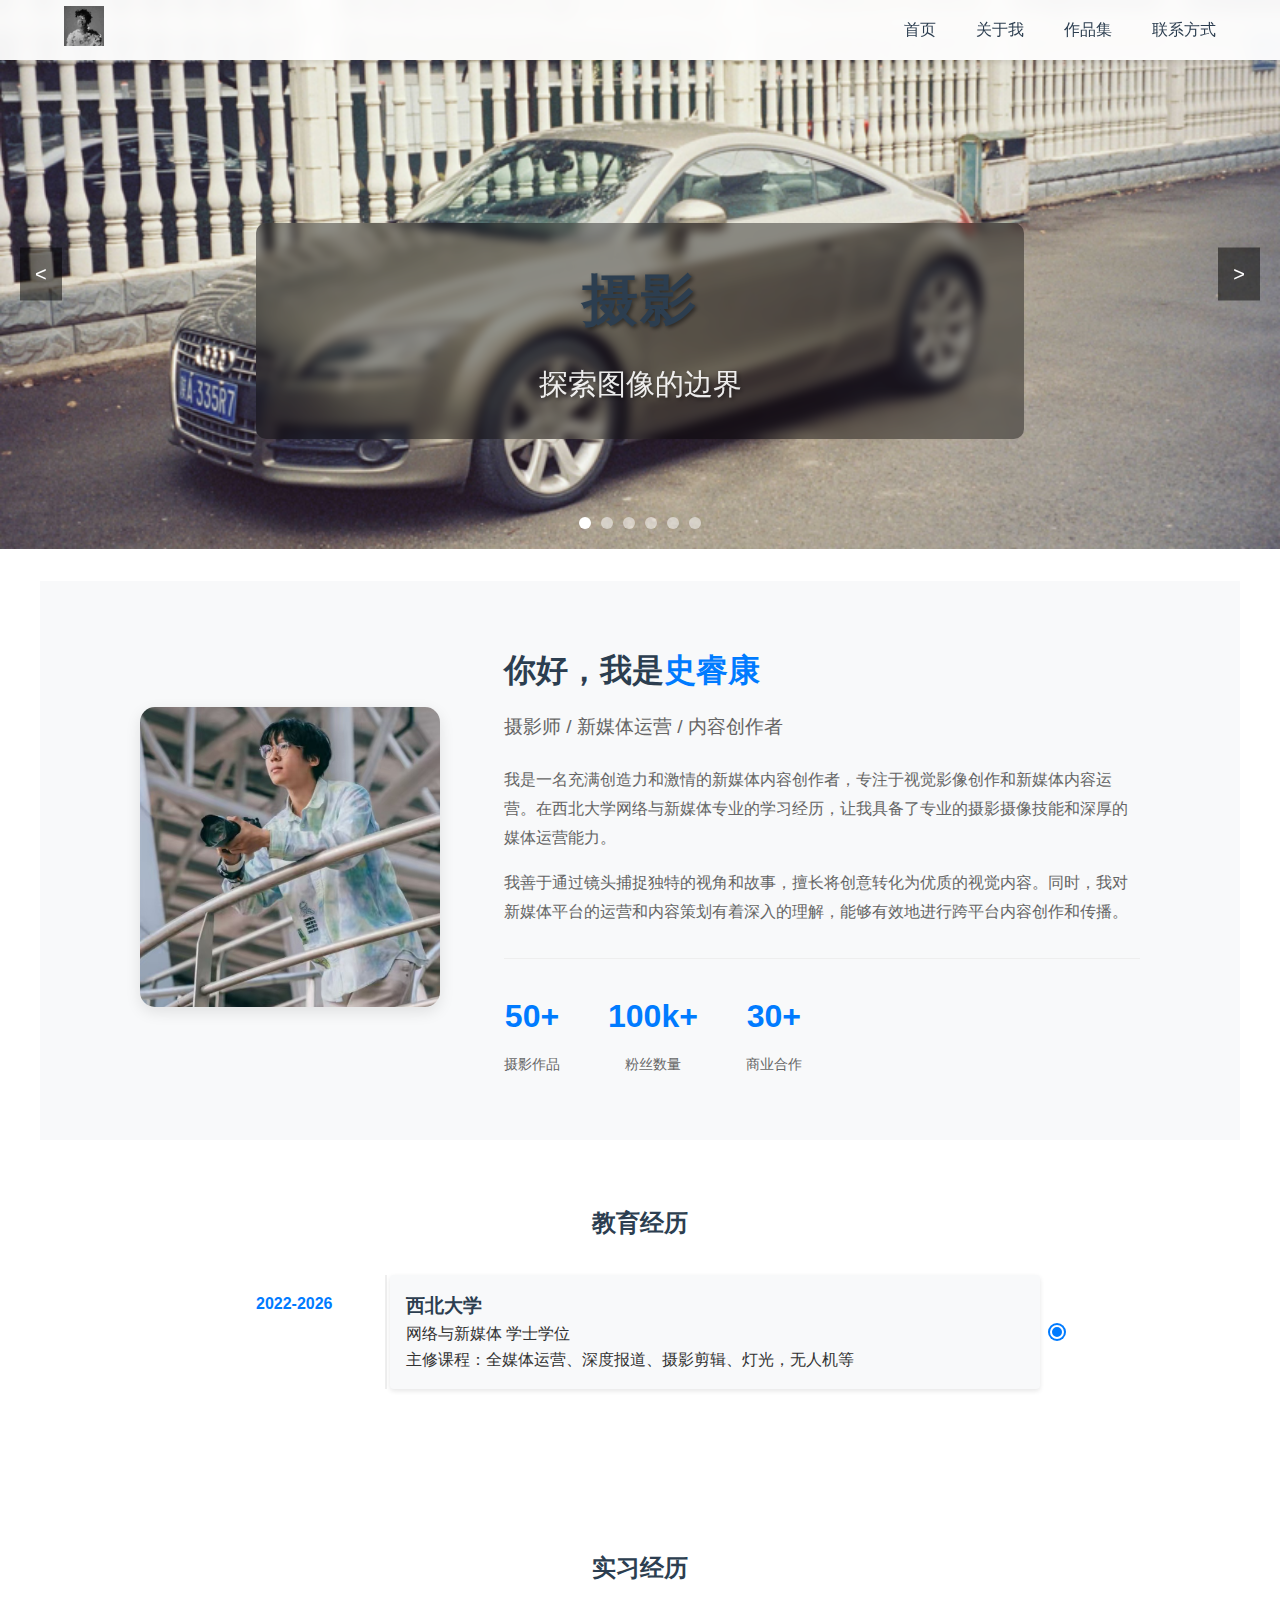
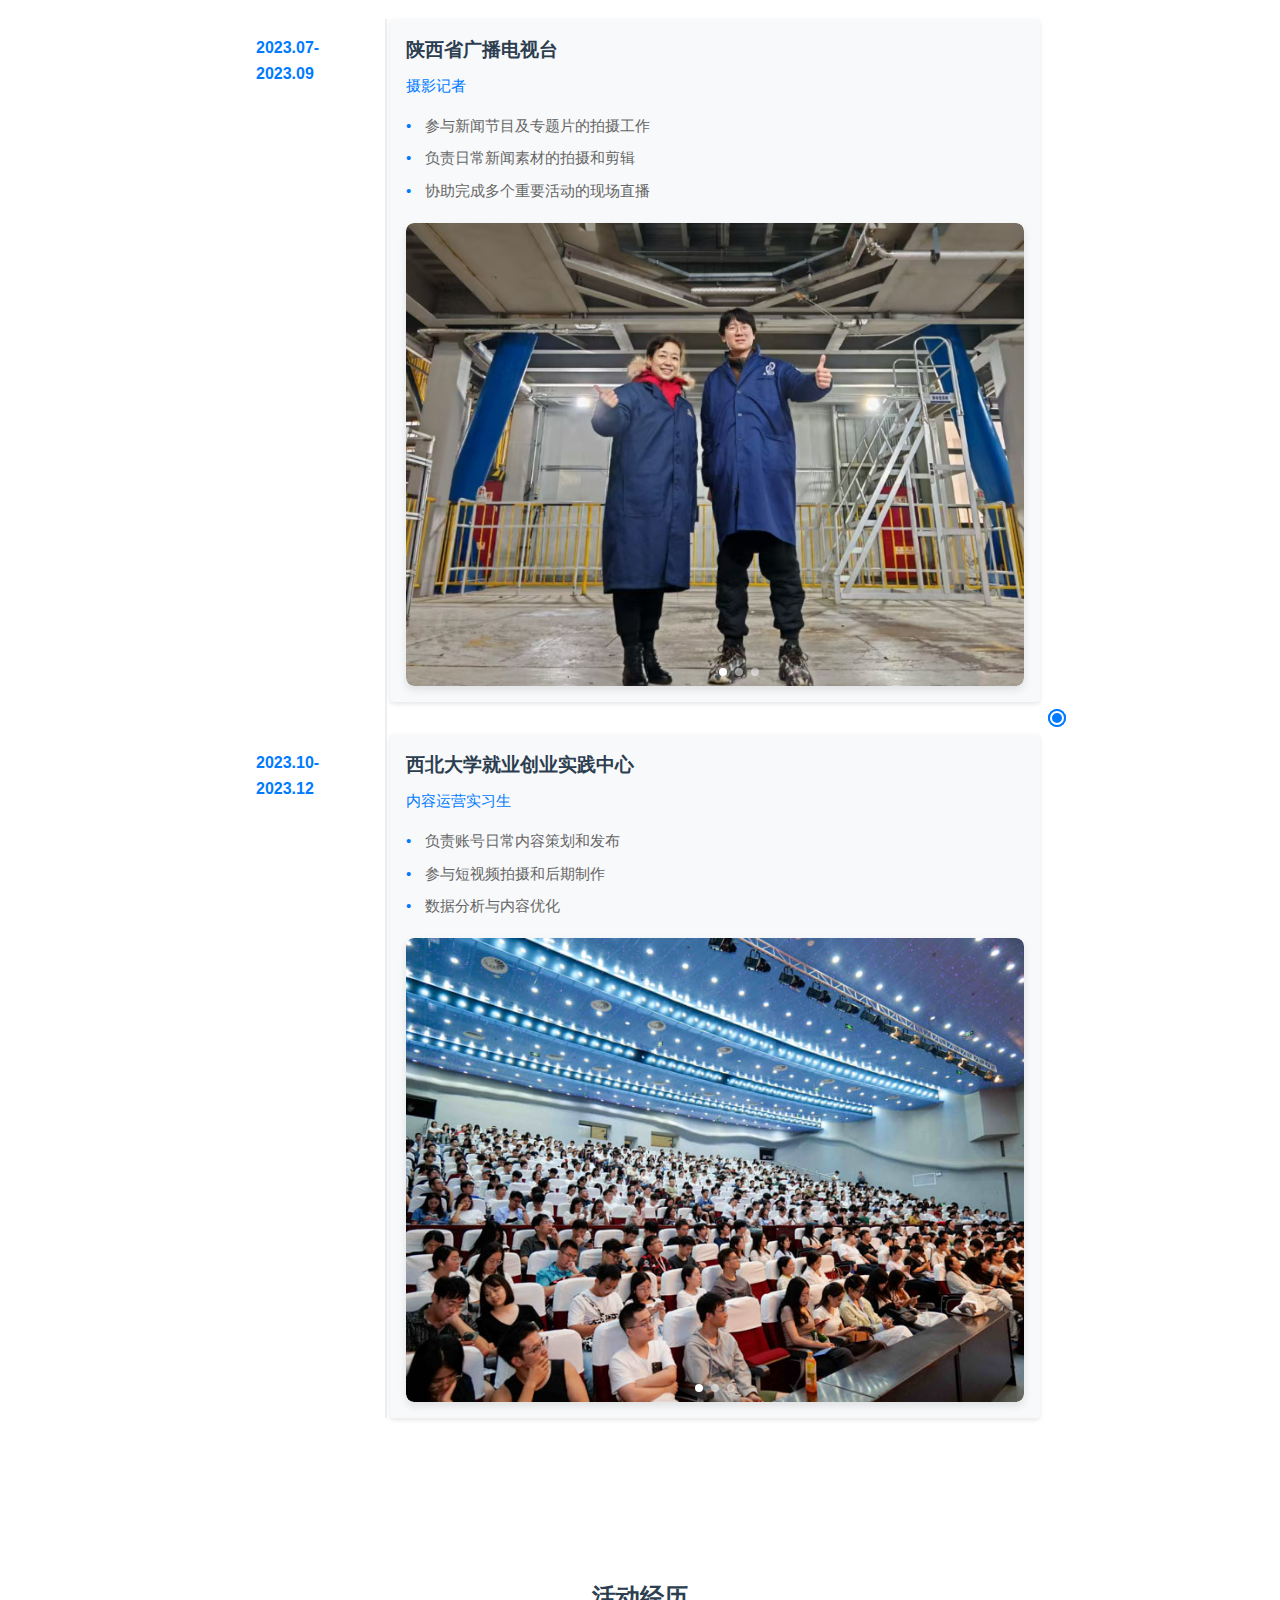
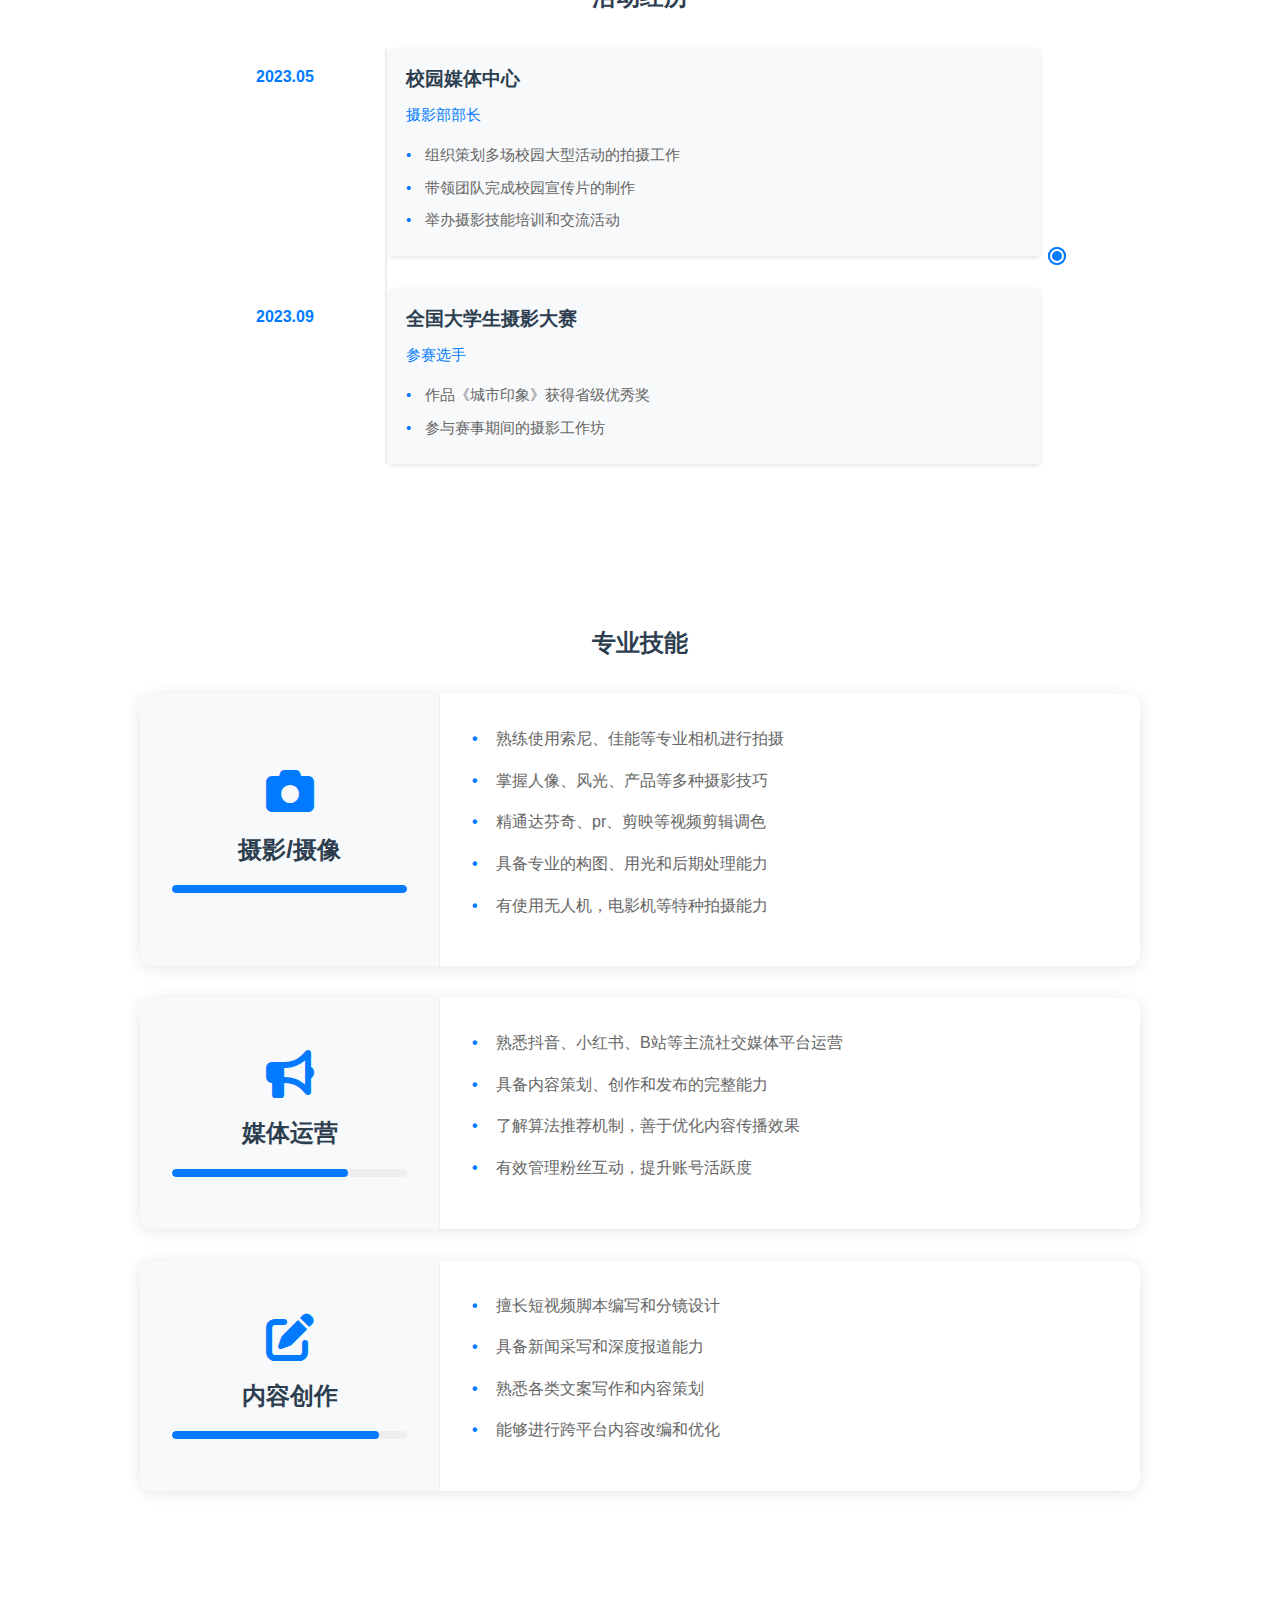
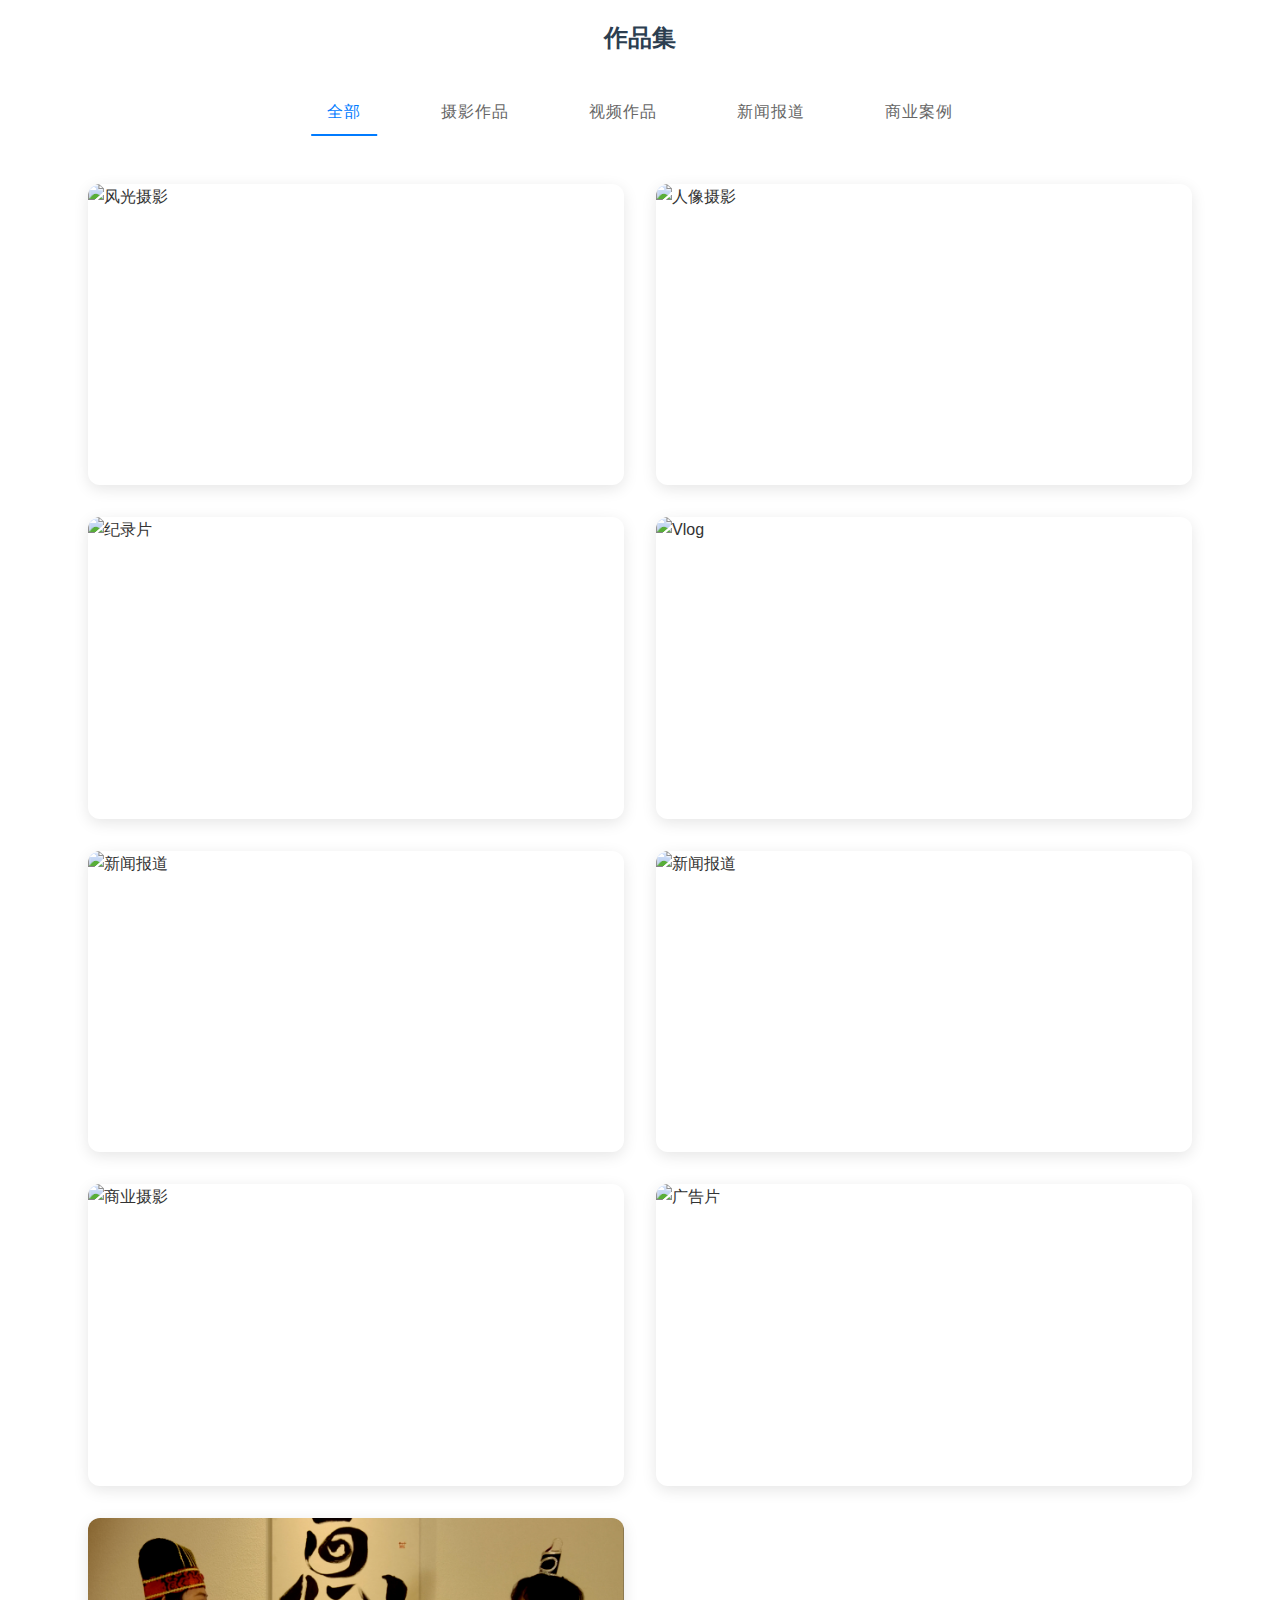
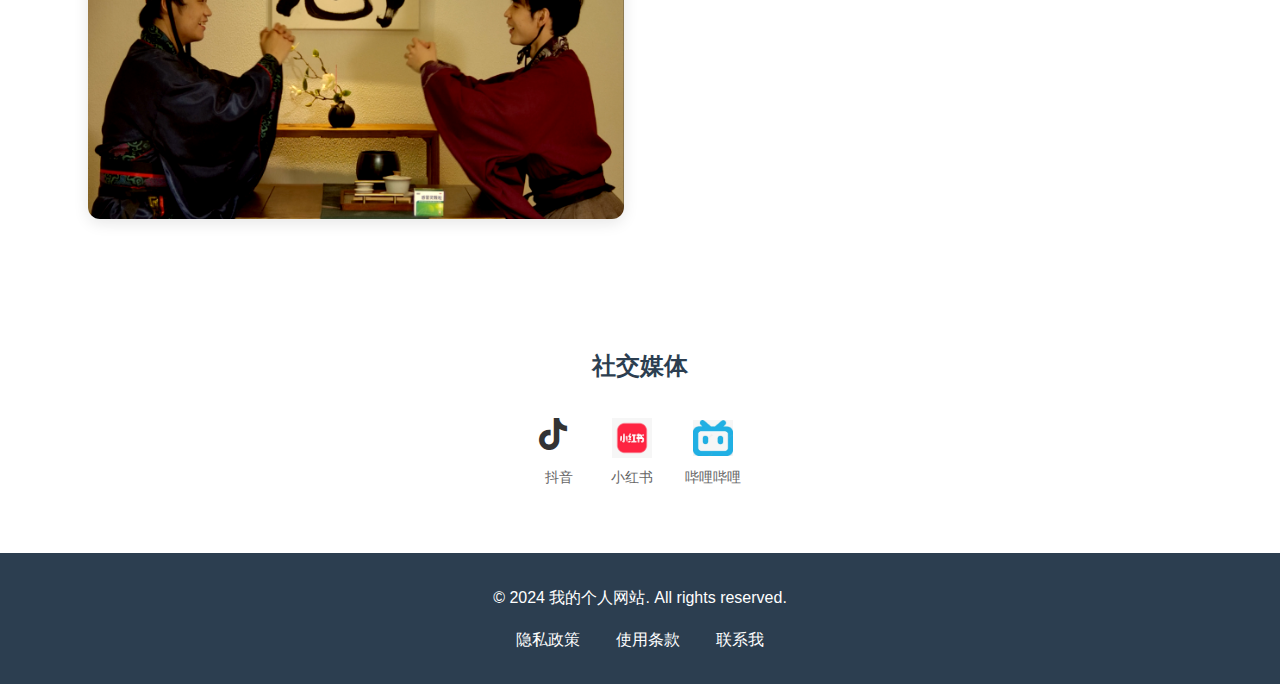
==== index.html @ 3d7e6299 "Add files via upload" ====
<!DOCTYPE html> 
<html lang="zh">
<head>
    <meta charset="UTF-8">
    <meta name="viewport" content="width=device-width, initial-scale=1.0">
    <title>我的个人网站</title>
    <!-- Font Awesome CDN -->
    <link rel="stylesheet" href="https://cdnjs.cloudflare.com/ajax/libs/font-awesome/6.0.0/css/all.min.css">
    <link rel="stylesheet" href="styles/navbar.css">
    <link rel="stylesheet" href="styles/main.css">
    <link rel="stylesheet" href="styles/carousel.css">
</head>
<body>
    <!-- 导航栏 -->
    <nav class="navbar">
        <div class="nav-brand">
            <a href="#"><img src="./images/logo.jpg" alt="Logo" class="logo"></a>
        </div>
        <button class="nav-toggle">
            <span class="hamburger"></span>
        </button>
        <div class="nav-menu">
            <ul>
                <li><a href="#home">首页</a></li>
                <li><a href="about.html">关于我</a></li>
                <li><a href="portfolio.html">作品集</a></li>
                <li><a href="#contact">联系方式</a></li>
            </ul>
        </div>
    </nav>

    <!-- 照片轮播 -->
    <section id="carousel" class="carousel">
        <div class="carousel-container">
            <div class="carousel-slide active">
                <img src="./images/mainphoto/1.jpg" alt="项目展示 1">
                <div class="carousel-caption">
                    <h2>摄影</h2>
                    <p>探索图像的边界</p>
                </div>
            </div>
            <div class="carousel-slide">
                <img src="./images/mainphoto/2.jpg" alt="项目展示 2">
                <div class="carousel-caption">
                    <h2>技术深度分享</h2>
                    <p>全栈开发 | 系统架构 | 性能优化</p>
                </div>
            </div>
            <div class="carousel-slide">
                <img src="./images/mainphoto/3.jpg" alt="项目展示 3">
                <div class="carousel-caption">
                    <h2>项目经验</h2>
                    <p>丰富的实战项目经验</p>
                </div>
            </div>
            <div class="carousel-slide">
                <img src="./images/mainphoto/4.jpg" alt="项目展示 4">
                <div class="carousel-caption">
                    <h2>问题解决</h2>
                    <p>分析问题 | 解决方案</p>
                </div>
            </div>
            <div class="carousel-slide">
                <img src="./images/mainphoto/5.jpg" alt="项目展示 5">
                <div class="carousel-caption">
                    <h2>代码质量</h2>
                    <p>代码规范 | 性能优化</p>
                </div>
            </div>
            <div class="carousel-slide">
                <img src="./images/mainphoto/6.jpg" alt="项目展示 6">
                <div class="carousel-caption">
                    <h2>未来展望</h2>
                    <p>持续进步 | 开创未来</p>
                </div>
            </div>
        </div>
        <button class="carousel-button prev" aria-label="上一张">&lt;</button>
        <button class="carousel-button next" aria-label="下一张">&gt;</button>
        <div class="carousel-dots"></div>
    </section>

    <!-- 主要内容区域 -->
    <main>
        <!-- 个人简介 -->
        <section id="about" class="section about-section">
            <div class="about-container">
                <div class="about-image">
                    <img src="./images/个人照片.jpg" alt="个人照片">
                </div>
                <div class="about-content">
                    <h3>你好，我是<span class="highlight">史睿康</span></h3>
                    <p class="about-title">摄影师 / 新媒体运营 / 内容创作者</p>
                    <p class="about-description">
                        我是一名充满创造力和激情的新媒体内容创作者，专注于视觉影像创作和新媒体内容运营。在西北大学网络与新媒体专业的学习经历，让我具备了专业的摄影摄像技能和深厚的媒体运营能力。
                    </p>
                    <p class="about-description">
                        我善于通过镜头捕捉独特的视角和故事，擅长将创意转化为优质的视觉内容。同时，我对新媒体平台的运营和内容策划有着深入的理解，能够有效地进行跨平台内容创作和传播。
                    </p>
                    <div class="about-stats">
                        <div class="stat-item">
                            <span class="stat-number">50+</span>
                            <span class="stat-label">摄影作品</span>
                        </div>
                        <div class="stat-item">
                            <span class="stat-number">100k+</span>
                            <span class="stat-label">粉丝数量</span>
                        </div>
                        <div class="stat-item">
                            <span class="stat-number">30+</span>
                            <span class="stat-label">商业合作</span>
                        </div>
                    </div>
                </div>
            </div>
        </section>

        <!-- 教育经历 -->
        <section id="education" class="section">
            <h2>教育经历</h2>
            <div class="timeline">
                <div class="timeline-item">
                    <div class="timeline-date">2022-2026</div>
                    <div class="timeline-content">
                        <h3>西北大学</h3>
                        <p>网络与新媒体 学士学位</p>
                        <p>主修课程：全媒体运营、深度报道、摄影剪辑、灯光，无人机等</p>
                    </div>
                <!-- 可以添加更多教育经历 -->
            </div>
        </section>

        <!-- 教育经历后添加 -->
        <section id="experience" class="section experience-section">
            <h2>实习经历</h2>
            <div class="experience-container">
                <!-- 左侧时间轴 -->
                <div class="timeline">
                    <!-- 第一段实习经历 -->
                    <div class="timeline-item">
                        <div class="timeline-date">2023.07-2023.09</div>
                        <div class="timeline-content">
                            <h3>陕西省广播电视台</h3>
                            <p class="timeline-role">摄影记者</p>
                            <ul class="timeline-details">
                                <li>参与新闻节目及专题片的拍摄工作</li>
                                <li>负责日常新闻素材的拍摄和剪辑</li>
                                <li>协助完成多个重要活动的现场直播</li>
                            </ul>
                            <!-- 第一段实习的轮播图 -->
                            <div class="experience-carousel">
                                <div class="exp-carousel-container">
                                    <div class="exp-slide active">
                                        <img src="./images/experience/tv1.jpg" alt="电视台实习照片1">
                                    </div>
                                    <div class="exp-slide">
                                        <img src="./images/experience/tv2.jpg" alt="电视台实习照片2">
                                    </div>
                                    <div class="exp-slide">
                                        <img src="./images/experience/tv3.jpg" alt="电视台实习照片3">
                                    </div>
                                </div>
                                <div class="exp-carousel-dots"></div>
                            </div>
                        </div>
                    </div>

                    <!-- 第二段实习经历 -->
                    <div class="timeline-item">
                        <div class="timeline-date">2023.10-2023.12</div>
                        <div class="timeline-content">
                            <h3>西北大学就业创业实践中心</h3>
                            <p class="timeline-role">内容运营实习生</p>
                            <ul class="timeline-details">
                                <li>负责账号日常内容策划和发布</li>
                                <li>参与短视频拍摄和后期制作</li>
                                <li>数据分析与内容优化</li>
                            </ul>
                            <!-- 第二段实习的轮播图 -->
                            <div class="experience-carousel">
                                <div class="exp-carousel-container">
                                    <div class="exp-slide active">
                                        <img src="./images/experience/j1.jpg" alt="MCN实习照片1">
                                    </div>
                                    <div class="exp-slide">
                                        <img src="./images/experience/j2.jpg" alt="MCN实习照片2">
                                    </div>
                                    <div class="exp-slide">
                                        <img src="./images/experience/j3.jpg" alt="MCN实习照片3">
                                    </div>
                                </div>
                                <div class="exp-carousel-dots"></div>
                            </div>
                        </div>
                    </div>
                </div>
            </div>
        </section>

        <section id="activities" class="section activities-section">
            <h2>活动经历</h2>
            <div class="timeline">
                <div class="timeline-item">
                    <div class="timeline-date">2023.05</div>
                    <div class="timeline-content">
                        <h3>校园媒体中心</h3>
                        <p class="timeline-role">摄影部部长</p>
                        <ul class="timeline-details">
                            <li>组织策划多场校园大型活动的拍摄工作</li>
                            <li>带领团队完成校园宣传片的制作</li>
                            <li>举办摄影技能培训和交流活动</li>
                        </ul>
                    </div>
                </div>
                <div class="timeline-item">
                    <div class="timeline-date">2023.09</div>
                    <div class="timeline-content">
                        <h3>全国大学生摄影大赛</h3>
                        <p class="timeline-role">参赛选手</p>
                        <ul class="timeline-details">
                            <li>作品《城市印象》获得省级优秀奖</li>
                            <li>参与赛事期间的摄影工作坊</li>
                        </ul>
                    </div>
                </div>
            </div>
        </section>

        <!-- 技能展示 -->
        <section id="skills" class="section">
            <h2>专业技能</h2>
            <div class="skills-grid">
                <div class="skill-item">
                    <div class="skill-header">
                        <i class="fas fa-camera"></i>
                        <h3>摄影/摄像</h3>
                        <div class="skill-bar">
                            <div class="skill-level" style="width: 100%"></div>
                        </div>
                    </div>
                    <div class="skill-description">
                        <ul>
                            <li>熟练使用索尼、佳能等专业相机进行拍摄</li>
                            <li>掌握人像、风光、产品等多种摄影技巧</li>
                            <li>精通达芬奇、pr、剪映等视频剪辑调色</li>
                            <li>具备专业的构图、用光和后期处理能力</li>
                            <li>有使用无人机，电影机等特种拍摄能力</li>
                        </ul>
                    </div>
                </div>
                <div class="skill-item">
                    <div class="skill-header">
                        <i class="fas fa-bullhorn"></i>
                        <h3>媒体运营</h3>
                        <div class="skill-bar">
                            <div class="skill-level" style="width: 75%"></div>
                        </div>
                    </div>
                    <div class="skill-description">
                        <ul>
                            <li>熟悉抖音、小红书、B站等主流社交媒体平台运营</li>
                            <li>具备内容策划、创作和发布的完整能力</li>
                            <li>了解算法推荐机制，善于优化内容传播效果</li>
                            <li>有效管理粉丝互动，提升账号活跃度</li>
                        </ul>
                    </div>
                </div>
                <div class="skill-item">
                    <div class="skill-header">
                        <i class="fas fa-edit"></i>
                        <h3>内容创作</h3>
                        <div class="skill-bar">
                            <div class="skill-level" style="width: 88%"></div>
                        </div>
                    </div>
                    <div class="skill-description">
                        <ul>
                            <li>擅长短视频脚本编写和分镜设计</li>
                            <li>具备新闻采写和深度报道能力</li>
                            <li>熟悉各类文案写作和内容策划</li>
                            <li>能够进行跨平台内容改编和优化</li>
                        </ul>
                    </div>
                </div>
            </div>
        </section>

        <!-- 作品集 -->
        <section id="portfolio" class="section">
            <h2>作品集</h2>
            <div class="portfolio-tabs">
                <button class="portfolio-tab active" data-category="all">全部</button>
                <button class="portfolio-tab" data-category="photo">摄影作品</button>
                <button class="portfolio-tab" data-category="video">视频作品</button>
                <button class="portfolio-tab" data-category="news">新闻报道</button>
                <button class="portfolio-tab" data-category="commercial">商业案例</button>
            </div>
            <div class="portfolio-grid">
                <!-- 摄影作品 -->
                <div class="portfolio-item" data-category="photo">
                    <img src="images/portfolio/photo1.jpg" alt="风光摄影">
                    <div class="portfolio-overlay">
                        <h3>西北风光摄影</h3>
                        <p>丝绸之路上的自然与人文景观</p>
                        <div class="portfolio-tags">
                            <span>风光</span>
                            <span>人文</span>
                        </div>
                        <a href="#" class="portfolio-btn">查看详情</a>
                    </div>
                </div>
                <div class="portfolio-item" data-category="photo">
                    <img src="images/portfolio/photo2.jpg" alt="人像摄影">
                    <div class="portfolio-overlay">
                        <h3>校园生活纪实</h3>
                        <p>记录大学校园的精彩瞬间</p>
                        <div class="portfolio-tags">
                            <span>人像</span>
                            <span>纪实</span>
                        </div>
                        <a href="#" class="portfolio-btn">查看详情</a>
                    </div>
                </div>

                <!-- 视频作品 -->
                <div class="portfolio-item" data-category="video">
                    <img src="images/portfolio/video1.jpg" alt="纪录片">
                    <div class="portfolio-overlay">
                        <h3>《西安印象》</h3>
                        <p>古都西安的现代生活图景</p>
                        <div class="portfolio-tags">
                            <span>纪录片</span>
                            <span>4K</span>
                        </div>
                        <a href="#" class="portfolio-btn" data-video="video-url">观看视频</a>
                    </div>
                </div>
                <div class="portfolio-item" data-category="video">
                    <img src="images/portfolio/video2.jpg" alt="Vlog">
                    <div class="portfolio-overlay">
                        <h3>校园Vlog系列</h3>
                        <p>记录大学生活的点点滴滴</p>
                        <div class="portfolio-tags">
                            <span>Vlog</span>
                            <span>生活</span>
                        </div>
                        <a href="#" class="portfolio-btn" data-video="video-url">观看视频</a>
                    </div>
                </div>

                <!-- 新闻报道 -->
                <div class="portfolio-item" data-category="news">
                    <img src="images/portfolio/news1.jpg" alt="新闻报道">
                    <div class="portfolio-overlay">
                        <h3>校园文化节专题报道</h3>
                        <p>深度报道校园文化活动</p>
                        <div class="portfolio-tags">
                            <span>新闻</span>
                            <span>专题</span>
                        </div>
                        <a href="#" class="portfolio-btn">阅读报道</a>
                    </div>
                </div>
                <div class="portfolio-item" data-category="news">
                    <img src="images/portfolio/news2.jpg" alt="新闻报道">
                    <div class="portfolio-overlay">
                        <h3>社会实践调查报告</h3>
                        <p>探索乡村振兴新图景</p>
                        <div class="portfolio-tags">
                            <span>调查</span>
                            <span>社会</span>
                        </div>
                        <a href="#" class="portfolio-btn">阅读报告</a>
                    </div>
                </div>

                <!-- 商业案例 -->
                <div class="portfolio-item" data-category="commercial">
                    <img src="images/portfolio/commercial1.jpg" alt="商业摄影">
                    <div class="portfolio-overlay">
                        <h3>品牌形象拍摄</h3>
                        <p>某食品品牌产品图片拍摄</p>
                        <div class="portfolio-tags">
                            <span>商业</span>
                            <span>产品</span>
                        </div>
                        <a href="#" class="portfolio-btn">查看案例</a>
                    </div>
                </div>
                <div class="portfolio-item" data-category="commercial">
                    <img src="images/portfolio/commercial2.jpg" alt="广告片">
                    <div class="portfolio-overlay">
                        <h3>旅游宣传片</h3>
                        <p>某景区形象宣传视频制作</p>
                        <div class="portfolio-tags">
                            <span>广告</span>
                            <span>旅游</span>
                        </div>
                        <a href="#" class="portfolio-btn">观看视频</a>
                    </div>
                </div>

                <!-- 在作品集的视频作品部分添加 -->
                <div class="portfolio-item" data-category="video">
                    <img src="images/portfolio/s.png" alt="三九演义">
                    <div class="portfolio-overlay">
                        <h3>《三九演义》</h3>
                        <p>2024年中国大学生广告艺术大赛获奖作品</p>
                        <div class="portfolio-tags">
                            <span>获奖作品</span>
                            <span>国家级优秀奖</span>
                            <span>短视频</span>
                        </div>
                        <a href="images/video/WeChat_20241219130752.mp4" 
                           class="portfolio-btn" 
                           data-video="true"
                           target="_blank">
                            观看视频
                        </a>
                    </div>
                </div>
            </div>
        </section>

        <!-- 社交媒体链接 -->
        <section id="social" class="section">
            <h2>社交媒体</h2>
            <div class="social-icons">
                <a href="https://www.douyin.com/user/MS4wLjABAAAAMeimpMesxnLgY7q_lJq1ObmWVbKB2d7Nf2XlkCvduPw" 
                   class="social-icon" 
                   title="抖音" 
                   target="_blank" 
                   rel="noopener noreferrer">
                    <i class="fab fa-tiktok"></i>
                    <span class="social-name">抖音</span>
                </a>
                <a href="https://www.xiaohongshu.com/user/profile/639741f60000000026007907" 
                   class="social-icon" 
                   title="小红书" 
                   target="_blank" 
                   rel="noopener noreferrer">
                    <img src="./images/redbook.png" alt="小红书" class="custom-icon">
                    <span class="social-name">小红书</span>
                </a>
                <a href="https://b23.tv/KzOZPyt" 
                   class="social-icon" 
                   title="哔哩哔哩" 
                   target="_blank" 
                   rel="noopener noreferrer">
                    <img src="./images/bilibili.jpg" alt="哔哩哔哩" class="custom-icon">
                    <span class="social-name">哔哩哔哩</span>
                </a>
            </div>
        </section>
    </main>

    <!-- 页脚 -->
    <footer>
        <div class="footer-content">
            <p>&copy; 2024 我的个人网站. All rights reserved.</p>
            <div class="footer-links">
                <a href="#">隐私政策</a>
                <a href="#">使用条款</a>
                <a href="mailto:your.email@example.com">联系我</a>
            </div>
        </div>
    </footer>

    <script src="js/main.js"></script>
    <script src="js/carousel.js"></script>

    <!-- 在 body 标签结束前添加视频播放器模态框 -->
    <div id="videoModal" class="video-modal">
        <div class="video-modal-content">
            <span class="close-video">&times;</span>
            <video id="videoPlayer" controls>
                <source src="" type="video/mp4">
                您的浏览器不支持视频播放。
            </video>
        </div>
    </div>
</body>
</html>
---- styles/navbar.css ----
.navbar {
    position: fixed;
    top: 0;
    left: 0;
    width: 100%;
    z-index: 1000;
    background: rgba(255, 255, 255, 0.95);
    box-shadow: 0 2px 5px rgba(0, 0, 0, 0.1);
    height: 60px;
    padding: 0 4rem;
    display: flex;
    justify-content: space-between;
    align-items: center;
    backdrop-filter: blur(10px);
    transition: all 0.3s ease;
}

.navbar.scrolled {
    padding: 0.6rem 4rem;
    background: rgba(255, 255, 255, 0.98);
}

.nav-brand {
    display: flex;
    align-items: center;
}

.nav-brand .logo {
    height: 40px;
    transition: transform 0.3s ease;
}

.nav-brand .logo:hover {
    transform: scale(1.05);
}

.nav-menu {
    display: flex;
    align-items: center;
}

.nav-menu ul {
    display: flex;
    list-style: none;
    margin: 0;
    padding: 0;
    gap: 2.5rem;
}

.nav-menu li {
    position: relative;
}

.nav-menu a {
    color: #2c3e50;
    text-decoration: none;
    font-size: 1rem;
    font-weight: 500;
    padding: 0.5rem 0;
    transition: all 0.3s ease;
    position: relative;
}

.nav-menu a::after {
    content: '';
    position: absolute;
    bottom: 0;
    left: 0;
    width: 0;
    height: 2px;
    background: #007bff;
    transition: width 0.3s ease;
}

.nav-menu a:hover {
    color: #007bff;
}

.nav-menu a:hover::after {
    width: 100%;
}

/* 下拉菜单样式 */
.dropdown-content {
    display: none;
    position: absolute;
    top: 100%;
    left: 50%;
    transform: translateX(-50%);
    background: white;
    min-width: 180px;
    padding: 0.5rem 0;
    border-radius: 8px;
    box-shadow: 0 4px 15px rgba(0,0,0,0.1);
    opacity: 0;
    transition: all 0.3s ease;
}

.dropdown:hover .dropdown-content {
    display: block;
    opacity: 1;
}

.dropdown-content li {
    margin: 0;
}

.dropdown-content a {
    padding: 0.8rem 1.5rem;
    display: block;
    color: #2c3e50;
    font-size: 0.95rem;
}

.dropdown-content a:hover {
    background: #f8f9fa;
}

/* 汉堡菜单按钮 */
.nav-toggle {
    display: none;
    background: none;
    border: none;
    cursor: pointer;
    padding: 0.5rem;
    z-index: 1001;
}

.hamburger {
    display: block;
    width: 24px;
    height: 2px;
    background: #2c3e50;
    position: relative;
    transition: all 0.3s ease;
}

.hamburger::before,
.hamburger::after {
    content: '';
    position: absolute;
    width: 100%;
    height: 100%;
    background: #2c3e50;
    transition: all 0.3s ease;
}

.hamburger::before {
    transform: translateY(-8px);
}

.hamburger::after {
    transform: translateY(8px);
}

/* 汉堡菜单激活状态 */
.nav-toggle.active .hamburger {
    background: transparent;
}

.nav-toggle.active .hamburger::before {
    transform: rotate(45deg);
}

.nav-toggle.active .hamburger::after {
    transform: rotate(-45deg);
}

/* 响应式设计 */
@media (max-width: 768px) {
    .navbar {
        height: 50px;
        padding: 0 1.5rem;
    }

    .nav-toggle {
        display: block;
    }

    .nav-menu {
        position: fixed;
        top: 50px;
        left: 0;
        width: 100%;
        height: 0;
        background: white;
        overflow: hidden;
        transition: height 0.3s ease;
        box-shadow: 0 2px 5px rgba(0, 0, 0, 0.1);
        display: block;
    }

    .nav-menu.active {
        height: auto;
        padding: 1rem 0;
    }

    .nav-menu ul {
        flex-direction: column;
        gap: 0;
        opacity: 0;
        transform: translateY(-20px);
        transition: all 0.3s ease;
    }

    .nav-menu.active ul {
        opacity: 1;
        transform: translateY(0);
    }

    .nav-menu li {
        width: 100%;
        padding: 0 1.5rem;
    }

    .nav-menu a {
        display: block;
        padding: 0.8rem 0;
    }

    .dropdown-content {
        position: static;
        transform: none;
        box-shadow: none;
        padding-left: 1rem;
        display: none;
        opacity: 1;
        height: 0;
        overflow: hidden;
        transition: height 0.3s ease;
    }

    .dropdown.active .dropdown-content {
        display: block;
        height: auto;
    }

    .nav-brand img {
        height: 30px;
    }
}

/* 深色模式支持 */
@media (prefers-color-scheme: dark) {
    .navbar {
        background: rgba(23, 25, 35, 0.95);
    }

    .nav-menu a {
        color: #e1e1e1;
    }

    .dropdown-content {
        background: #1a1c25;
    }

    .dropdown-content a:hover {
        background: #2c2e3a;
    }

    .hamburger,
    .hamburger::before,
    .hamburger::after {
        background: #e1e1e1;
    }
}
---- styles/main.css ----
* {
    margin: 0;
    padding: 0;
    box-sizing: border-box;
}

body {
    font-family: 'Segoe UI', Tahoma, Geneva, Verdana, sans-serif;
    line-height: 1.6;
    color: #333;
}

.section {
    padding: 4rem 2rem;
    max-width: 1200px;
    margin: 0 auto;
}

h2 {
    text-align: center;
    margin-bottom: 2rem;
    color: #2c3e50;
}

/* 教育经历时间轴 */
.timeline {
    position: relative;
    max-width: 800px;
    margin: 0 auto;
}

.timeline-item {
    display: flex;
    margin-bottom: 2rem;
}

.timeline-date {
    flex: 0 0 150px;
    padding: 1rem;
    font-weight: bold;
    color: #007bff;
}

.timeline-content {
    flex: 1;
    padding: 1rem;
    background: #f8f9fa;
    border-radius: 4px;
    box-shadow: 0 2px 5px rgba(0,0,0,0.1);
    position: relative;
}

/* 技能展示 */
.skills-grid {
    display: flex;
    flex-direction: column;
    gap: 2rem;
    max-width: 1000px;
    margin: 0 auto;
}

.skill-item {
    display: flex;
    background: #fff;
    border-radius: 12px;
    box-shadow: 0 2px 15px rgba(0,0,0,0.1);
    overflow: hidden;
    transition: transform 0.3s ease;
}

.skill-item:hover {
    transform: translateY(-5px);
}

.skill-header {
    flex: 0 0 300px;
    padding: 2rem;
    background: #f8f9fa;
    border-right: 1px solid #eee;
    display: flex;
    flex-direction: column;
    align-items: center;
    justify-content: center;
}

.skill-header i {
    font-size: 3rem;
    color: #007bff;
    margin-bottom: 1rem;
}

.skill-header h3 {
    font-size: 1.5rem;
    color: #2c3e50;
    margin-bottom: 1rem;
}

.skill-bar {
    width: 100%;
    height: 8px;
    background: #eee;
    border-radius: 4px;
    overflow: hidden;
}

.skill-level {
    height: 100%;
    background: #007bff;
    border-radius: 4px;
    transition: width 0.3s ease;
}

.skill-description {
    flex: 1;
    padding: 2rem;
}

.skill-description ul {
    list-style: none;
    padding: 0;
}

.skill-description li {
    position: relative;
    padding-left: 1.5rem;
    margin-bottom: 1rem;
    color: #666;
    line-height: 1.6;
}

.skill-description li::before {
    content: '•';
    position: absolute;
    left: 0;
    color: #007bff;
    font-weight: bold;
}

/* 作品集 */
.portfolio-tabs {
    display: flex;
    justify-content: center;
    gap: 2rem;
    margin-bottom: 3rem;
    flex-wrap: wrap;
    padding: 0 1rem;
}

.portfolio-tab {
    padding: 0.8rem 1.5rem;
    border: none;
    background: none;
    color: #666;
    font-size: 1rem;
    cursor: pointer;
    transition: all 0.3s ease;
    position: relative;
    font-weight: 500;
    letter-spacing: 1px;
}

.portfolio-tab::after {
    content: '';
    position: absolute;
    bottom: 0;
    left: 50%;
    width: 0;
    height: 2px;
    background: #007bff;
    transition: all 0.3s ease;
    transform: translateX(-50%);
}

.portfolio-tab:hover::after,
.portfolio-tab.active::after {
    width: 80%;
}

.portfolio-tab.active {
    color: #007bff;
}

.portfolio-grid {
    display: grid;
    grid-template-columns: repeat(auto-fill, minmax(350px, 1fr));
    gap: 2rem;
    padding: 0 1rem;
}

.portfolio-item {
    position: relative;
    border-radius: 12px;
    overflow: hidden;
    aspect-ratio: 16/9;
    box-shadow: 0 4px 15px rgba(0,0,0,0.1);
    transition: all 0.4s ease;
    transform: translateY(0);
}

.portfolio-item:hover {
    transform: translateY(-10px);
    box-shadow: 0 8px 25px rgba(0,0,0,0.15);
}

.portfolio-item img {
    width: 100%;
    height: 100%;
    object-fit: cover;
    transition: transform 0.6s ease;
}

.portfolio-overlay {
    position: absolute;
    top: 0;
    left: 0;
    right: 0;
    bottom: 0;
    background: linear-gradient(
        to top,
        rgba(0,0,0,0.9) 0%,
        rgba(0,0,0,0.5) 50%,
        rgba(0,0,0,0) 100%
    );
    padding: 1.5rem;
    display: flex;
    flex-direction: column;
    justify-content: flex-end;
    opacity: 0;
    transition: all 0.4s ease;
}

.portfolio-item:hover .portfolio-overlay {
    opacity: 1;
}

.portfolio-item:hover img {
    transform: scale(1.1);
}

.portfolio-overlay h3 {
    color: white;
    font-size: 1.4rem;
    margin-bottom: 0.5rem;
    font-weight: 600;
    transform: translateY(20px);
    transition: transform 0.4s ease;
}

.portfolio-overlay p {
    color: rgba(255,255,255,0.9);
    font-size: 1rem;
    margin-bottom: 1rem;
    transform: translateY(20px);
    transition: transform 0.4s ease 0.1s;
}

.portfolio-item:hover .portfolio-overlay h3,
.portfolio-item:hover .portfolio-overlay p,
.portfolio-item:hover .portfolio-overlay .portfolio-tags,
.portfolio-item:hover .portfolio-overlay .portfolio-btn {
    transform: translateY(0);
}

.portfolio-tags {
    display: flex;
    gap: 0.8rem;
    margin-bottom: 1.2rem;
    transform: translateY(20px);
    transition: transform 0.4s ease 0.2s;
}

.portfolio-tags span {
    padding: 0.4rem 1rem;
    background: rgba(255,255,255,0.15);
    border-radius: 20px;
    font-size: 0.85rem;
    color: white;
    backdrop-filter: blur(5px);
}

.portfolio-btn {
    align-self: flex-start;
    padding: 0.8rem 1.5rem;
    background: white;
    color: #333;
    text-decoration: none;
    border-radius: 25px;
    font-size: 0.9rem;
    font-weight: 500;
    transition: all 0.3s ease;
    transform: translateY(20px);
    transition: all 0.4s ease 0.3s;
}

.portfolio-btn:hover {
    background: #007bff;
    color: white;
    transform: translateY(0) scale(1.05);
}

/* 响应式调整 */
@media (max-width: 768px) {
    .portfolio-grid {
        grid-template-columns: 1fr;
        gap: 1.5rem;
    }

    .portfolio-tabs {
        gap: 1rem;
    }

    .portfolio-tab {
        padding: 0.6rem 1rem;
        font-size: 0.9rem;
    }

    .portfolio-overlay {
        opacity: 1;
        background: linear-gradient(
            to top,
            rgba(0,0,0,0.8) 0%,
            rgba(0,0,0,0.4) 60%,
            rgba(0,0,0,0) 100%
        );
    }

    .portfolio-overlay h3,
    .portfolio-overlay p,
    .portfolio-overlay .portfolio-tags,
    .portfolio-overlay .portfolio-btn {
        transform: translateY(0);
    }
}

/* 社交媒体图标 */
.social-icons {
    display: flex;
    justify-content: center;
    gap: 2rem;
    margin-top: 2rem;
}

.social-icon {
    display: flex;
    flex-direction: column;
    align-items: center;
    text-decoration: none;
    color: #333;
    transition: transform 0.3s ease;
}

.social-icon:hover {
    transform: translateY(-5px);
}

.social-icon i,
.social-icon .custom-icon {
    font-size: 2rem;
    width: 40px;
    height: 40px;
    margin-bottom: 0.5rem;
    transition: all 0.3s ease;
}

.social-icon:hover i,
.social-icon:hover .custom-icon {
    filter: brightness(1.2);
}

.social-name {
    font-size: 0.9rem;
    color: #666;
}

.custom-icon {
    width: 2.5rem;
    height: 2.5rem;
    margin-bottom: 0.5rem;
    object-fit: contain;
}

/* 页脚 */
footer {
    background: #2c3e50;
    color: white;
    padding: 2rem;
    text-align: center;
}

.footer-links {
    margin-top: 1rem;
}

.footer-links a {
    color: white;
    margin: 0 1rem;
    text-decoration: none;
}

.footer-links a:hover {
    text-decoration: underline;
}

/* 响应式设计 */
@media (max-width: 768px) {
    .timeline-item {
        flex-direction: column;
    }

    .timeline-date {
        flex: none;
        margin-bottom: 0.5rem;
    }

    .portfolio-grid {
        grid-template-columns: 1fr;
    }

    .social-icons {
        gap: 2rem;
    }

    .social-icon i,
    .custom-icon {
        font-size: 2rem;
        width: 2rem;
        height: 2rem;
    }

    .social-name {
        font-size: 0.9rem;
    }

    .skill-item {
        flex-direction: column;
    }

    .skill-header {
        flex: none;
        border-right: none;
        border-bottom: 1px solid #eee;
    }

    .skill-description {
        padding: 1.5rem;
    }

    .skill-description li {
        font-size: 0.9rem;
    }
}

/* 个人简介 */
.about-section {
    background: #f8f9fa;
    margin-top: 2rem;
}

.about-container {
    display: flex;
    gap: 4rem;
    align-items: center;
    max-width: 1000px;
    margin: 0 auto;
}

.about-image {
    flex: 0 0 300px;
}

.about-image img {
    width: 100%;
    height: 300px;
    object-fit: cover;
    border-radius: 15px;
    box-shadow: 0 5px 15px rgba(0,0,0,0.1);
    transition: transform 0.3s ease;
}

.about-image img:hover {
    transform: translateY(-5px);
}

.about-content {
    flex: 1;
}

.about-content h3 {
    font-size: 2rem;
    margin-bottom: 1rem;
    color: #2c3e50;
}

.highlight {
    color: #007bff;
    font-weight: 600;
}

.about-title {
    font-size: 1.2rem;
    color: #666;
    margin-bottom: 1.5rem;
    font-weight: 500;
}

.about-description {
    color: #666;
    margin-bottom: 1rem;
    line-height: 1.8;
}

.about-stats {
    display: flex;
    gap: 3rem;
    margin-top: 2rem;
    padding-top: 2rem;
    border-top: 1px solid #eee;
}

.stat-item {
    text-align: center;
}

.stat-number {
    display: block;
    font-size: 2rem;
    font-weight: 600;
    color: #007bff;
    margin-bottom: 0.5rem;
}

.stat-label {
    color: #666;
    font-size: 0.9rem;
}

/* 响应式设计 */
@media (max-width: 768px) {
    .about-container {
        flex-direction: column;
        gap: 2rem;
        text-align: center;
    }

    .about-image {
        flex: none;
        width: 200px;
        margin: 0 auto;
    }

    .about-content h3 {
        font-size: 1.8rem;
    }

    .about-stats {
        justify-content: center;
        gap: 2rem;
    }

    .stat-number {
        font-size: 1.8rem;
    }
}

/* 作品集标签样式 */
.portfolio-tags {
    display: flex;
    gap: 0.5rem;
    margin-bottom: 1rem;
}

.portfolio-tags span {
    padding: 0.3rem 0.8rem;
    background: rgba(255, 255, 255, 0.2);
    border-radius: 15px;
    font-size: 0.8rem;
    color: white;
}

/* 添加视频播放图标 */
[data-video] .portfolio-btn::before {
    content: '\f04b';
    font-family: 'Font Awesome 5 Free';
    font-weight: 900;
    margin-right: 0.5rem;
}

/* 实习和活动经历样式 */
.timeline-role {
    color: #007bff;
    font-size: 0.95rem;
    margin: 0.5rem 0;
    font-weight: 500;
}

.timeline-details {
    list-style: none;
    padding: 0;
    margin-top: 1rem;
}

.timeline-details li {
    position: relative;
    padding-left: 1.2rem;
    margin-bottom: 0.5rem;
    color: #666;
    font-size: 0.95rem;
}

.timeline-details li::before {
    content: '•';
    position: absolute;
    left: 0;
    color: #007bff;
}

.timeline-content h3 {
    color: #2c3e50;
    font-size: 1.2rem;
    font-weight: 600;
}

/* 时间轴连接线 */
.timeline::before {
    content: '';
    position: absolute;
    left: 145px;
    top: 0;
    bottom: 0;
    width: 2px;
    background: #eee;
}

.timeline-date::after {
    content: '';
    position: absolute;
    right: -1.5rem;
    top: 50%;
    transform: translateY(-50%);
    width: 10px;
    height: 10px;
    border-radius: 50%;
    background: #007bff;
    border: 2px solid #fff;
    box-shadow: 0 0 0 2px #007bff;
}

/* 响应式调整 */
@media (max-width: 768px) {
    .timeline::before {
        left: 0;
    }

    .timeline-date {
        position: relative;
        padding-left: 1.5rem;
    }

    .timeline-date::after {
        left: -6px;
        right: auto;
    }

    .timeline-content {
        margin-left: 1.5rem;
    }
}

/* 轮播图样式优化 */
.experience-carousel {
    margin-top: 1.5rem;
    width: 100%;
    aspect-ratio: 4/3;
    border-radius: 8px;
    overflow: hidden;
    box-shadow: 0 4px 8px rgba(0,0,0,0.1);
}

.exp-carousel-container {
    width: 100%;
    height: 100%;
    position: relative;
}

.exp-slide {
    position: absolute;
    width: 100%;
    height: 100%;
    opacity: 0;
    transition: opacity 0.5s ease-in-out;
}

.exp-slide.active {
    opacity: 1;
}

.exp-slide img {
    width: 100%;
    height: 100%;
    object-fit: cover;
}

/* 响应式调整 */
@media (max-width: 768px) {
    .timeline-content {
        padding: 1rem;
    }
    
    .experience-carousel {
        margin-top: 1rem;
    }
}

/* 添加视频模态框样式 */
.video-modal {
    display: none;
    position: fixed;
    top: 0;
    left: 0;
    width: 100%;
    height: 100%;
    background-color: rgba(0, 0, 0, 0.9);
    z-index: 1100;
}

.video-modal-content {
    position: relative;
    width: 90%;
    max-width: 1000px;
    margin: 50px auto;
    padding: 20px;
}

.close-video {
    position: absolute;
    right: 0;
    top: -40px;
    color: #fff;
    font-size: 35px;
    font-weight: bold;
    cursor: pointer;
}

#videoPlayer {
    width: 100%;
    height: auto;
    max-height: 80vh;
    background: #000;
}

/* 响应式调整 */
@media (max-width: 768px) {
    .video-modal-content {
        width: 95%;
        margin: 20px auto;
    }
}
---- styles/carousel.css ----
.carousel {
    position: relative;
    width: 100%;
    height: 0;
    padding-top: 42.857143%;
    overflow: hidden;
}

.carousel-container {
    position: absolute;
    top: 0;
    left: 0;
    width: 100%;
    height: 100%;
}

.carousel-slide {
    position: absolute;
    top: 0;
    left: 0;
    width: 100%;
    height: 100%;
    opacity: 0;
    transition: opacity 0.5s ease-in-out;
}

.carousel-slide.active {
    opacity: 1;
}

.carousel-slide img {
    width: 100%;
    height: 100%;
    object-fit: cover;
    transform: translateZ(0);
    will-change: opacity;
    backface-visibility: hidden;
}

.carousel-slide img.lazy {
    opacity: 0;
    transition: opacity 0.3s;
}

.carousel-slide img:not(.lazy) {
    opacity: 1;
}

.carousel-caption {
    position: absolute;
    bottom: 20%;
    left: 50%;
    transform: translateX(-50%);
    text-align: center;
    color: white;
    text-shadow: 2px 2px 4px rgba(0, 0, 0, 0.5);
    background: rgba(0, 0, 0, 0.4);
    padding: 2rem 3rem;
    border-radius: 10px;
    backdrop-filter: blur(5px);
    width: auto;
    min-width: 60%;
    transition: all 0.3s ease;
}

.carousel-caption h2 {
    font-size: 3.5rem;
    margin-bottom: 1rem;
    font-weight: 700;
    text-transform: uppercase;
    letter-spacing: 2px;
    animation: fadeInDown 0.8s ease-out;
}

.carousel-caption p {
    font-size: 1.8rem;
    margin: 0;
    opacity: 0.9;
    font-weight: 300;
    animation: fadeInUp 0.8s ease-out;
}

/* 添加动画效果 */
@keyframes fadeInDown {
    from {
        opacity: 0;
        transform: translateY(-20px);
    }
    to {
        opacity: 1;
        transform: translateY(0);
    }
}

@keyframes fadeInUp {
    from {
        opacity: 0;
        transform: translateY(20px);
    }
    to {
        opacity: 1;
        transform: translateY(0);
    }
}

/* 悬停效果 */
.carousel-slide:hover .carousel-caption {
    background: rgba(0, 0, 0, 0.6);
    transform: translateX(-50%) scale(1.05);
}

/* 响应式调整 */
@media (max-width: 768px) {
    .carousel {
        margin-top: 60px;
    }

    .carousel-caption {
        bottom: 15%;
        padding: 1rem 1.5rem;
        min-width: 90%;
    }

    .carousel-caption h2 {
        font-size: 1.8rem;
        margin-bottom: 0.5rem;
    }

    .carousel-caption p {
        font-size: 1rem;
    }

    .carousel-button {
        padding: 8px;
        font-size: 16px;
    }

    .carousel-button.prev {
        left: 10px;
    }

    .carousel-button.next {
        right: 10px;
    }

    .carousel-dots {
        bottom: 10px;
    }

    .carousel-dot {
        width: 8px;
        height: 8px;
    }
}

/* 添加更小屏幕的适配 */
@media (max-width: 480px) {
    .carousel {
        margin-top: 50px;
    }

    .carousel-caption h2 {
        font-size: 1.5rem;
    }

    .carousel-caption p {
        font-size: 0.9rem;
    }
}

.carousel-button {
    position: absolute;
    top: 50%;
    transform: translateY(-50%);
    background: rgba(0, 0, 0, 0.5);
    color: white;
    border: none;
    padding: 15px;
    cursor: pointer;
    font-size: 20px;
    transition: background 0.3s;
}

.carousel-button:hover {
    background: rgba(0, 0, 0, 0.8);
}

.carousel-button.prev {
    left: 20px;
}

.carousel-button.next {
    right: 20px;
}

.carousel-dots {
    position: absolute;
    bottom: 20px;
    left: 50%;
    transform: translateX(-50%);
    display: flex;
    gap: 10px;
}

.carousel-dot {
    width: 12px;
    height: 12px;
    border-radius: 50%;
    background: rgba(255, 255, 255, 0.5);
    border: none;
    cursor: pointer;
    transition: background 0.3s;
}

.carousel-dot.active {
    background: white;
}

.experience-carousel {
    position: relative;
    width: 100%;
    height: 0;
    padding-top: 75%;
    margin-top: 20px;
    overflow: hidden;
}

.exp-carousel-container {
    position: absolute;
    top: 0;
    left: 0;
    width: 100%;
    height: 100%;
}

.exp-slide {
    position: absolute;
    top: 0;
    left: 0;
    width: 100%;
    height: 100%;
    opacity: 0;
    transition: opacity 0.5s ease-in-out;
}

.exp-slide.active {
    opacity: 1;
}

.exp-slide img {
    width: 100%;
    height: 100%;
    object-fit: cover;
    border-radius: 8px;
}

.exp-carousel-dots {
    position: absolute;
    bottom: 10px;
    left: 50%;
    transform: translateX(-50%);
    display: flex;
    gap: 8px;
}

.exp-carousel-dot {
    width: 8px;
    height: 8px;
    border-radius: 50%;
    background: rgba(255, 255, 255, 0.5);
    border: none;
    cursor: pointer;
    transition: background 0.3s;
}

.exp-carousel-dot.active {
    background: white;
}
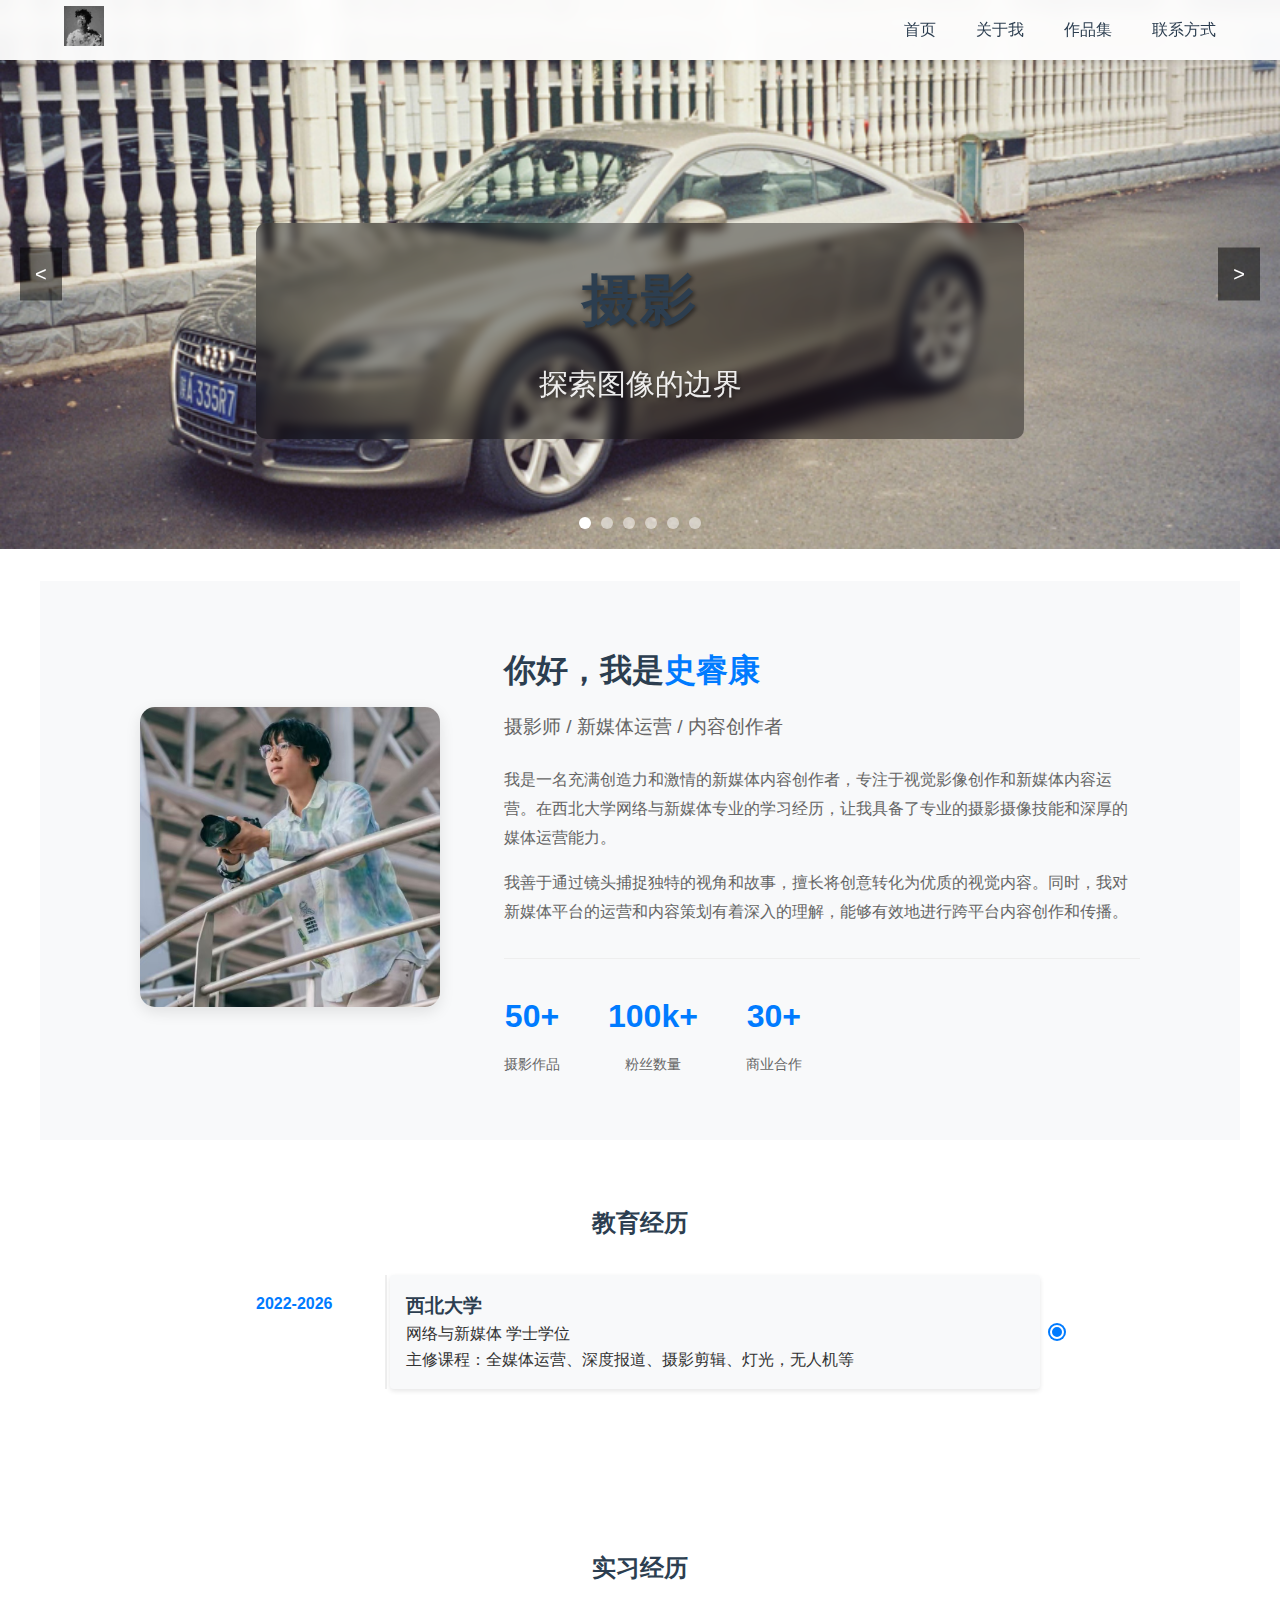
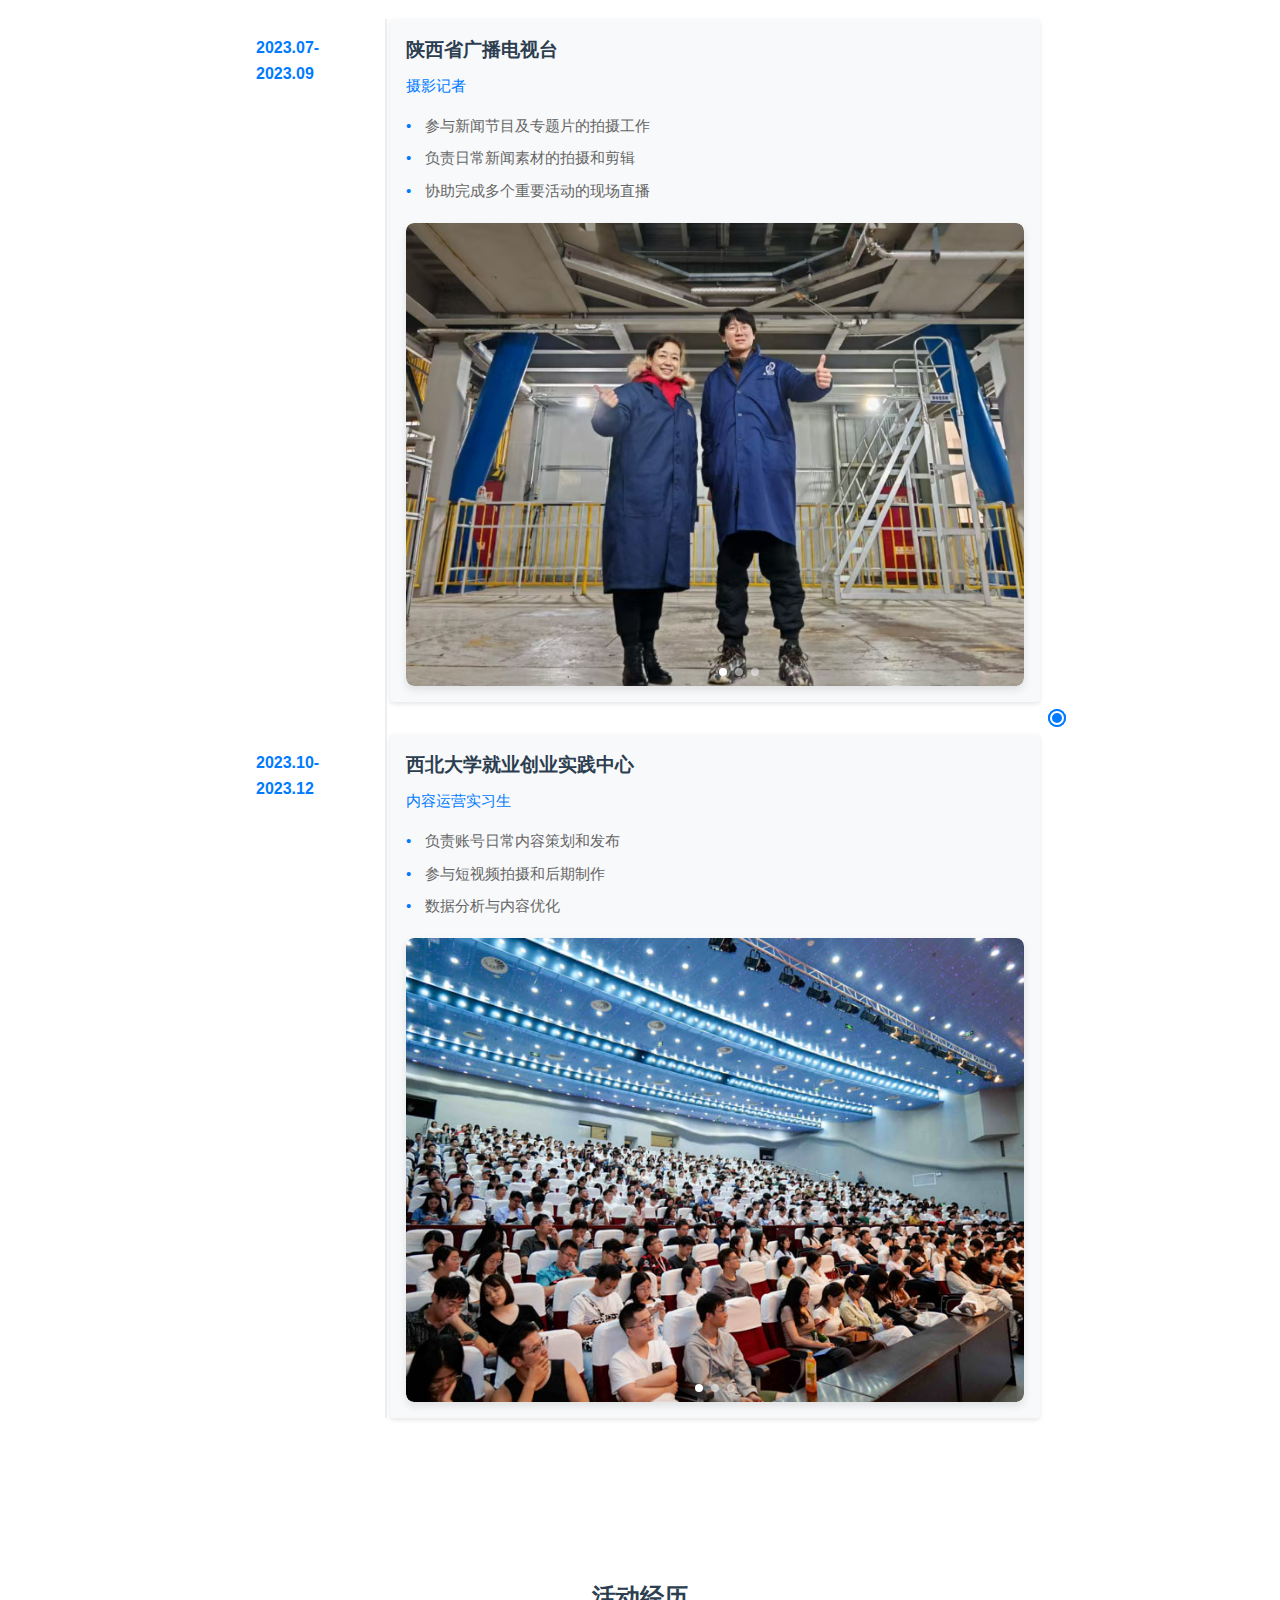
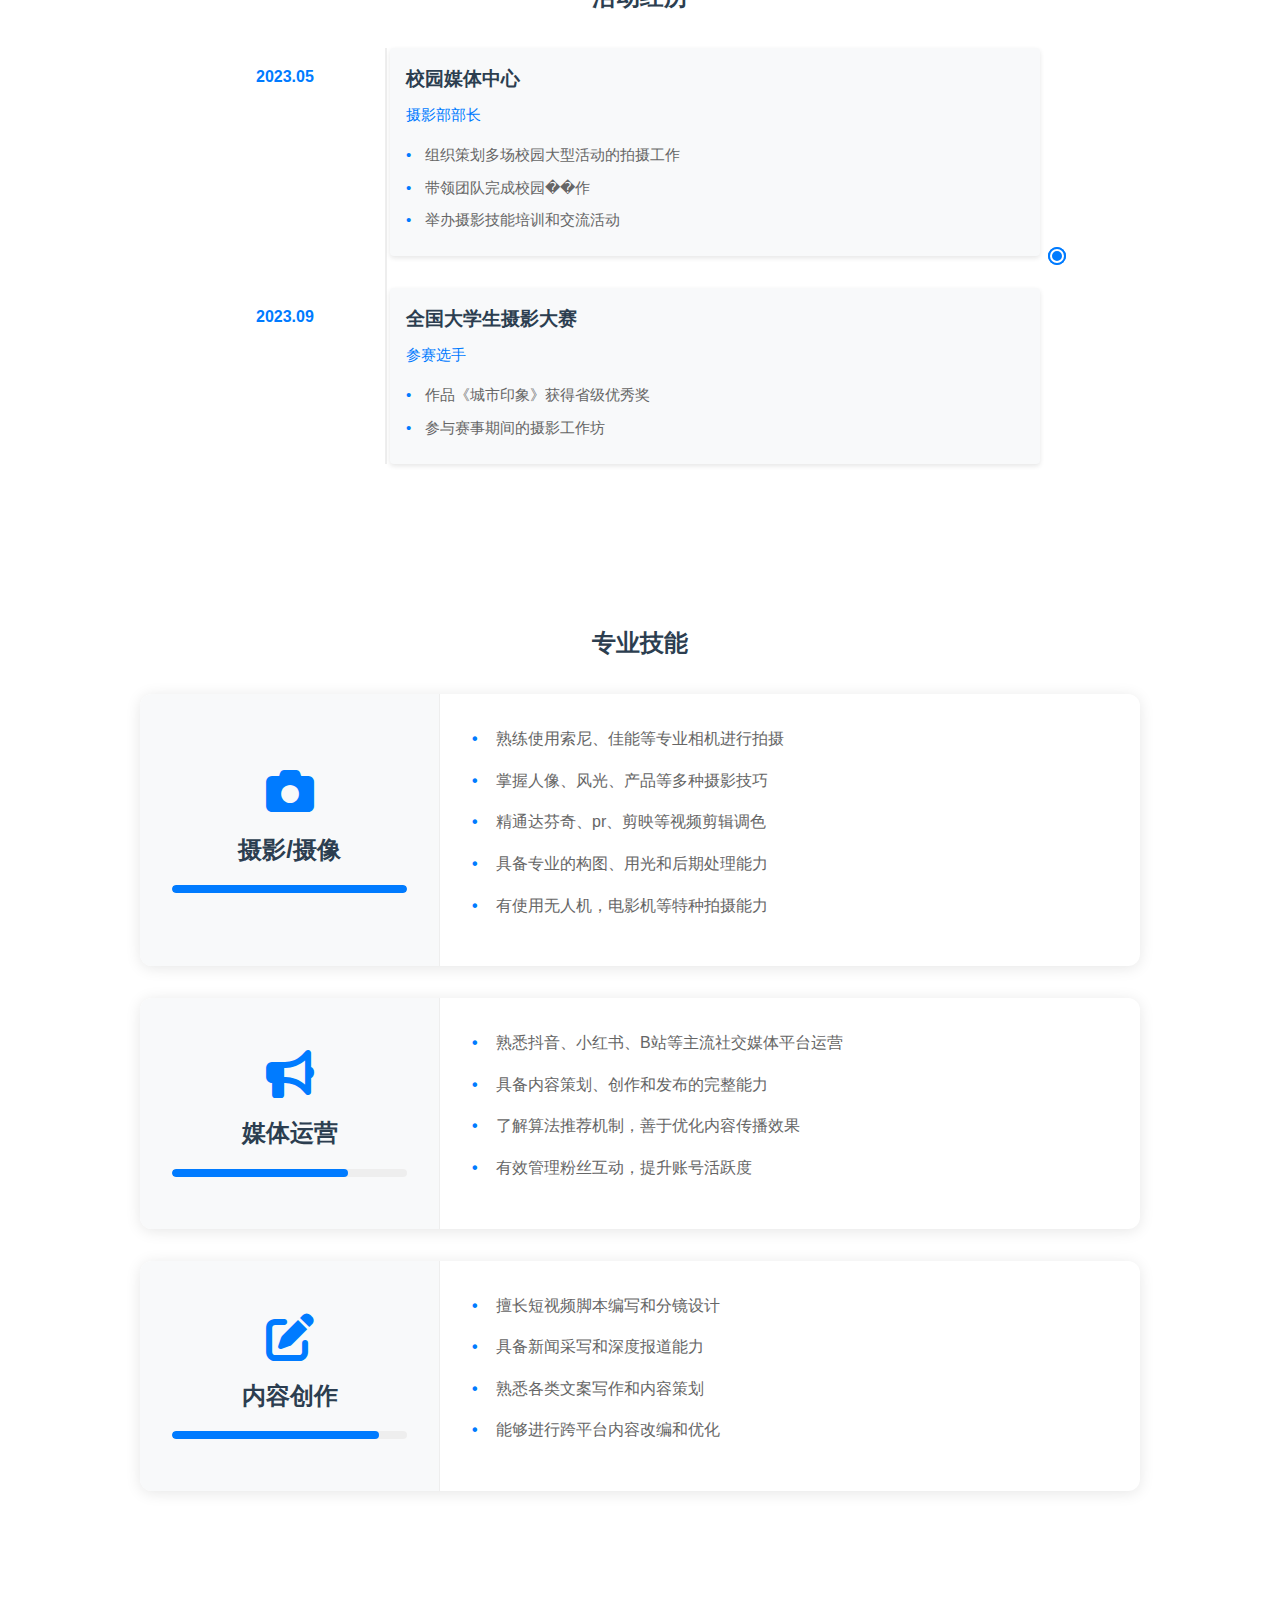
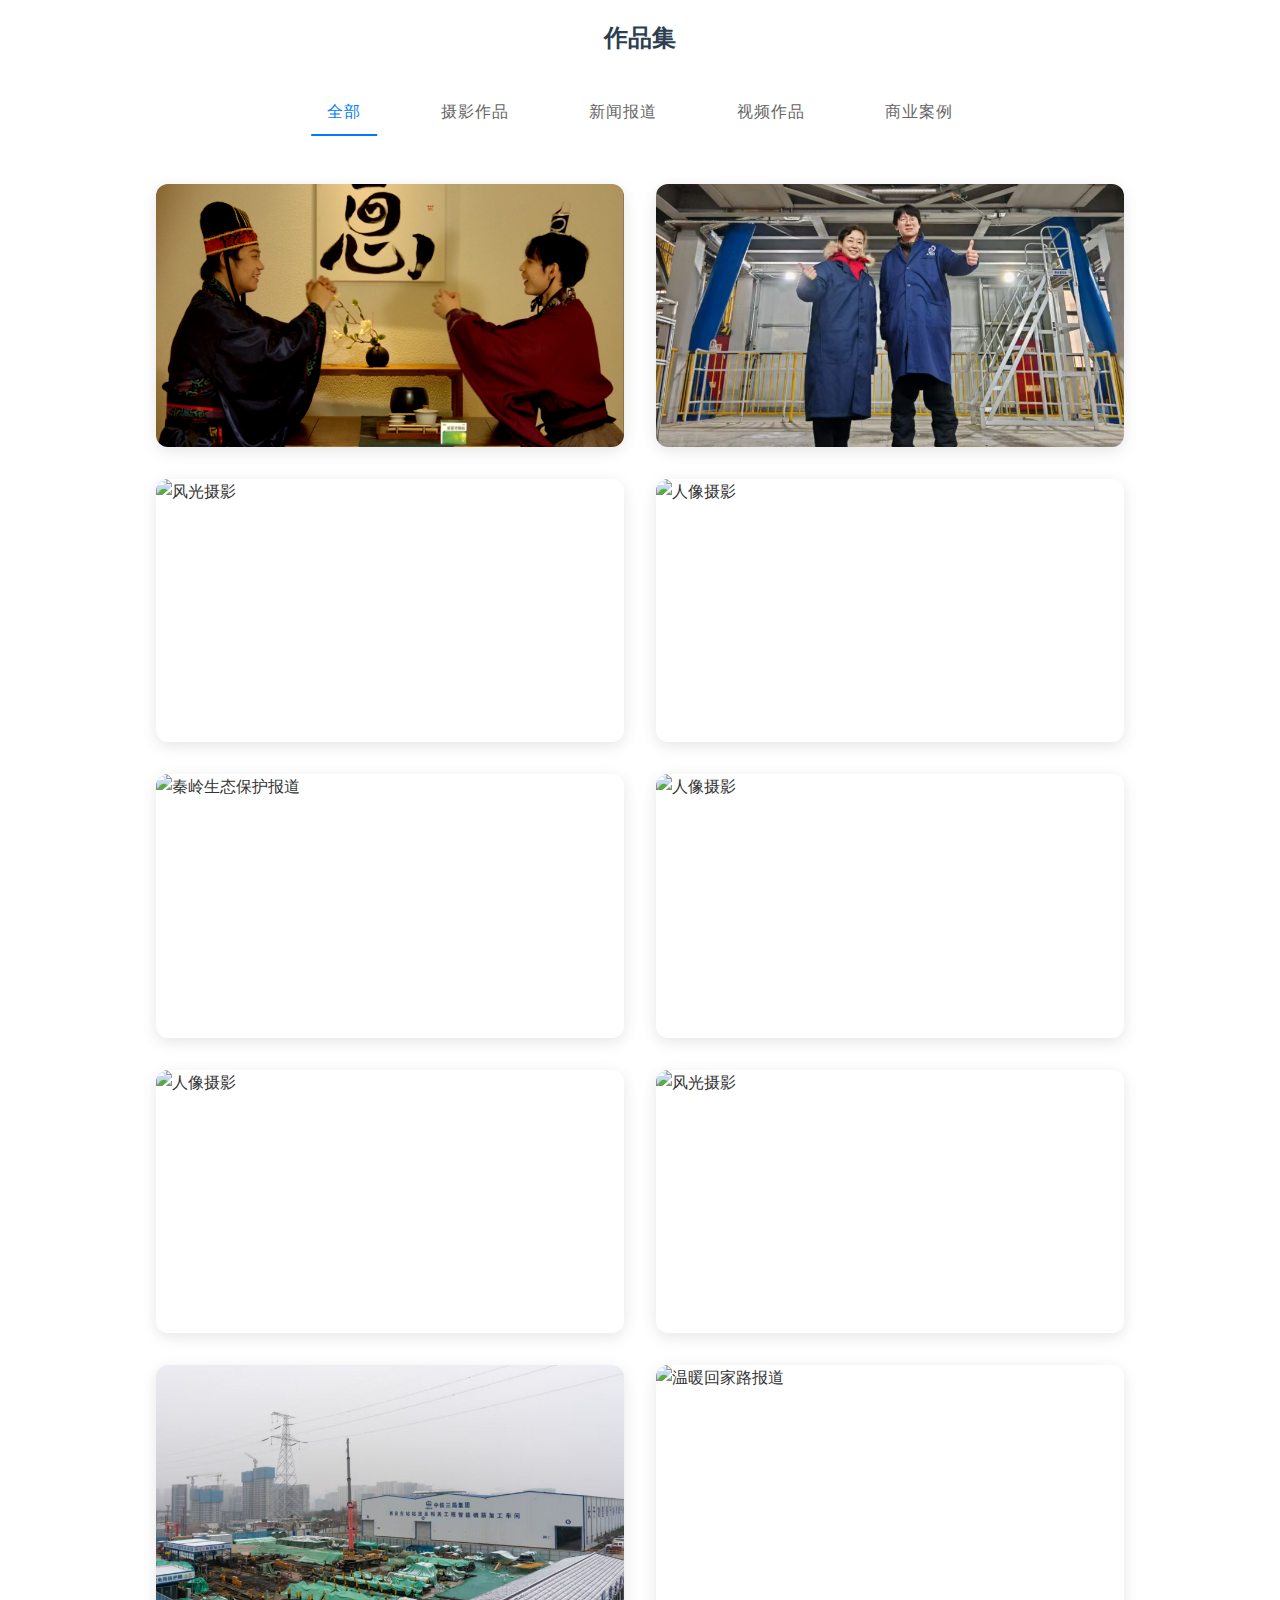
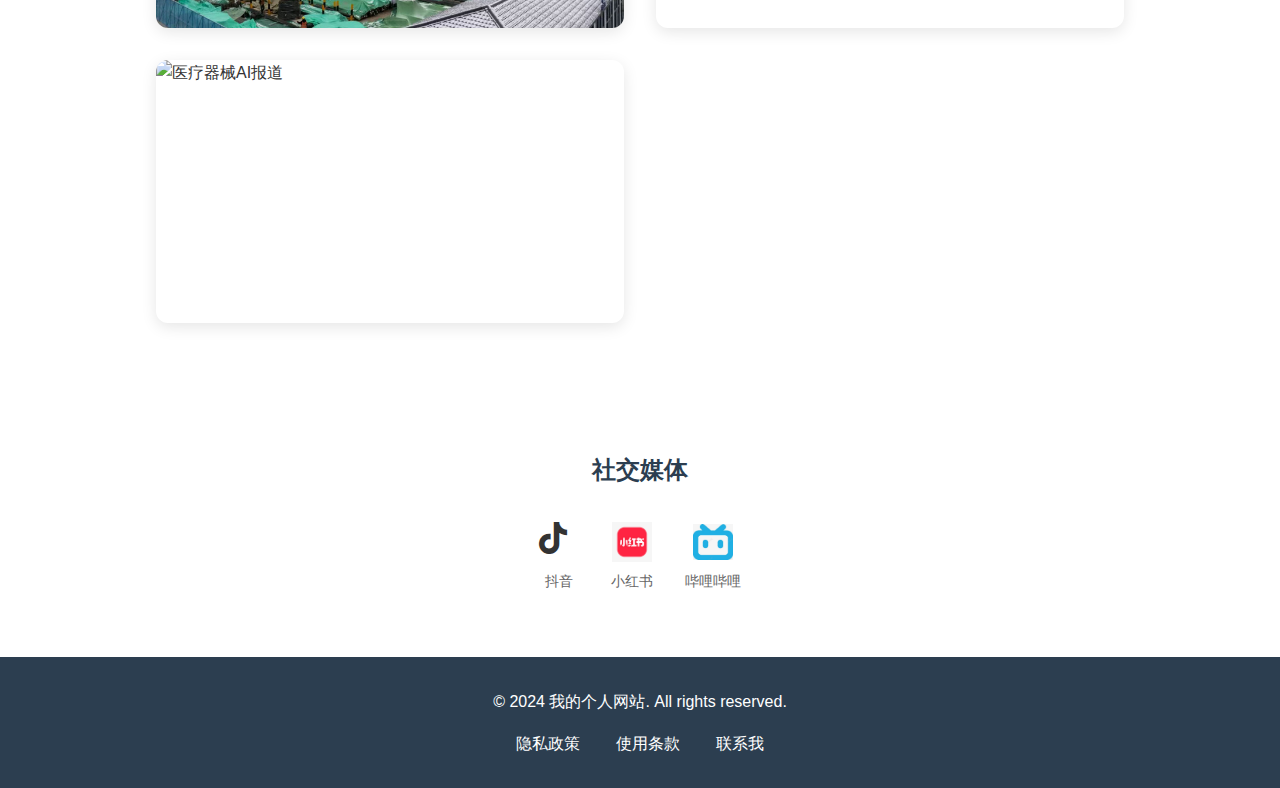
==== commit 8c418c86: "Add files via upload" ====
--- a/index.html
+++ b/index.html
@@ -157,7 +157,7 @@
                                         <img src="./images/experience/tv2.jpg" alt="电视台实习照片2">
                                     </div>
                                     <div class="exp-slide">
-                                        <img src="./images/experience/tv3.jpg" alt="电视台实习照片3">
+                                        <img src="./images/experience/tv3.jpg" alt="电视台实习���片3">
                                     </div>
                                 </div>
                                 <div class="exp-carousel-dots"></div>
@@ -207,7 +207,7 @@
                         <p class="timeline-role">摄影部部长</p>
                         <ul class="timeline-details">
                             <li>组织策划多场校园大型活动的拍摄工作</li>
-                            <li>带领团队完成校园宣传片的制作</li>
+                            <li>带领团队完成校园��作</li>
                             <li>举办摄影技能培训和交流活动</li>
                         </ul>
                     </div>
@@ -285,122 +285,18 @@
             </div>
         </section>
 
-        <!-- 作品集 -->
+        <!-- 作���集 -->
         <section id="portfolio" class="section">
             <h2>作品集</h2>
             <div class="portfolio-tabs">
                 <button class="portfolio-tab active" data-category="all">全部</button>
                 <button class="portfolio-tab" data-category="photo">摄影作品</button>
+                <button class="portfolio-tab" data-category="news">新闻报道</button>
                 <button class="portfolio-tab" data-category="video">视频作品</button>
-                <button class="portfolio-tab" data-category="news">新闻报道</button>
                 <button class="portfolio-tab" data-category="commercial">商业案例</button>
             </div>
             <div class="portfolio-grid">
-                <!-- 摄影作品 -->
-                <div class="portfolio-item" data-category="photo">
-                    <img src="images/portfolio/photo1.jpg" alt="风光摄影">
-                    <div class="portfolio-overlay">
-                        <h3>西北风光摄影</h3>
-                        <p>丝绸之路上的自然与人文景观</p>
-                        <div class="portfolio-tags">
-                            <span>风光</span>
-                            <span>人文</span>
-                        </div>
-                        <a href="#" class="portfolio-btn">查看详情</a>
-                    </div>
-                </div>
-                <div class="portfolio-item" data-category="photo">
-                    <img src="images/portfolio/photo2.jpg" alt="人像摄影">
-                    <div class="portfolio-overlay">
-                        <h3>校园生活纪实</h3>
-                        <p>记录大学校园的精彩瞬间</p>
-                        <div class="portfolio-tags">
-                            <span>人像</span>
-                            <span>纪实</span>
-                        </div>
-                        <a href="#" class="portfolio-btn">查看详情</a>
-                    </div>
-                </div>
-
                 <!-- 视频作品 -->
-                <div class="portfolio-item" data-category="video">
-                    <img src="images/portfolio/video1.jpg" alt="纪录片">
-                    <div class="portfolio-overlay">
-                        <h3>《西安印象》</h3>
-                        <p>古都西安的现代生活图景</p>
-                        <div class="portfolio-tags">
-                            <span>纪录片</span>
-                            <span>4K</span>
-                        </div>
-                        <a href="#" class="portfolio-btn" data-video="video-url">观看视频</a>
-                    </div>
-                </div>
-                <div class="portfolio-item" data-category="video">
-                    <img src="images/portfolio/video2.jpg" alt="Vlog">
-                    <div class="portfolio-overlay">
-                        <h3>校园Vlog系列</h3>
-                        <p>记录大学生活的点点滴滴</p>
-                        <div class="portfolio-tags">
-                            <span>Vlog</span>
-                            <span>生活</span>
-                        </div>
-                        <a href="#" class="portfolio-btn" data-video="video-url">观看视频</a>
-                    </div>
-                </div>
-
-                <!-- 新闻报道 -->
-                <div class="portfolio-item" data-category="news">
-                    <img src="images/portfolio/news1.jpg" alt="新闻报道">
-                    <div class="portfolio-overlay">
-                        <h3>校园文化节专题报道</h3>
-                        <p>深度报道校园文化活动</p>
-                        <div class="portfolio-tags">
-                            <span>新闻</span>
-                            <span>专题</span>
-                        </div>
-                        <a href="#" class="portfolio-btn">阅读报道</a>
-                    </div>
-                </div>
-                <div class="portfolio-item" data-category="news">
-                    <img src="images/portfolio/news2.jpg" alt="新闻报道">
-                    <div class="portfolio-overlay">
-                        <h3>社会实践调查报告</h3>
-                        <p>探索乡村振兴新图景</p>
-                        <div class="portfolio-tags">
-                            <span>调查</span>
-                            <span>社会</span>
-                        </div>
-                        <a href="#" class="portfolio-btn">阅读报告</a>
-                    </div>
-                </div>
-
-                <!-- 商业案例 -->
-                <div class="portfolio-item" data-category="commercial">
-                    <img src="images/portfolio/commercial1.jpg" alt="商业摄影">
-                    <div class="portfolio-overlay">
-                        <h3>品牌形象拍摄</h3>
-                        <p>某食品品牌产品图片拍摄</p>
-                        <div class="portfolio-tags">
-                            <span>商业</span>
-                            <span>产品</span>
-                        </div>
-                        <a href="#" class="portfolio-btn">查看案例</a>
-                    </div>
-                </div>
-                <div class="portfolio-item" data-category="commercial">
-                    <img src="images/portfolio/commercial2.jpg" alt="广告片">
-                    <div class="portfolio-overlay">
-                        <h3>旅游宣传片</h3>
-                        <p>某景区形象宣传视频制作</p>
-                        <div class="portfolio-tags">
-                            <span>广告</span>
-                            <span>旅游</span>
-                        </div>
-                        <a href="#" class="portfolio-btn">观看视频</a>
-                    </div>
-                </div>
-
-                <!-- 在作品集的视频作品部分添加 -->
                 <div class="portfolio-item" data-category="video">
                     <img src="images/portfolio/s.png" alt="三九演义">
                     <div class="portfolio-overlay">
@@ -411,15 +307,183 @@
                             <span>国家级优秀奖</span>
                             <span>短视频</span>
                         </div>
-                        <a href="images/video/WeChat_20241219130752.mp4" 
+                        <a href="#" class="portfolio-btn" 
+                           data-type="video"
+                           data-src="images/video/WeChat_20241219130752.mp4">观看视频</a>
+                    </div>
+                </div>
+                <!-- 添加航天试车报道 -->
+                <div class="portfolio-item" data-category="news">
+                    <img src="images/experience/tv1.jpg" alt="航天试车报道">
+                    <div class="portfolio-overlay">
+                        <h3>新春走基层 站好试车"第一班岗"</h3>
+                        <p>陕西广电融媒体集团·起点新闻报道</p>
+                        <div class="portfolio-tags">
+                            <span>新春走基层</span>
+                            <span>航天科技</span>
+                        </div>
+                        <a href="https://qidian.sxtvs.com/timing/share/content/10489453" 
                            class="portfolio-btn" 
-                           data-video="true"
-                           target="_blank">
-                            观看视频
+                           onclick="window.open('https://qidian.sxtvs.com/timing/share/content/10489453', '_blank')"
+                           rel="noopener noreferrer">
+                            阅读报道
                         </a>
                     </div>
                 </div>
-            </div>
+
+                <!-- 摄影作品 -->
+                <div class="portfolio-item" data-category="photo">
+                    <img src="images/photo/c1.jpg" alt="风光摄影">
+                    <div class="portfolio-overlay">
+                        <h3>西安世博园长安塔</h3>
+                        <p>丝绸之路上的自然与人文景观</p>
+                        <div class="portfolio-tags">
+                            <span>风光</span>
+                            <span>人文</span>
+                        </div>
+                        <a href="#" class="portfolio-btn" 
+                           data-type="image"
+                           data-src="images/sphoto/sc1.jpg">查看大图</a>
+                    </div>
+                </div>
+                
+                <div class="portfolio-item" data-category="photo">
+                    <img src="images/photo/a1.jpg" alt="人像摄影">
+                    <div class="portfolio-overlay">
+                        <h3>校园人像纪实</h3>
+                        <p>记录精彩瞬间</p>
+                        <div class="portfolio-tags">
+                            <span>人像</span>
+                            <span>棚拍</span>
+                        </div>
+                        <a href="#" class="portfolio-btn" 
+                           data-type="image"
+                           data-src="images/sphoto/sa1.jpg">查看大图</a>
+                    </div>
+                </div>
+                
+                <!-- 添加新的新闻作品 -->
+                <div class="portfolio-item" data-category="news">
+                    <img src="images/experience/tv4.jpg" alt="秦岭生态保护报道">
+                    <div class="portfolio-overlay">
+                        <h3>"高质量发展一线行"专访|牢记"国之大者" 当好秦岭卫士</h3>
+                        <p>陕西广电融媒体集团·起点新闻报道</p>
+                        <div class="portfolio-tags">
+                            <span>专访报道</span>
+                            <span>生态保护</span>
+                        </div>
+                        <a href="https://qidian.sxtvs.com/timing/share/content/10482517" 
+                           class="portfolio-btn" 
+                           onclick="window.open('https://qidian.sxtvs.com/timing/share/content/10482517', '_blank')"
+                           rel="noopener noreferrer">
+                            阅读报道
+                        </a>
+                    </div>
+                </div>
+                
+                <div class="portfolio-item" data-category="photo">
+                    <img src="images/photo/a2.jpg" alt="人像摄影">
+                    <div class="portfolio-overlay">
+                        <h3>校园人像纪实</h3>
+                        <p>记录精彩瞬间</p>
+                        <div class="portfolio-tags">
+                            <span>人像</span>
+                            <span>棚拍</span>
+                        </div>
+                        <a href="#" class="portfolio-btn" 
+                           data-type="image"
+                           data-src="images/sphoto/sa2.jpg">查看大图</a>
+                    </div>
+                </div>
+
+                <div class="portfolio-item" data-category="photo">
+                    <img src="images/photo/a3.jpg" alt="人像摄影">
+                    <div class="portfolio-overlay">
+                        <h3>校园人像纪实</h3>
+                        <p>记录精彩瞬间</p>
+                        <div class="portfolio-tags">
+                            <span>人像</span>
+                            <span>棚拍</span>
+                        </div>
+                        <a href="#" class="portfolio-btn" 
+                           data-type="image"
+                           data-src="images/sphoto/sa3.jpg">查看大图</a>
+                    </div>
+                </div>
+
+                <div class="portfolio-item" data-category="photo">
+                    <img src="images/photo/n2.jpg" alt="风光摄影">
+                    <div class="portfolio-overlay">
+                        <h3>昆明滇池</h3>
+                        <p>王官湿地公园</p>
+                        <div class="portfolio-tags">
+                            <span>风光</span>
+                            <span>旅行</span>
+                        </div>
+                        <a href="#" class="portfolio-btn" 
+                           data-type="image"
+                           data-src="images/sphoto/sn2.jpg">查看大图</a>
+                    </div>
+                </div>
+
+                <!-- 修改新闻作品的部分 -->
+                <div class="portfolio-item" data-category="news">
+                    <img src="images/experience/tv3.jpg" alt="西安东站新闻报道">
+                    <div class="portfolio-overlay">
+                        <h3>探访正在"崛起"的西安东站</h3>
+                        <p>陕西广电融媒体集团·起点新闻报道</p>
+                        <div class="portfolio-tags">
+                            <span>新闻报道</span>
+                            <span>实地探访</span>
+                            <span>融媒体作品</span>
+                        </div>
+                        <a href="https://qidian.sxtvs.com/timing/share/content/10482946" 
+                           class="portfolio-btn" 
+                           onclick="window.open('https://qidian.sxtvs.com/timing/share/content/10482946', '_blank')"
+                           rel="noopener noreferrer">
+                            阅读报道
+                        </a>
+                    </div>
+                </div>
+
+                <!-- 添加温暖回家路报道 -->
+                <div class="portfolio-item" data-category="news">
+                    <img src="images/experience/tv5.jpg" alt="温暖回家路报道">
+                    <div class="portfolio-overlay">
+                        <h3>温暖回家路|把"年味"藏在行李箱里带回家</h3>
+                        <p>陕西广电融媒体集团·起点新闻报道</p>
+                        <div class="portfolio-tags">
+                            <span>新闻报道</span>
+                            <span>春运报道</span>
+                        </div>
+                        <a href="https://qidian.sxtvs.com/timing/share/content/10486767" 
+                           class="portfolio-btn" 
+                           onclick="window.open('https://qidian.sxtvs.com/timing/share/content/10486767', '_blank')"
+                           rel="noopener noreferrer">
+                            阅读报道
+                        </a>
+                    </div>
+                </div>
+
+                <!-- 添加医疗器械AI报道 -->
+                <div class="portfolio-item" data-category="news">
+                    <img src="images/experience/tv6.jpg" alt="医疗器械AI报道">
+                    <div class="portfolio-overlay">
+                        <h3>探寻新质生产力丨西安：医疗器械研发 借力"人工智能"</h3>
+                        <p>陕西广电融媒体集团·起点新闻报道</p>
+                        <div class="portfolio-tags">
+                            <span>科技报道</span>
+                            <span>人工智能</span>
+                        </div>
+                        <a href="https://qidian.sxtvs.com/timing/share/content/10493211" 
+                           class="portfolio-btn" 
+                           onclick="window.open('https://qidian.sxtvs.com/timing/share/content/10493211', '_blank')"
+                           rel="noopener noreferrer">
+                            阅读报道
+                        </a>
+                    </div>
+                </div>
+
         </section>
 
         <!-- 社交媒体链接 -->
@@ -469,10 +533,18 @@
     <script src="js/main.js"></script>
     <script src="js/carousel.js"></script>
 
-    <!-- 在 body 标签结束前添加视频播放器模态框 -->
-    <div id="videoModal" class="video-modal">
-        <div class="video-modal-content">
-            <span class="close-video">&times;</span>
+    <!-- 图片查看模态框 -->
+    <div id="imageModal" class="modal">
+        <div class="modal-content">
+            <span class="close-modal">&times;</span>
+            <img id="modalImage" src="" alt="大图">
+        </div>
+    </div>
+
+    <!-- 视频播放模态框 -->
+    <div id="videoModal" class="modal">
+        <div class="modal-content">
+            <span class="close-modal">&times;</span>
             <video id="videoPlayer" controls>
                 <source src="" type="video/mp4">
                 您的浏览器不支持视频播放。
--- a/styles/main.css
+++ b/styles/main.css
@@ -182,9 +182,11 @@
 
 .portfolio-grid {
     display: grid;
-    grid-template-columns: repeat(auto-fill, minmax(350px, 1fr));
+    grid-template-columns: repeat(2, 1fr);
     gap: 2rem;
     padding: 0 1rem;
+    max-width: 1000px;
+    margin: 0 auto;
 }
 
 .portfolio-item {
@@ -330,6 +332,10 @@
     .portfolio-overlay .portfolio-btn {
         transform: translateY(0);
     }
+
+    .portfolio-item[data-category="photo"] {
+        grid-column: span 1; /* 在小屏幕上，摄影作品恢复正常大小 */
+    }
 }
 
 /* 社交媒体图标 */
@@ -585,7 +591,7 @@
     margin-right: 0.5rem;
 }
 
-/* 实习和活动经历样式 */
+/* 实习和活动经���样式 */
 .timeline-role {
     color: #007bff;
     font-size: 0.95rem;
@@ -666,7 +672,7 @@
     }
 }
 
-/* 轮播图样式优化 */
+/* 轮播图样式化 */
 .experience-carousel {
     margin-top: 1.5rem;
     width: 100%;
@@ -754,4 +760,48 @@
         width: 95%;
         margin: 20px auto;
     }
+}
+
+/* 模态框基础样式 */
+.modal {
+    display: none;
+    position: fixed;
+    top: 0;
+    left: 0;
+    width: 100%;
+    height: 100%;
+    background-color: rgba(0, 0, 0, 0.9);
+    z-index: 1100;
+}
+
+.modal-content {
+    position: relative;
+    width: 90%;
+    max-width: 1200px;
+    margin: 50px auto;
+    padding: 20px;
+}
+
+.close-modal {
+    position: absolute;
+    right: 0;
+    top: -40px;
+    color: #fff;
+    font-size: 35px;
+    font-weight: bold;
+    cursor: pointer;
+}
+
+#modalImage {
+    width: 100%;
+    height: auto;
+    max-height: 90vh;
+    object-fit: contain;
+}
+
+#videoPlayer {
+    width: 100%;
+    height: auto;
+    max-height: 90vh;
+    background: #000;
 } 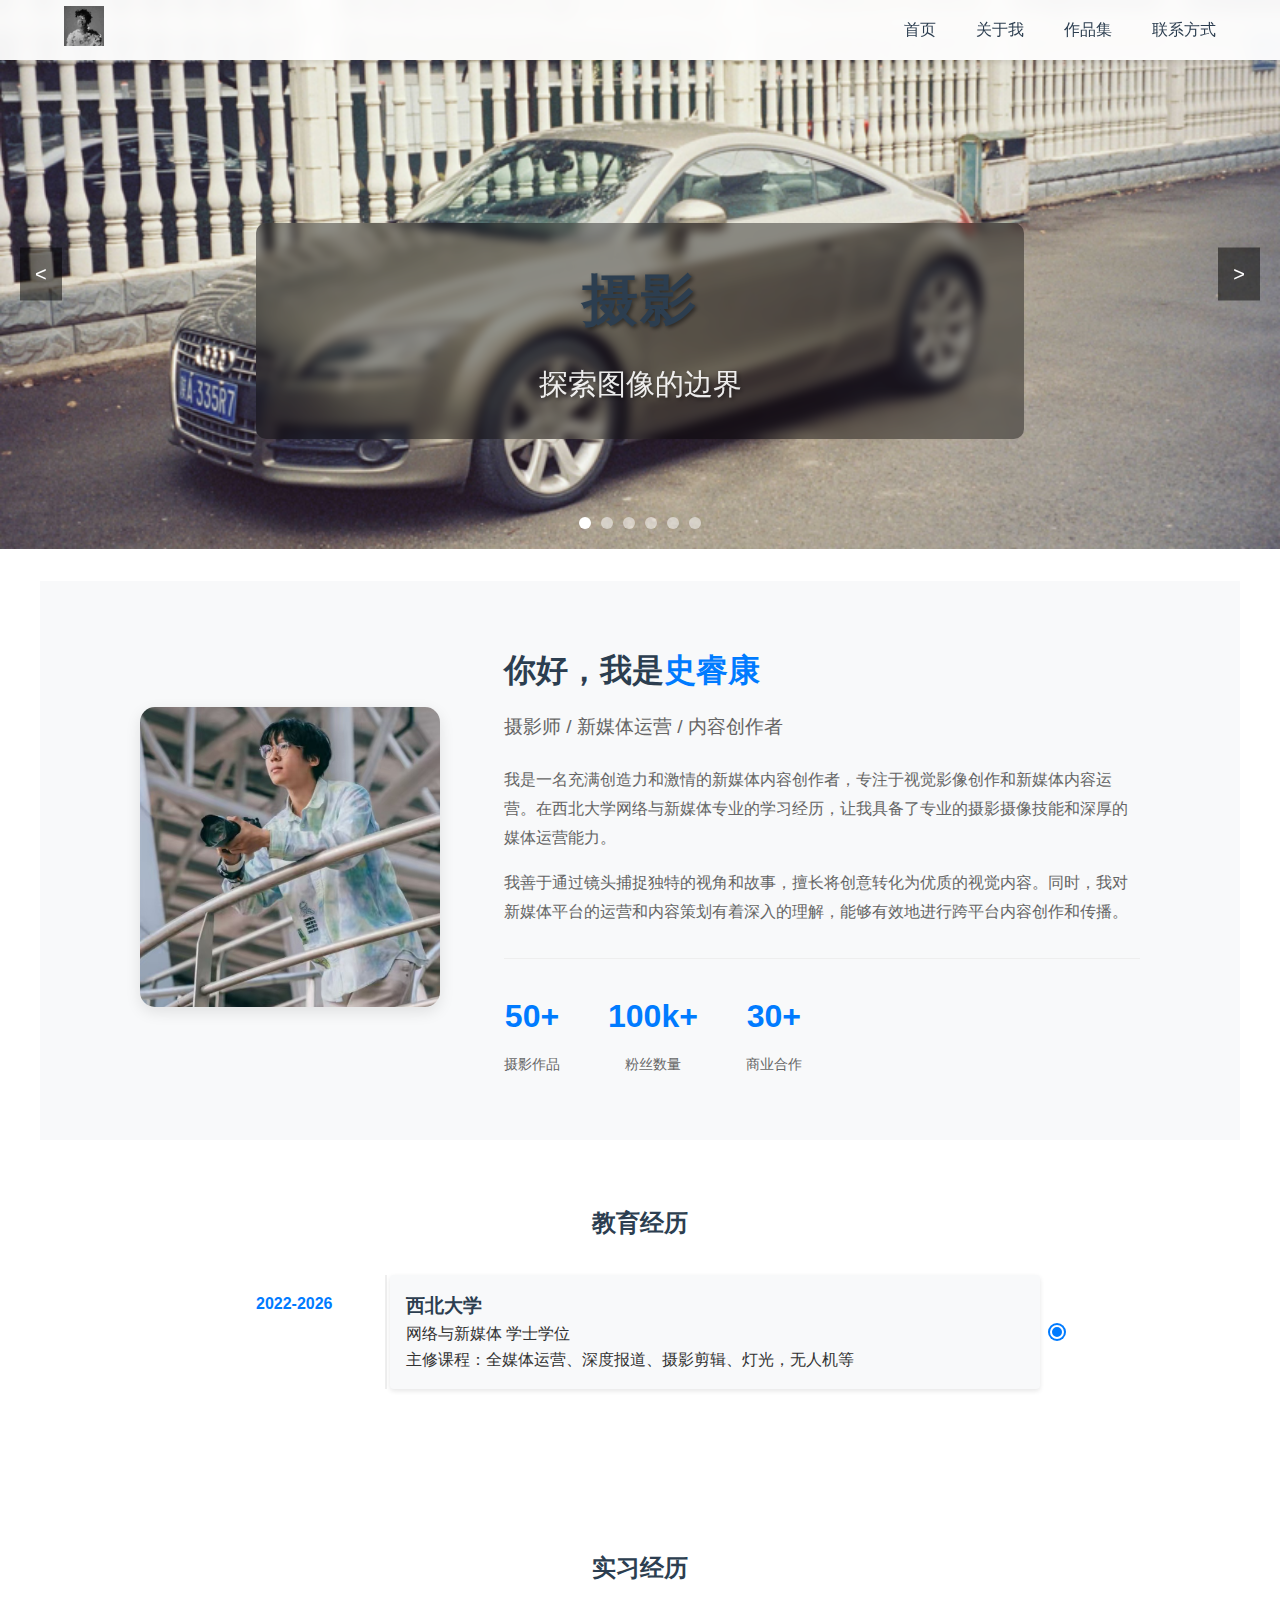
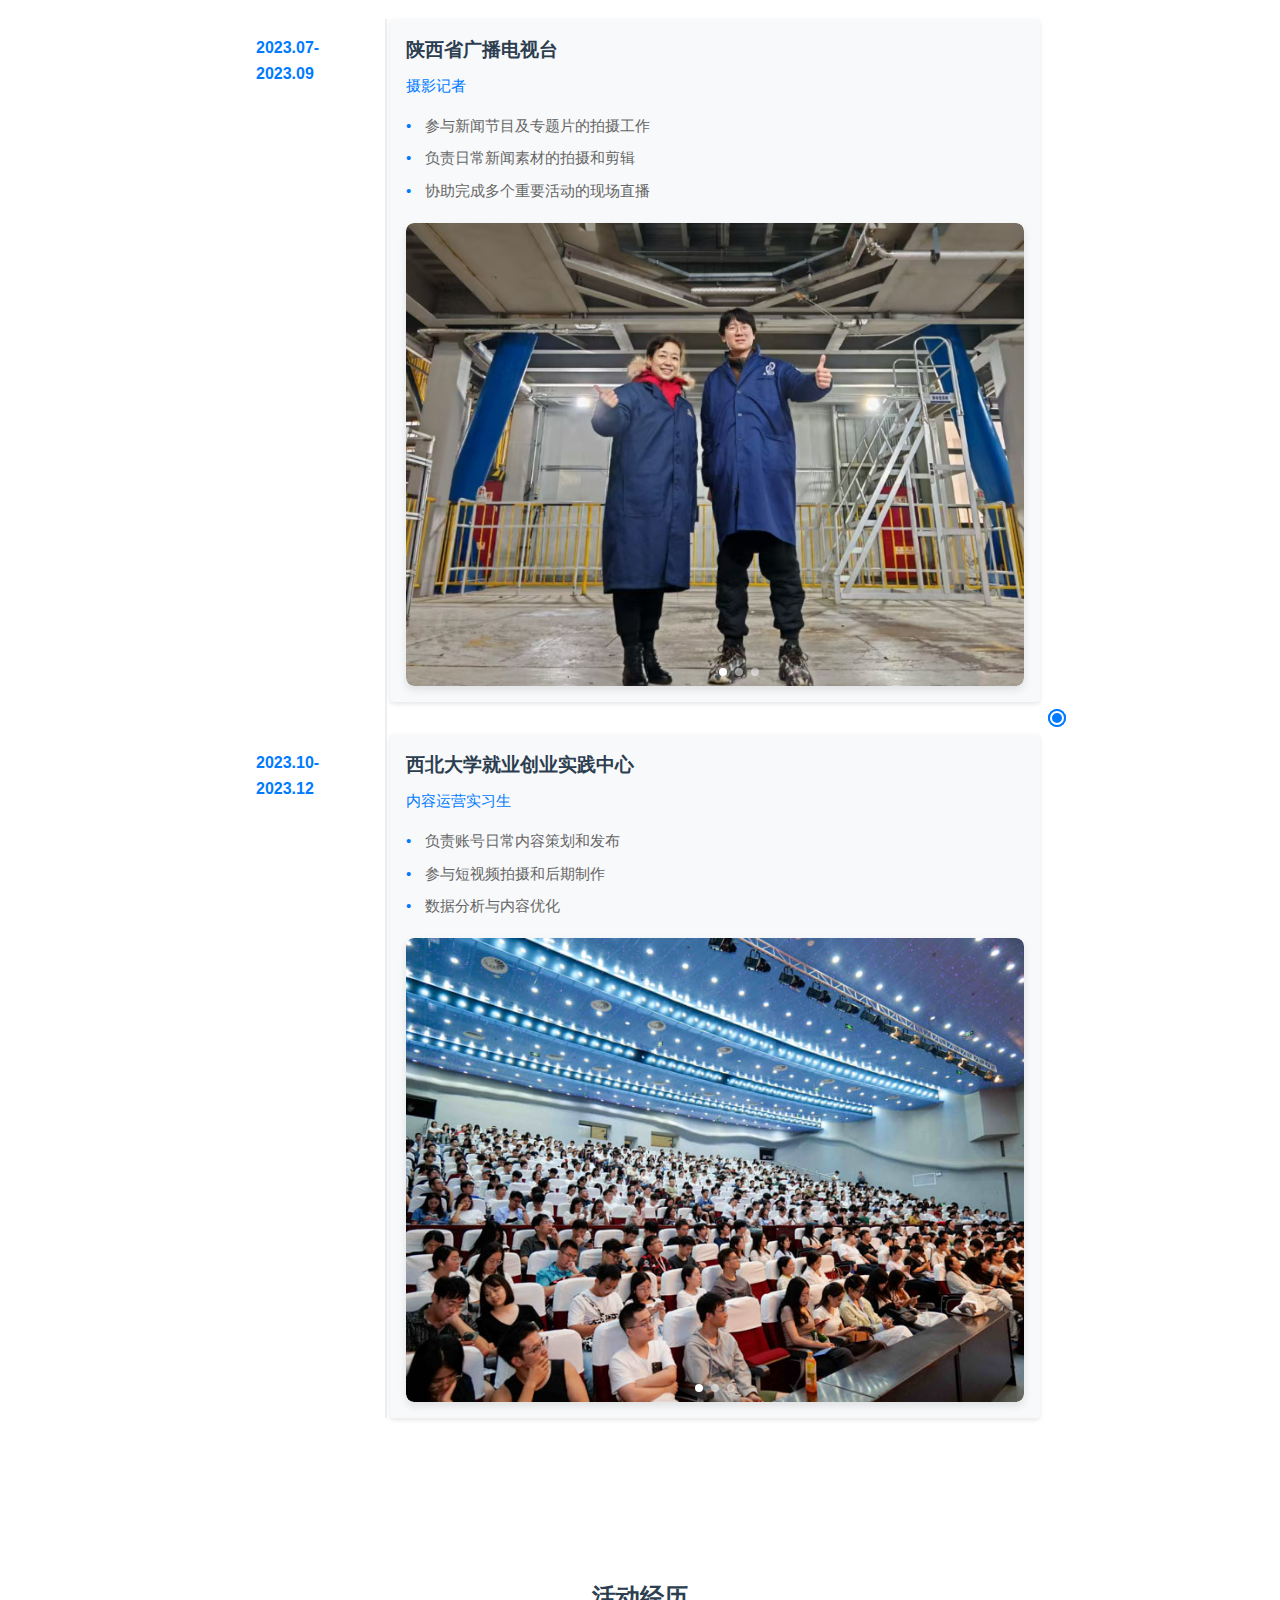
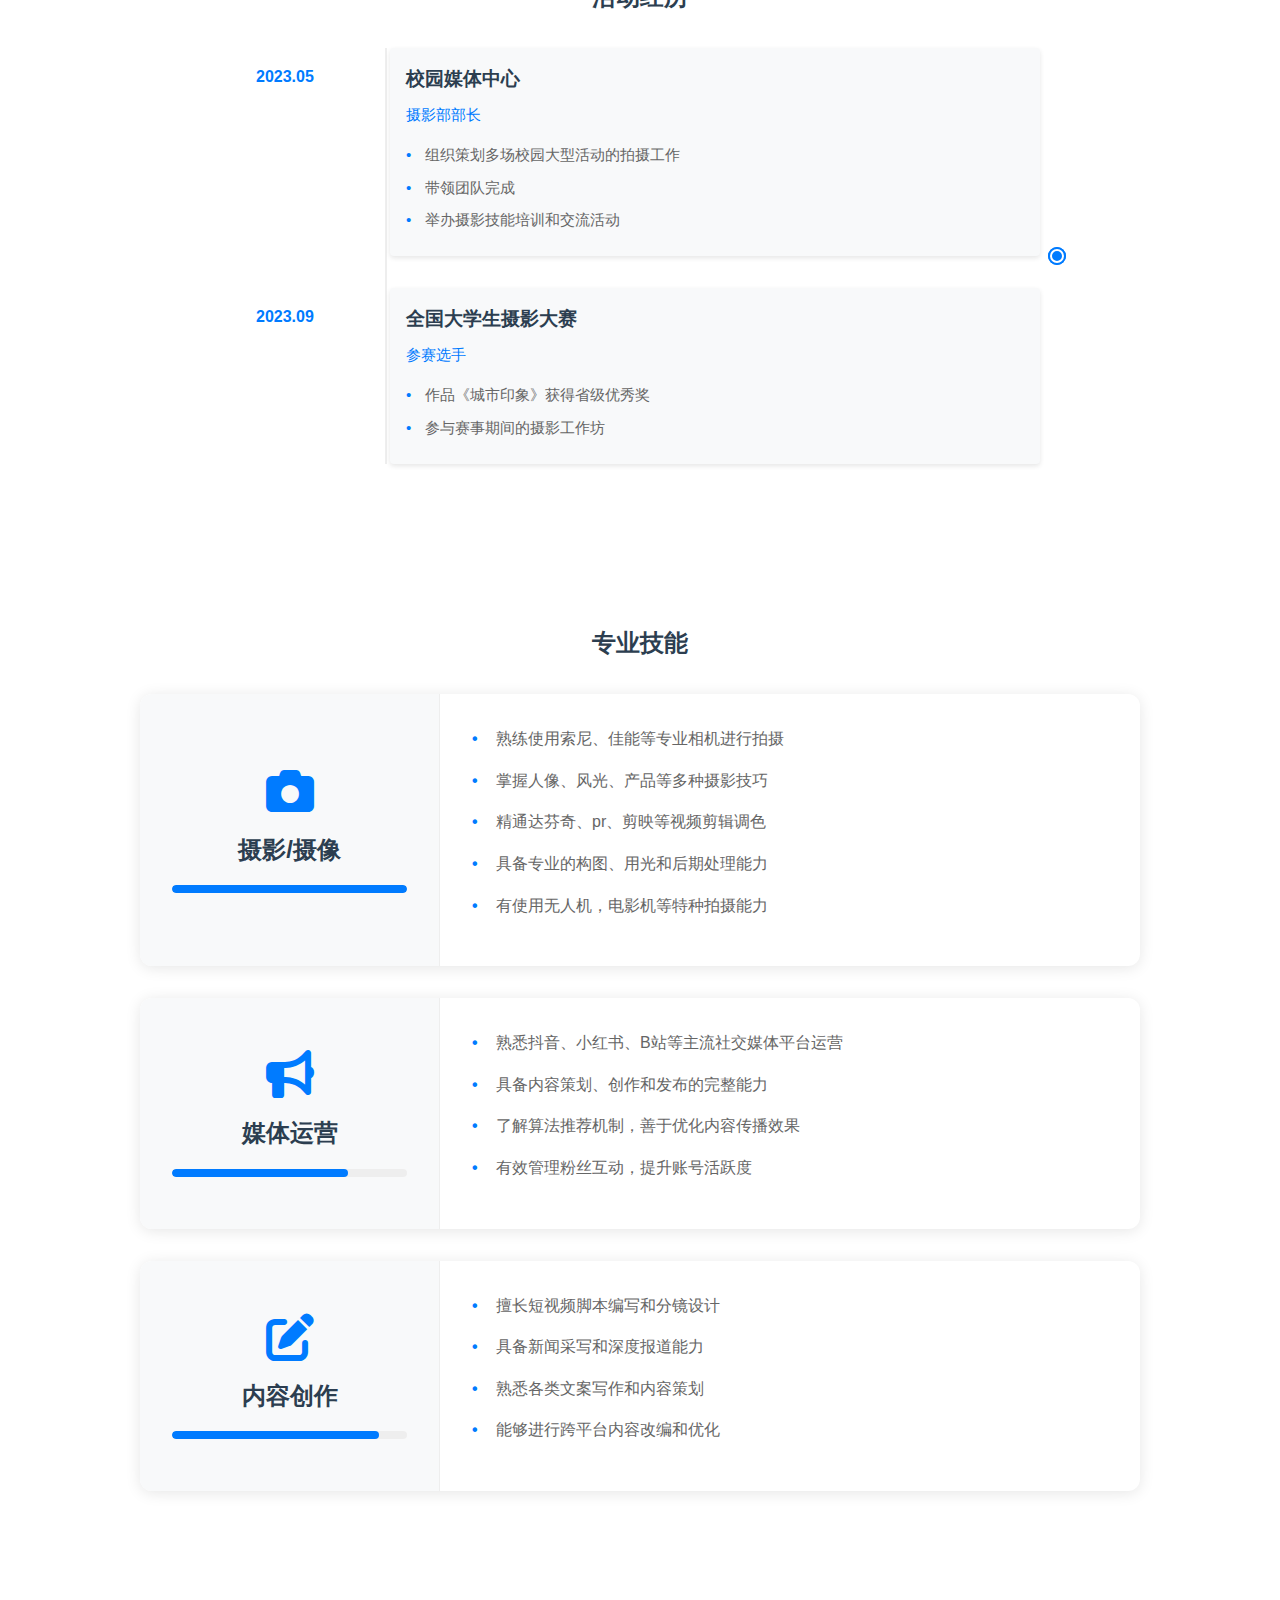
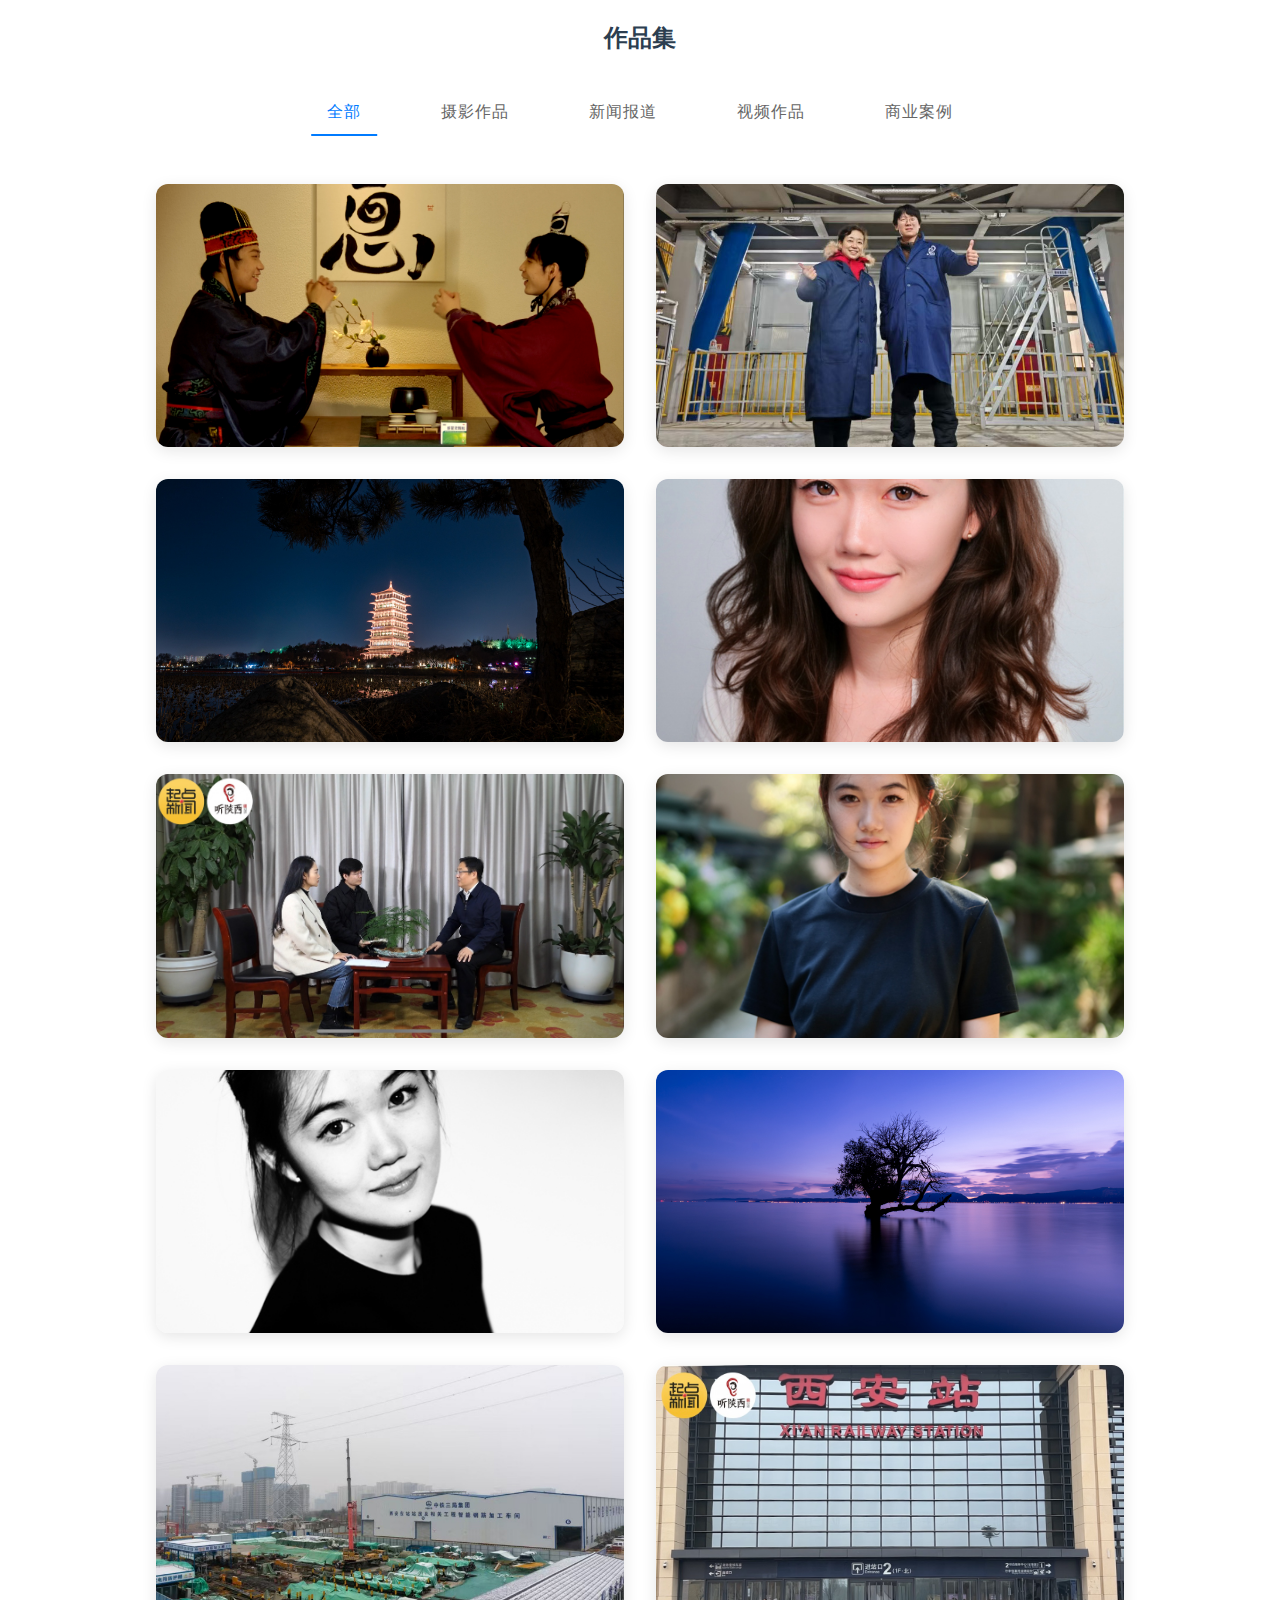
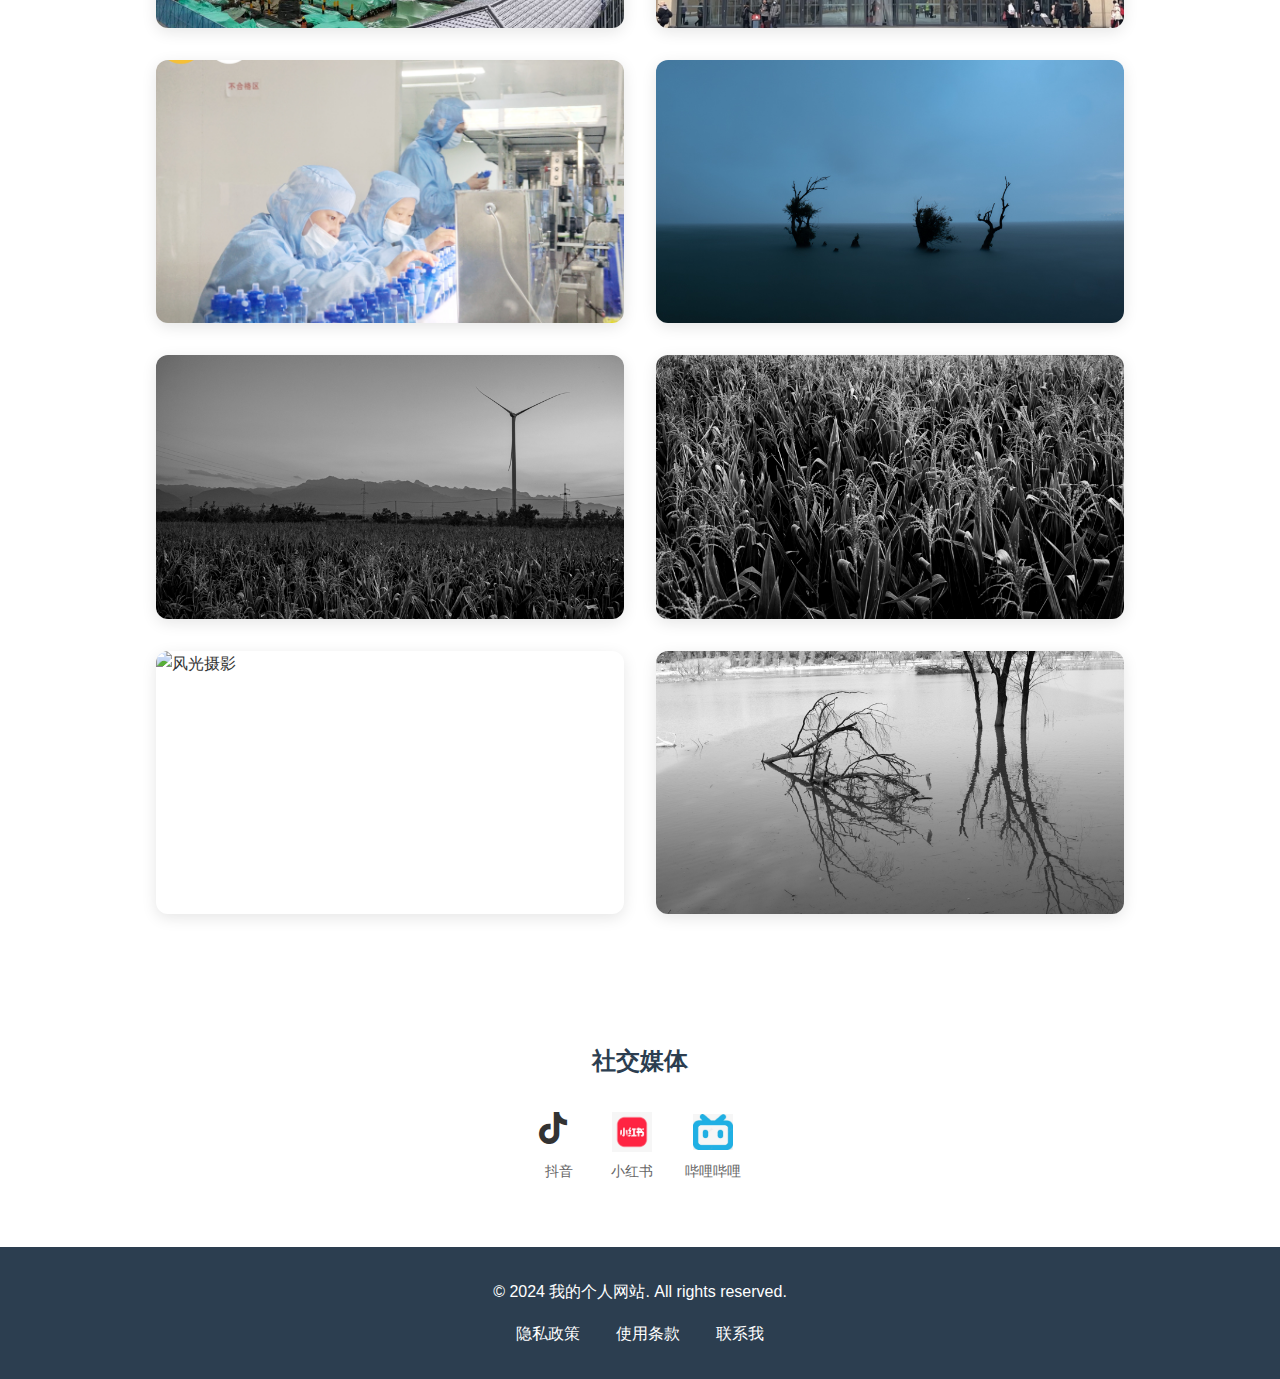
==== commit 3208d389: "Add files via upload" ====
--- a/index.html
+++ b/index.html
@@ -43,28 +43,28 @@
                 <img src="./images/mainphoto/2.jpg" alt="项目展示 2">
                 <div class="carousel-caption">
                     <h2>技术深度分享</h2>
-                    <p>全栈开发 | 系统架构 | 性能优化</p>
+                    <p>达芬奇 | PR | AE</p>
                 </div>
             </div>
             <div class="carousel-slide">
                 <img src="./images/mainphoto/3.jpg" alt="项目展示 3">
                 <div class="carousel-caption">
                     <h2>项目经验</h2>
-                    <p>丰富的实战项目经验</p>
+                    <p>丰富的媒体运营经验</p>
                 </div>
             </div>
             <div class="carousel-slide">
                 <img src="./images/mainphoto/4.jpg" alt="项目展示 4">
                 <div class="carousel-caption">
-                    <h2>问题解决</h2>
-                    <p>分析问题 | 解决方案</p>
+                    <h2>超越边界</h2>
+                    <p>AI赋能 | 无限进步</p>
                 </div>
             </div>
             <div class="carousel-slide">
                 <img src="./images/mainphoto/5.jpg" alt="项目展示 5">
                 <div class="carousel-caption">
-                    <h2>代码质量</h2>
-                    <p>代码规范 | 性能优化</p>
+                    <h2>远期计划</h2>
+                    <p>艺术研修 | 个人展览</p>
                 </div>
             </div>
             <div class="carousel-slide">
@@ -207,7 +207,7 @@
                         <p class="timeline-role">摄影部部长</p>
                         <ul class="timeline-details">
                             <li>组织策划多场校园大型活动的拍摄工作</li>
-                            <li>带领团队完成校园��作</li>
+                            <li>带领团队完成</li>
                             <li>举办摄影技能培训和交流活动</li>
                         </ul>
                     </div>
@@ -481,6 +481,81 @@
                            rel="noopener noreferrer">
                             阅读报道
                         </a>
+                    </div>
+                </div>
+
+                <div class="portfolio-item" data-category="photo">
+                    <img src="images/photo/n1.jpg" alt="风光摄影">
+                    <div class="portfolio-overlay">
+                        <h3>雨中滇池</h3>
+                        <p>王官湿地公园</p>
+                        <div class="portfolio-tags">
+                            <span>风光</span>
+                            <span>旅行</span>
+                        </div>
+                        <a href="#" class="portfolio-btn" 
+                           data-type="image"
+                           data-src="images/sphoto/sn1.jpg">查看大图</a>
+                    </div>
+                </div>
+
+                <div class="portfolio-item" data-category="photo">
+                    <img src="images/photo/n4.jpg" alt="风光摄影">
+                    <div class="portfolio-overlay">
+                        <h3>乡野纪实1</h3>
+                        <p>渭南·潼关</p>
+                        <div class="portfolio-tags">
+                            <span>风光</span>
+                            <span>纪实</span>
+                        </div>
+                        <a href="#" class="portfolio-btn" 
+                           data-type="image"
+                           data-src="images/sphoto/sn4.jpg">查看大图</a>
+                    </div>
+                </div>
+
+                <div class="portfolio-item" data-category="photo">
+                    <img src="images/photo/n5.jpg" alt="风光摄影">
+                    <div class="portfolio-overlay">
+                        <h3>乡野纪实2</h3>
+                        <p>渭南·潼关</p>
+                        <div class="portfolio-tags">
+                            <span>风光</span>
+                            <span>纪实</span>
+                        </div>
+                        <a href="#" class="portfolio-btn" 
+                           data-type="image"
+                           data-src="images/sphoto/sn5.jpg">查看大图</a>
+                    </div>
+                </div>
+
+                <div class="portfolio-item" data-category="photo">
+                    <img src="images/photo/2.jpg" alt="风光摄影">
+                    <div class="portfolio-overlay">
+                        <h3>经典机械</h3>
+                        <p>福伦达·德味</p>
+                        <div class="portfolio-tags">
+                            <span>胶片</span>
+                            <span>纪实</span>
+                        </div>
+                        <a href="#" class="portfolio-btn" 
+                           data-type="image"
+                           data-src="images/sphoto/s2.jpg">查看大图</a>
+                    </div>
+                </div>
+
+                <div class="portfolio-item" data-category="photo">
+                    <img src="images/photo/s4.jpg" alt="风光摄影">
+                    <div class="portfolio-overlay">
+                        <h3>灞柳风韵</h3>
+                        <p>西安·浐灞</p>
+                        <div class="portfolio-tags">
+                            <span>风光</span>
+                            <span>纪实</span>
+                        </div>
+                        <a href="#" class="portfolio-btn" 
+                           data-type="image"
+                           data-src="images/sphoto/ss4.jpg">查看大图</a>
                     </div>
                 </div>
 
--- a/styles/main.css
+++ b/styles/main.css
@@ -320,21 +320,45 @@
         opacity: 1;
         background: linear-gradient(
             to top,
-            rgba(0,0,0,0.8) 0%,
-            rgba(0,0,0,0.4) 60%,
-            rgba(0,0,0,0) 100%
+            rgba(0,0,0,0.9) 0%,
+            rgba(0,0,0,0.7) 50%,
+            rgba(0,0,0,0.4) 100%
         );
     }
 
-    .portfolio-overlay h3,
-    .portfolio-overlay p,
-    .portfolio-overlay .portfolio-tags,
-    .portfolio-overlay .portfolio-btn {
+    .portfolio-overlay h3 {
+        font-size: 1.1rem;
+        line-height: 1.4;
+        margin-bottom: 0.3rem;
         transform: translateY(0);
     }
 
-    .portfolio-item[data-category="photo"] {
-        grid-column: span 1; /* 在小屏幕上，摄影作品恢复正常大小 */
+    .portfolio-overlay p {
+        font-size: 0.9rem;
+        margin-bottom: 0.5rem;
+        transform: translateY(0);
+    }
+
+    .portfolio-tags {
+        margin-bottom: 0.8rem;
+        flex-wrap: wrap;
+        gap: 0.4rem;
+        transform: translateY(0);
+    }
+
+    .portfolio-tags span {
+        padding: 0.3rem 0.8rem;
+        font-size: 0.8rem;
+    }
+
+    .portfolio-btn {
+        padding: 0.6rem 1.2rem;
+        font-size: 0.85rem;
+        transform: translateY(0);
+    }
+
+    .portfolio-item {
+        aspect-ratio: 16/9;
     }
 }
 
@@ -583,7 +607,7 @@
     color: white;
 }
 
-/* 添加视频播放图标 */
+/* 添加视频播放图 */
 [data-video] .portfolio-btn::before {
     content: '\f04b';
     font-family: 'Font Awesome 5 Free';
@@ -591,7 +615,7 @@
     margin-right: 0.5rem;
 }
 
-/* 实习和活动经���样式 */
+/* 实习和活动经验样式 */
 .timeline-role {
     color: #007bff;
     font-size: 0.95rem;
@@ -676,7 +700,7 @@
 .experience-carousel {
     margin-top: 1.5rem;
     width: 100%;
-    aspect-ratio: 4/3;
+    aspect-ratio: 16/9;
     border-radius: 8px;
     overflow: hidden;
     box-shadow: 0 4px 8px rgba(0,0,0,0.1);
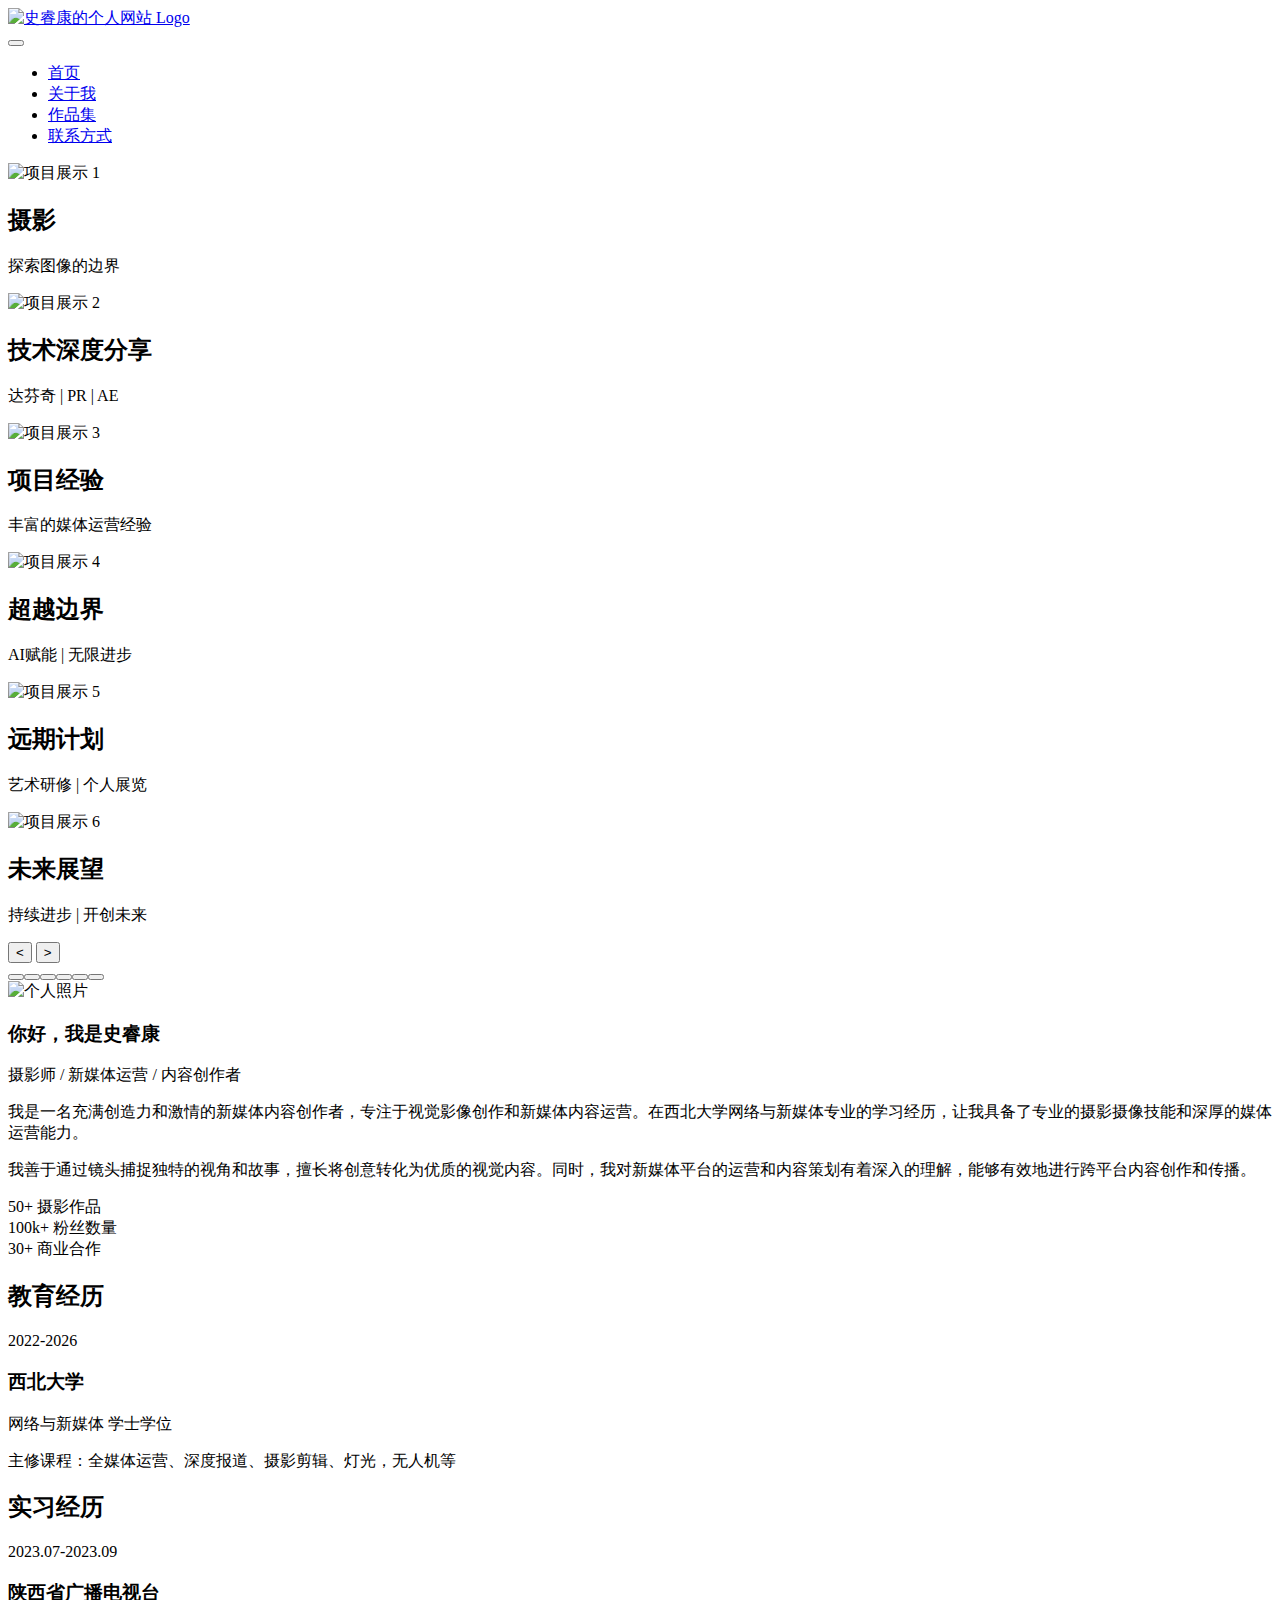
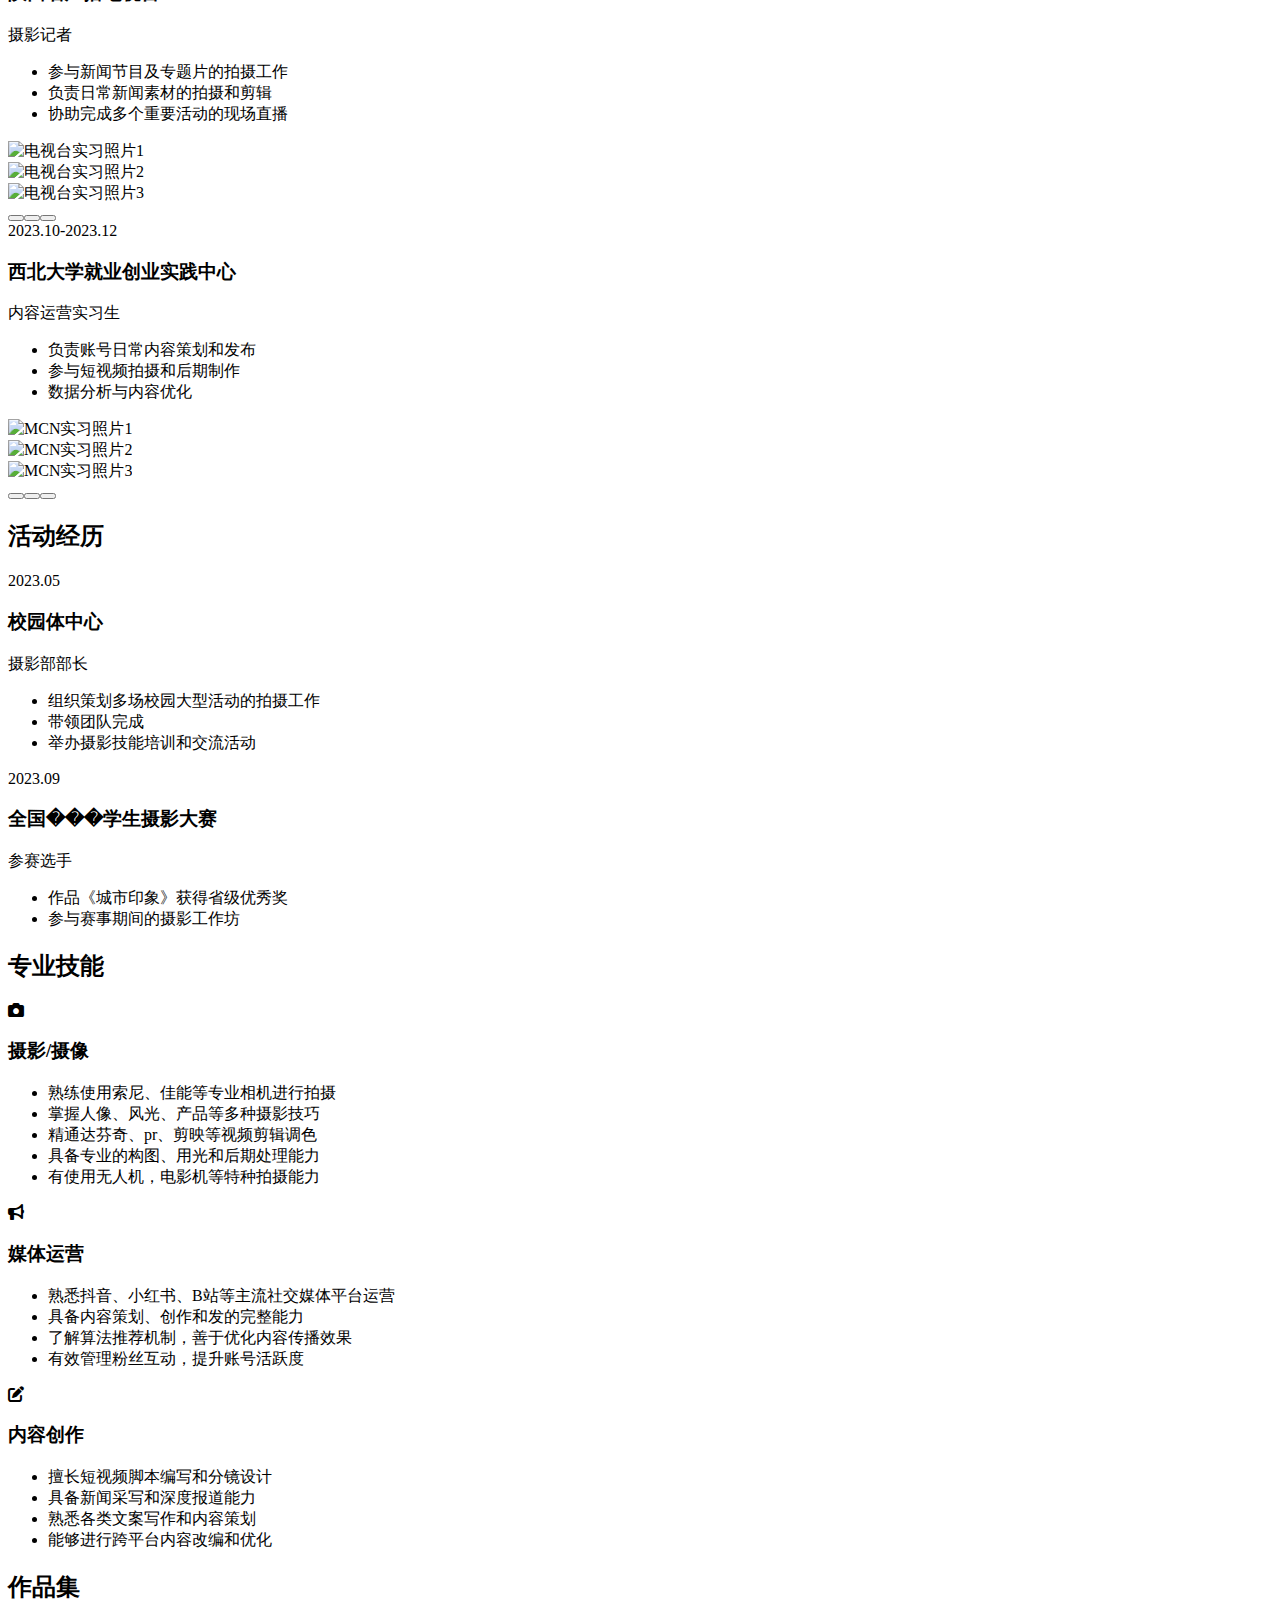
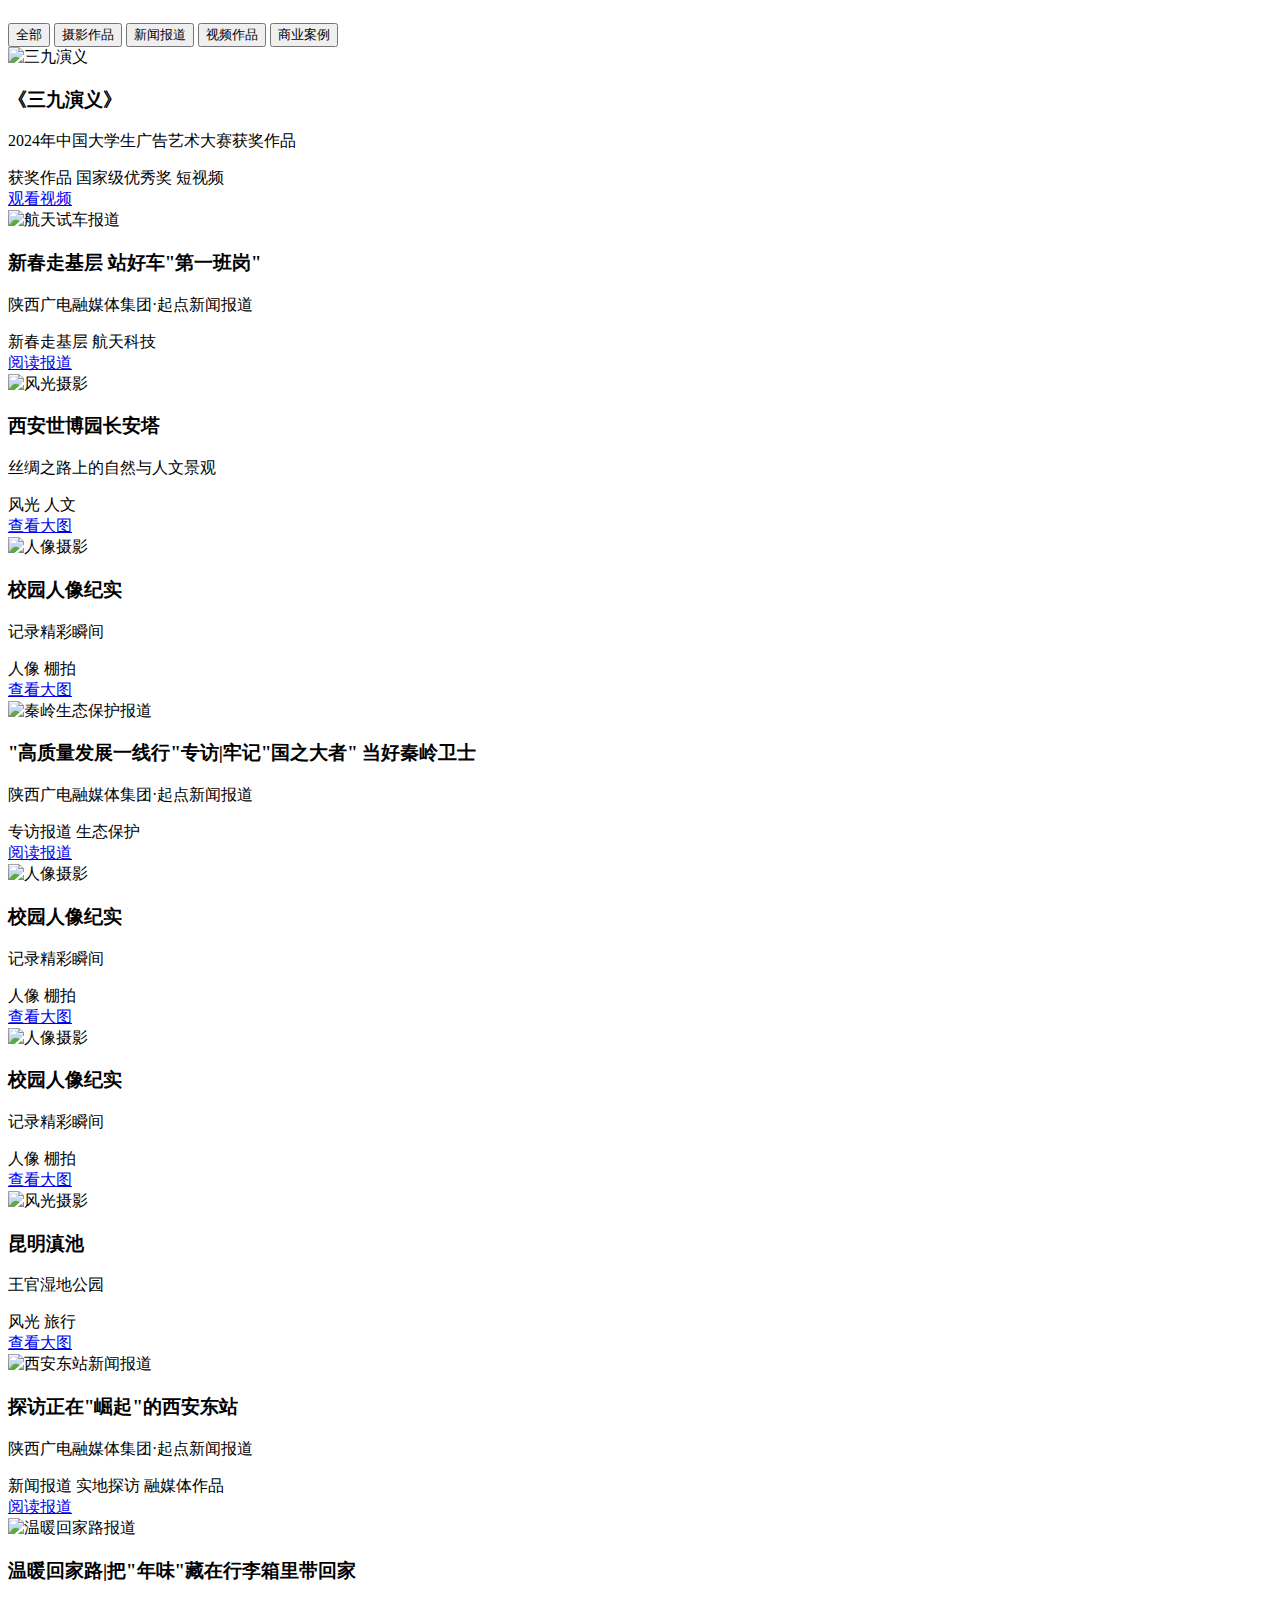
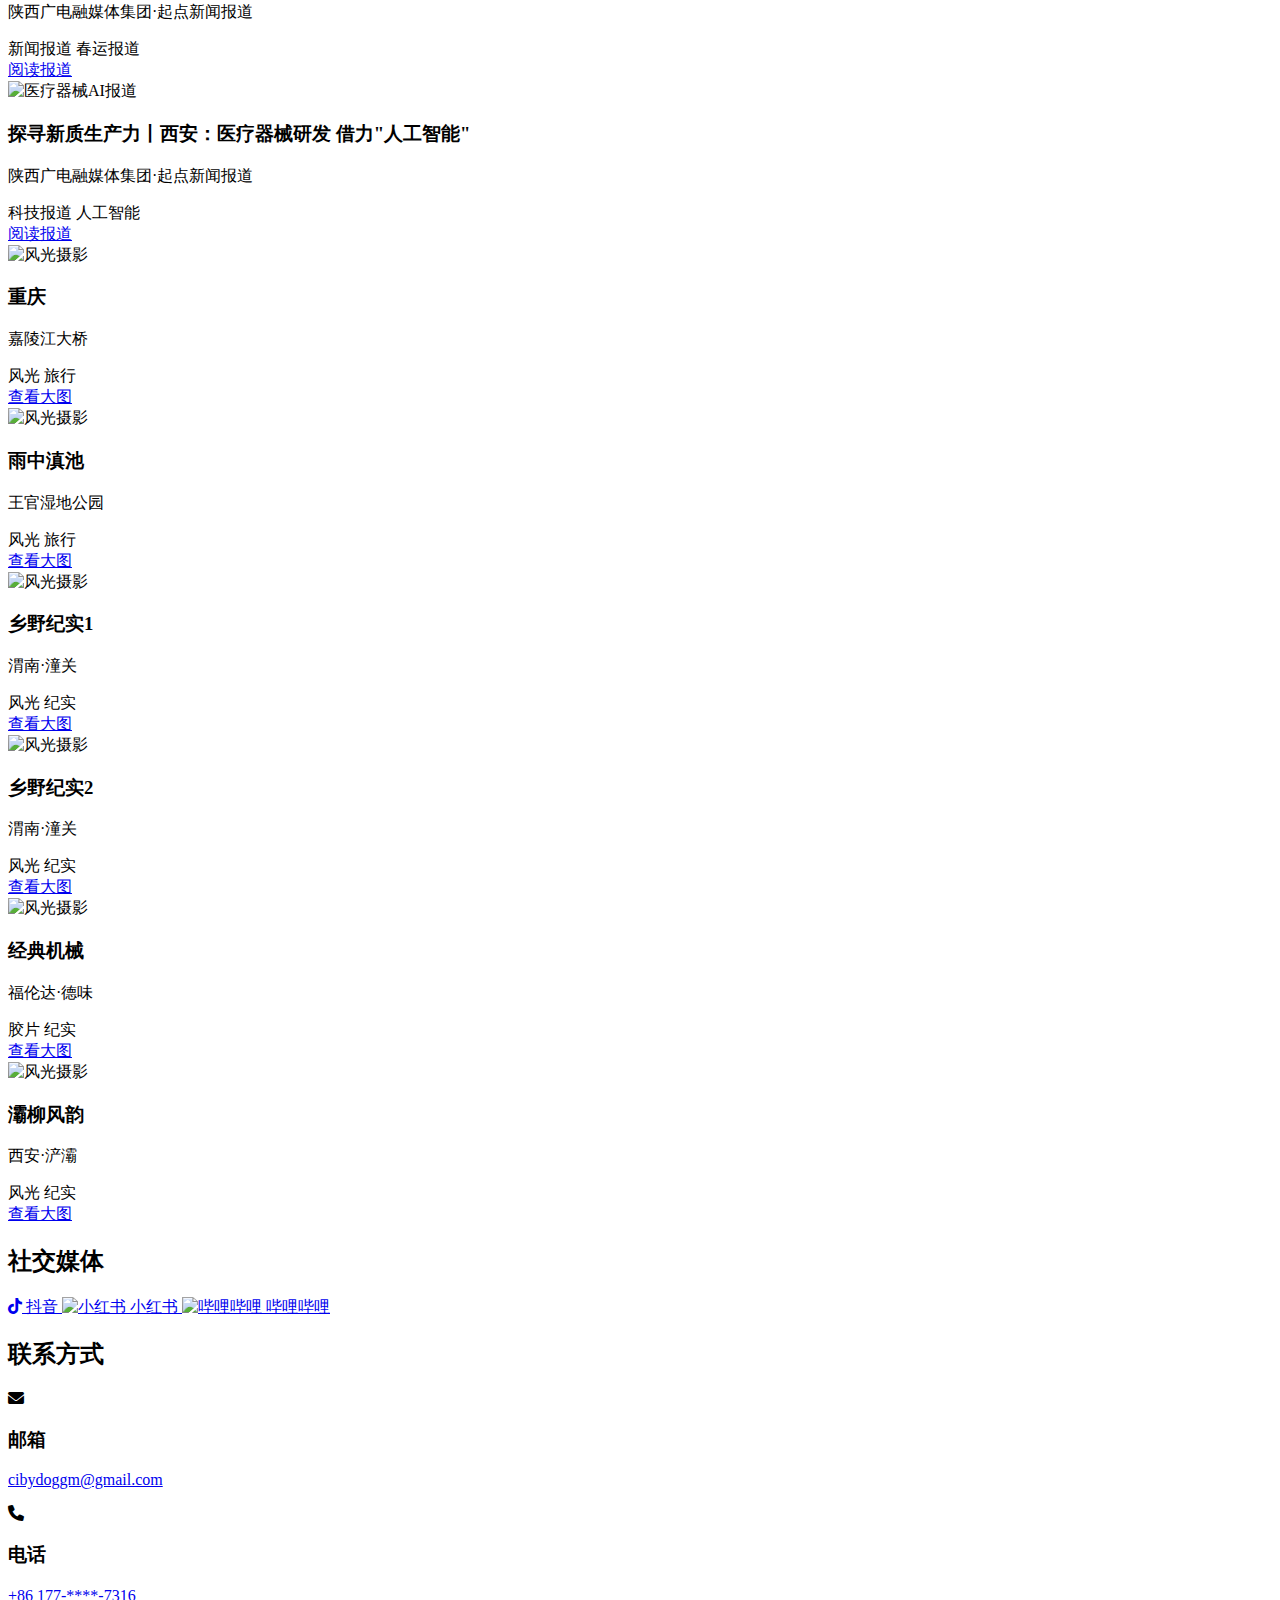
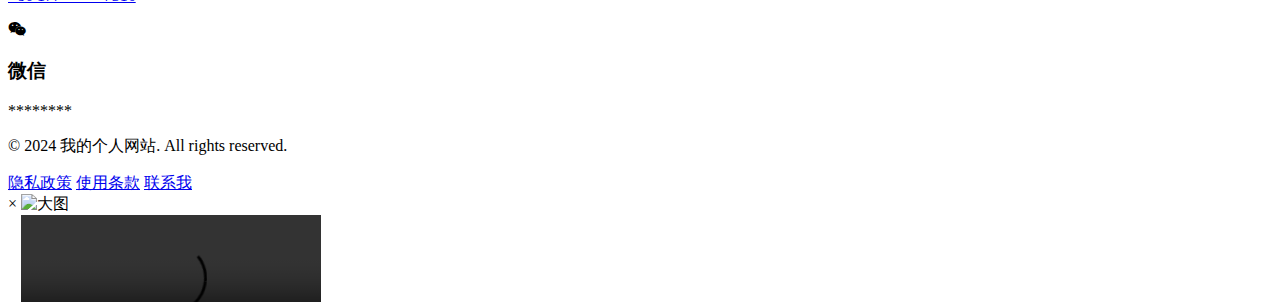
==== commit 1fd475f0: "Add files via upload" ====
--- a/index.html
+++ b/index.html
@@ -1,630 +1,10 @@
-<!DOCTYPE html> 
-<html lang="zh">
+<!DOCTYPE html>
+<html>
 <head>
     <meta charset="UTF-8">
-    <meta name="viewport" content="width=device-width, initial-scale=1.0">
-    <title>我的个人网站</title>
-    <!-- Font Awesome CDN -->
-    <link rel="stylesheet" href="https://cdnjs.cloudflare.com/ajax/libs/font-awesome/6.0.0/css/all.min.css">
-    <link rel="stylesheet" href="styles/navbar.css">
-    <link rel="stylesheet" href="styles/main.css">
-    <link rel="stylesheet" href="styles/carousel.css">
+    <meta http-equiv="refresh" content="0; url=./index0.html">
 </head>
 <body>
-    <!-- 导航栏 -->
-    <nav class="navbar">
-        <div class="nav-brand">
-            <a href="#"><img src="./images/logo.jpg" alt="Logo" class="logo"></a>
-        </div>
-        <button class="nav-toggle">
-            <span class="hamburger"></span>
-        </button>
-        <div class="nav-menu">
-            <ul>
-                <li><a href="#home">首页</a></li>
-                <li><a href="about.html">关于我</a></li>
-                <li><a href="portfolio.html">作品集</a></li>
-                <li><a href="#contact">联系方式</a></li>
-            </ul>
-        </div>
-    </nav>
-
-    <!-- 照片轮播 -->
-    <section id="carousel" class="carousel">
-        <div class="carousel-container">
-            <div class="carousel-slide active">
-                <img src="./images/mainphoto/1.jpg" alt="项目展示 1">
-                <div class="carousel-caption">
-                    <h2>摄影</h2>
-                    <p>探索图像的边界</p>
-                </div>
-            </div>
-            <div class="carousel-slide">
-                <img src="./images/mainphoto/2.jpg" alt="项目展示 2">
-                <div class="carousel-caption">
-                    <h2>技术深度分享</h2>
-                    <p>达芬奇 | PR | AE</p>
-                </div>
-            </div>
-            <div class="carousel-slide">
-                <img src="./images/mainphoto/3.jpg" alt="项目展示 3">
-                <div class="carousel-caption">
-                    <h2>项目经验</h2>
-                    <p>丰富的媒体运营经验</p>
-                </div>
-            </div>
-            <div class="carousel-slide">
-                <img src="./images/mainphoto/4.jpg" alt="项目展示 4">
-                <div class="carousel-caption">
-                    <h2>超越边界</h2>
-                    <p>AI赋能 | 无限进步</p>
-                </div>
-            </div>
-            <div class="carousel-slide">
-                <img src="./images/mainphoto/5.jpg" alt="项目展示 5">
-                <div class="carousel-caption">
-                    <h2>远期计划</h2>
-                    <p>艺术研修 | 个人展览</p>
-                </div>
-            </div>
-            <div class="carousel-slide">
-                <img src="./images/mainphoto/6.jpg" alt="项目展示 6">
-                <div class="carousel-caption">
-                    <h2>未来展望</h2>
-                    <p>持续进步 | 开创未来</p>
-                </div>
-            </div>
-        </div>
-        <button class="carousel-button prev" aria-label="上一张">&lt;</button>
-        <button class="carousel-button next" aria-label="下一张">&gt;</button>
-        <div class="carousel-dots"></div>
-    </section>
-
-    <!-- 主要内容区域 -->
-    <main>
-        <!-- 个人简介 -->
-        <section id="about" class="section about-section">
-            <div class="about-container">
-                <div class="about-image">
-                    <img src="./images/个人照片.jpg" alt="个人照片">
-                </div>
-                <div class="about-content">
-                    <h3>你好，我是<span class="highlight">史睿康</span></h3>
-                    <p class="about-title">摄影师 / 新媒体运营 / 内容创作者</p>
-                    <p class="about-description">
-                        我是一名充满创造力和激情的新媒体内容创作者，专注于视觉影像创作和新媒体内容运营。在西北大学网络与新媒体专业的学习经历，让我具备了专业的摄影摄像技能和深厚的媒体运营能力。
-                    </p>
-                    <p class="about-description">
-                        我善于通过镜头捕捉独特的视角和故事，擅长将创意转化为优质的视觉内容。同时，我对新媒体平台的运营和内容策划有着深入的理解，能够有效地进行跨平台内容创作和传播。
-                    </p>
-                    <div class="about-stats">
-                        <div class="stat-item">
-                            <span class="stat-number">50+</span>
-                            <span class="stat-label">摄影作品</span>
-                        </div>
-                        <div class="stat-item">
-                            <span class="stat-number">100k+</span>
-                            <span class="stat-label">粉丝数量</span>
-                        </div>
-                        <div class="stat-item">
-                            <span class="stat-number">30+</span>
-                            <span class="stat-label">商业合作</span>
-                        </div>
-                    </div>
-                </div>
-            </div>
-        </section>
-
-        <!-- 教育经历 -->
-        <section id="education" class="section">
-            <h2>教育经历</h2>
-            <div class="timeline">
-                <div class="timeline-item">
-                    <div class="timeline-date">2022-2026</div>
-                    <div class="timeline-content">
-                        <h3>西北大学</h3>
-                        <p>网络与新媒体 学士学位</p>
-                        <p>主修课程：全媒体运营、深度报道、摄影剪辑、灯光，无人机等</p>
-                    </div>
-                <!-- 可以添加更多教育经历 -->
-            </div>
-        </section>
-
-        <!-- 教育经历后添加 -->
-        <section id="experience" class="section experience-section">
-            <h2>实习经历</h2>
-            <div class="experience-container">
-                <!-- 左侧时间轴 -->
-                <div class="timeline">
-                    <!-- 第一段实习经历 -->
-                    <div class="timeline-item">
-                        <div class="timeline-date">2023.07-2023.09</div>
-                        <div class="timeline-content">
-                            <h3>陕西省广播电视台</h3>
-                            <p class="timeline-role">摄影记者</p>
-                            <ul class="timeline-details">
-                                <li>参与新闻节目及专题片的拍摄工作</li>
-                                <li>负责日常新闻素材的拍摄和剪辑</li>
-                                <li>协助完成多个重要活动的现场直播</li>
-                            </ul>
-                            <!-- 第一段实习的轮播图 -->
-                            <div class="experience-carousel">
-                                <div class="exp-carousel-container">
-                                    <div class="exp-slide active">
-                                        <img src="./images/experience/tv1.jpg" alt="电视台实习照片1">
-                                    </div>
-                                    <div class="exp-slide">
-                                        <img src="./images/experience/tv2.jpg" alt="电视台实习照片2">
-                                    </div>
-                                    <div class="exp-slide">
-                                        <img src="./images/experience/tv3.jpg" alt="电视台实习���片3">
-                                    </div>
-                                </div>
-                                <div class="exp-carousel-dots"></div>
-                            </div>
-                        </div>
-                    </div>
-
-                    <!-- 第二段实习经历 -->
-                    <div class="timeline-item">
-                        <div class="timeline-date">2023.10-2023.12</div>
-                        <div class="timeline-content">
-                            <h3>西北大学就业创业实践中心</h3>
-                            <p class="timeline-role">内容运营实习生</p>
-                            <ul class="timeline-details">
-                                <li>负责账号日常内容策划和发布</li>
-                                <li>参与短视频拍摄和后期制作</li>
-                                <li>数据分析与内容优化</li>
-                            </ul>
-                            <!-- 第二段实习的轮播图 -->
-                            <div class="experience-carousel">
-                                <div class="exp-carousel-container">
-                                    <div class="exp-slide active">
-                                        <img src="./images/experience/j1.jpg" alt="MCN实习照片1">
-                                    </div>
-                                    <div class="exp-slide">
-                                        <img src="./images/experience/j2.jpg" alt="MCN实习照片2">
-                                    </div>
-                                    <div class="exp-slide">
-                                        <img src="./images/experience/j3.jpg" alt="MCN实习照片3">
-                                    </div>
-                                </div>
-                                <div class="exp-carousel-dots"></div>
-                            </div>
-                        </div>
-                    </div>
-                </div>
-            </div>
-        </section>
-
-        <section id="activities" class="section activities-section">
-            <h2>活动经历</h2>
-            <div class="timeline">
-                <div class="timeline-item">
-                    <div class="timeline-date">2023.05</div>
-                    <div class="timeline-content">
-                        <h3>校园媒体中心</h3>
-                        <p class="timeline-role">摄影部部长</p>
-                        <ul class="timeline-details">
-                            <li>组织策划多场校园大型活动的拍摄工作</li>
-                            <li>带领团队完成</li>
-                            <li>举办摄影技能培训和交流活动</li>
-                        </ul>
-                    </div>
-                </div>
-                <div class="timeline-item">
-                    <div class="timeline-date">2023.09</div>
-                    <div class="timeline-content">
-                        <h3>全国大学生摄影大赛</h3>
-                        <p class="timeline-role">参赛选手</p>
-                        <ul class="timeline-details">
-                            <li>作品《城市印象》获得省级优秀奖</li>
-                            <li>参与赛事期间的摄影工作坊</li>
-                        </ul>
-                    </div>
-                </div>
-            </div>
-        </section>
-
-        <!-- 技能展示 -->
-        <section id="skills" class="section">
-            <h2>专业技能</h2>
-            <div class="skills-grid">
-                <div class="skill-item">
-                    <div class="skill-header">
-                        <i class="fas fa-camera"></i>
-                        <h3>摄影/摄像</h3>
-                        <div class="skill-bar">
-                            <div class="skill-level" style="width: 100%"></div>
-                        </div>
-                    </div>
-                    <div class="skill-description">
-                        <ul>
-                            <li>熟练使用索尼、佳能等专业相机进行拍摄</li>
-                            <li>掌握人像、风光、产品等多种摄影技巧</li>
-                            <li>精通达芬奇、pr、剪映等视频剪辑调色</li>
-                            <li>具备专业的构图、用光和后期处理能力</li>
-                            <li>有使用无人机，电影机等特种拍摄能力</li>
-                        </ul>
-                    </div>
-                </div>
-                <div class="skill-item">
-                    <div class="skill-header">
-                        <i class="fas fa-bullhorn"></i>
-                        <h3>媒体运营</h3>
-                        <div class="skill-bar">
-                            <div class="skill-level" style="width: 75%"></div>
-                        </div>
-                    </div>
-                    <div class="skill-description">
-                        <ul>
-                            <li>熟悉抖音、小红书、B站等主流社交媒体平台运营</li>
-                            <li>具备内容策划、创作和发布的完整能力</li>
-                            <li>了解算法推荐机制，善于优化内容传播效果</li>
-                            <li>有效管理粉丝互动，提升账号活跃度</li>
-                        </ul>
-                    </div>
-                </div>
-                <div class="skill-item">
-                    <div class="skill-header">
-                        <i class="fas fa-edit"></i>
-                        <h3>内容创作</h3>
-                        <div class="skill-bar">
-                            <div class="skill-level" style="width: 88%"></div>
-                        </div>
-                    </div>
-                    <div class="skill-description">
-                        <ul>
-                            <li>擅长短视频脚本编写和分镜设计</li>
-                            <li>具备新闻采写和深度报道能力</li>
-                            <li>熟悉各类文案写作和内容策划</li>
-                            <li>能够进行跨平台内容改编和优化</li>
-                        </ul>
-                    </div>
-                </div>
-            </div>
-        </section>
-
-        <!-- 作���集 -->
-        <section id="portfolio" class="section">
-            <h2>作品集</h2>
-            <div class="portfolio-tabs">
-                <button class="portfolio-tab active" data-category="all">全部</button>
-                <button class="portfolio-tab" data-category="photo">摄影作品</button>
-                <button class="portfolio-tab" data-category="news">新闻报道</button>
-                <button class="portfolio-tab" data-category="video">视频作品</button>
-                <button class="portfolio-tab" data-category="commercial">商业案例</button>
-            </div>
-            <div class="portfolio-grid">
-                <!-- 视频作品 -->
-                <div class="portfolio-item" data-category="video">
-                    <img src="images/portfolio/s.png" alt="三九演义">
-                    <div class="portfolio-overlay">
-                        <h3>《三九演义》</h3>
-                        <p>2024年中国大学生广告艺术大赛获奖作品</p>
-                        <div class="portfolio-tags">
-                            <span>获奖作品</span>
-                            <span>国家级优秀奖</span>
-                            <span>短视频</span>
-                        </div>
-                        <a href="#" class="portfolio-btn" 
-                           data-type="video"
-                           data-src="images/video/WeChat_20241219130752.mp4">观看视频</a>
-                    </div>
-                </div>
-                <!-- 添加航天试车报道 -->
-                <div class="portfolio-item" data-category="news">
-                    <img src="images/experience/tv1.jpg" alt="航天试车报道">
-                    <div class="portfolio-overlay">
-                        <h3>新春走基层 站好试车"第一班岗"</h3>
-                        <p>陕西广电融媒体集团·起点新闻报道</p>
-                        <div class="portfolio-tags">
-                            <span>新春走基层</span>
-                            <span>航天科技</span>
-                        </div>
-                        <a href="https://qidian.sxtvs.com/timing/share/content/10489453" 
-                           class="portfolio-btn" 
-                           onclick="window.open('https://qidian.sxtvs.com/timing/share/content/10489453', '_blank')"
-                           rel="noopener noreferrer">
-                            阅读报道
-                        </a>
-                    </div>
-                </div>
-
-                <!-- 摄影作品 -->
-                <div class="portfolio-item" data-category="photo">
-                    <img src="images/photo/c1.jpg" alt="风光摄影">
-                    <div class="portfolio-overlay">
-                        <h3>西安世博园长安塔</h3>
-                        <p>丝绸之路上的自然与人文景观</p>
-                        <div class="portfolio-tags">
-                            <span>风光</span>
-                            <span>人文</span>
-                        </div>
-                        <a href="#" class="portfolio-btn" 
-                           data-type="image"
-                           data-src="images/sphoto/sc1.jpg">查看大图</a>
-                    </div>
-                </div>
-                
-                <div class="portfolio-item" data-category="photo">
-                    <img src="images/photo/a1.jpg" alt="人像摄影">
-                    <div class="portfolio-overlay">
-                        <h3>校园人像纪实</h3>
-                        <p>记录精彩瞬间</p>
-                        <div class="portfolio-tags">
-                            <span>人像</span>
-                            <span>棚拍</span>
-                        </div>
-                        <a href="#" class="portfolio-btn" 
-                           data-type="image"
-                           data-src="images/sphoto/sa1.jpg">查看大图</a>
-                    </div>
-                </div>
-                
-                <!-- 添加新的新闻作品 -->
-                <div class="portfolio-item" data-category="news">
-                    <img src="images/experience/tv4.jpg" alt="秦岭生态保护报道">
-                    <div class="portfolio-overlay">
-                        <h3>"高质量发展一线行"专访|牢记"国之大者" 当好秦岭卫士</h3>
-                        <p>陕西广电融媒体集团·起点新闻报道</p>
-                        <div class="portfolio-tags">
-                            <span>专访报道</span>
-                            <span>生态保护</span>
-                        </div>
-                        <a href="https://qidian.sxtvs.com/timing/share/content/10482517" 
-                           class="portfolio-btn" 
-                           onclick="window.open('https://qidian.sxtvs.com/timing/share/content/10482517', '_blank')"
-                           rel="noopener noreferrer">
-                            阅读报道
-                        </a>
-                    </div>
-                </div>
-                
-                <div class="portfolio-item" data-category="photo">
-                    <img src="images/photo/a2.jpg" alt="人像摄影">
-                    <div class="portfolio-overlay">
-                        <h3>校园人像纪实</h3>
-                        <p>记录精彩瞬间</p>
-                        <div class="portfolio-tags">
-                            <span>人像</span>
-                            <span>棚拍</span>
-                        </div>
-                        <a href="#" class="portfolio-btn" 
-                           data-type="image"
-                           data-src="images/sphoto/sa2.jpg">查看大图</a>
-                    </div>
-                </div>
-
-                <div class="portfolio-item" data-category="photo">
-                    <img src="images/photo/a3.jpg" alt="人像摄影">
-                    <div class="portfolio-overlay">
-                        <h3>校园人像纪实</h3>
-                        <p>记录精彩瞬间</p>
-                        <div class="portfolio-tags">
-                            <span>人像</span>
-                            <span>棚拍</span>
-                        </div>
-                        <a href="#" class="portfolio-btn" 
-                           data-type="image"
-                           data-src="images/sphoto/sa3.jpg">查看大图</a>
-                    </div>
-                </div>
-
-                <div class="portfolio-item" data-category="photo">
-                    <img src="images/photo/n2.jpg" alt="风光摄影">
-                    <div class="portfolio-overlay">
-                        <h3>昆明滇池</h3>
-                        <p>王官湿地公园</p>
-                        <div class="portfolio-tags">
-                            <span>风光</span>
-                            <span>旅行</span>
-                        </div>
-                        <a href="#" class="portfolio-btn" 
-                           data-type="image"
-                           data-src="images/sphoto/sn2.jpg">查看大图</a>
-                    </div>
-                </div>
-
-                <!-- 修改新闻作品的部分 -->
-                <div class="portfolio-item" data-category="news">
-                    <img src="images/experience/tv3.jpg" alt="西安东站新闻报道">
-                    <div class="portfolio-overlay">
-                        <h3>探访正在"崛起"的西安东站</h3>
-                        <p>陕西广电融媒体集团·起点新闻报道</p>
-                        <div class="portfolio-tags">
-                            <span>新闻报道</span>
-                            <span>实地探访</span>
-                            <span>融媒体作品</span>
-                        </div>
-                        <a href="https://qidian.sxtvs.com/timing/share/content/10482946" 
-                           class="portfolio-btn" 
-                           onclick="window.open('https://qidian.sxtvs.com/timing/share/content/10482946', '_blank')"
-                           rel="noopener noreferrer">
-                            阅读报道
-                        </a>
-                    </div>
-                </div>
-
-                <!-- 添加温暖回家路报道 -->
-                <div class="portfolio-item" data-category="news">
-                    <img src="images/experience/tv5.jpg" alt="温暖回家路报道">
-                    <div class="portfolio-overlay">
-                        <h3>温暖回家路|把"年味"藏在行李箱里带回家</h3>
-                        <p>陕西广电融媒体集团·起点新闻报道</p>
-                        <div class="portfolio-tags">
-                            <span>新闻报道</span>
-                            <span>春运报道</span>
-                        </div>
-                        <a href="https://qidian.sxtvs.com/timing/share/content/10486767" 
-                           class="portfolio-btn" 
-                           onclick="window.open('https://qidian.sxtvs.com/timing/share/content/10486767', '_blank')"
-                           rel="noopener noreferrer">
-                            阅读报道
-                        </a>
-                    </div>
-                </div>
-
-                <!-- 添加医疗器械AI报道 -->
-                <div class="portfolio-item" data-category="news">
-                    <img src="images/experience/tv6.jpg" alt="医疗器械AI报道">
-                    <div class="portfolio-overlay">
-                        <h3>探寻新质生产力丨西安：医疗器械研发 借力"人工智能"</h3>
-                        <p>陕西广电融媒体集团·起点新闻报道</p>
-                        <div class="portfolio-tags">
-                            <span>科技报道</span>
-                            <span>人工智能</span>
-                        </div>
-                        <a href="https://qidian.sxtvs.com/timing/share/content/10493211" 
-                           class="portfolio-btn" 
-                           onclick="window.open('https://qidian.sxtvs.com/timing/share/content/10493211', '_blank')"
-                           rel="noopener noreferrer">
-                            阅读报道
-                        </a>
-                    </div>
-                </div>
-
-                <div class="portfolio-item" data-category="photo">
-                    <img src="images/photo/n1.jpg" alt="风光摄影">
-                    <div class="portfolio-overlay">
-                        <h3>雨中滇池</h3>
-                        <p>王官湿地公园</p>
-                        <div class="portfolio-tags">
-                            <span>风光</span>
-                            <span>旅行</span>
-                        </div>
-                        <a href="#" class="portfolio-btn" 
-                           data-type="image"
-                           data-src="images/sphoto/sn1.jpg">查看大图</a>
-                    </div>
-                </div>
-
-                <div class="portfolio-item" data-category="photo">
-                    <img src="images/photo/n4.jpg" alt="风光摄影">
-                    <div class="portfolio-overlay">
-                        <h3>乡野纪实1</h3>
-                        <p>渭南·潼关</p>
-                        <div class="portfolio-tags">
-                            <span>风光</span>
-                            <span>纪实</span>
-                        </div>
-                        <a href="#" class="portfolio-btn" 
-                           data-type="image"
-                           data-src="images/sphoto/sn4.jpg">查看大图</a>
-                    </div>
-                </div>
-
-                <div class="portfolio-item" data-category="photo">
-                    <img src="images/photo/n5.jpg" alt="风光摄影">
-                    <div class="portfolio-overlay">
-                        <h3>乡野纪实2</h3>
-                        <p>渭南·潼关</p>
-                        <div class="portfolio-tags">
-                            <span>风光</span>
-                            <span>纪实</span>
-                        </div>
-                        <a href="#" class="portfolio-btn" 
-                           data-type="image"
-                           data-src="images/sphoto/sn5.jpg">查看大图</a>
-                    </div>
-                </div>
-
-                <div class="portfolio-item" data-category="photo">
-                    <img src="images/photo/2.jpg" alt="风光摄影">
-                    <div class="portfolio-overlay">
-                        <h3>经典机械</h3>
-                        <p>福伦达·德味</p>
-                        <div class="portfolio-tags">
-                            <span>胶片</span>
-                            <span>纪实</span>
-                        </div>
-                        <a href="#" class="portfolio-btn" 
-                           data-type="image"
-                           data-src="images/sphoto/s2.jpg">查看大图</a>
-                    </div>
-                </div>
-
-                <div class="portfolio-item" data-category="photo">
-                    <img src="images/photo/s4.jpg" alt="风光摄影">
-                    <div class="portfolio-overlay">
-                        <h3>灞柳风韵</h3>
-                        <p>西安·浐灞</p>
-                        <div class="portfolio-tags">
-                            <span>风光</span>
-                            <span>纪实</span>
-                        </div>
-                        <a href="#" class="portfolio-btn" 
-                           data-type="image"
-                           data-src="images/sphoto/ss4.jpg">查看大图</a>
-                    </div>
-                </div>
-
-        </section>
-
-        <!-- 社交媒体链接 -->
-        <section id="social" class="section">
-            <h2>社交媒体</h2>
-            <div class="social-icons">
-                <a href="https://www.douyin.com/user/MS4wLjABAAAAMeimpMesxnLgY7q_lJq1ObmWVbKB2d7Nf2XlkCvduPw" 
-                   class="social-icon" 
-                   title="抖音" 
-                   target="_blank" 
-                   rel="noopener noreferrer">
-                    <i class="fab fa-tiktok"></i>
-                    <span class="social-name">抖音</span>
-                </a>
-                <a href="https://www.xiaohongshu.com/user/profile/639741f60000000026007907" 
-                   class="social-icon" 
-                   title="小红书" 
-                   target="_blank" 
-                   rel="noopener noreferrer">
-                    <img src="./images/redbook.png" alt="小红书" class="custom-icon">
-                    <span class="social-name">小红书</span>
-                </a>
-                <a href="https://b23.tv/KzOZPyt" 
-                   class="social-icon" 
-                   title="哔哩哔哩" 
-                   target="_blank" 
-                   rel="noopener noreferrer">
-                    <img src="./images/bilibili.jpg" alt="哔哩哔哩" class="custom-icon">
-                    <span class="social-name">哔哩哔哩</span>
-                </a>
-            </div>
-        </section>
-    </main>
-
-    <!-- 页脚 -->
-    <footer>
-        <div class="footer-content">
-            <p>&copy; 2024 我的个人网站. All rights reserved.</p>
-            <div class="footer-links">
-                <a href="#">隐私政策</a>
-                <a href="#">使用条款</a>
-                <a href="mailto:your.email@example.com">联系我</a>
-            </div>
-        </div>
-    </footer>
-
-    <script src="js/main.js"></script>
-    <script src="js/carousel.js"></script>
-
-    <!-- 图片查看模态框 -->
-    <div id="imageModal" class="modal">
-        <div class="modal-content">
-            <span class="close-modal">&times;</span>
-            <img id="modalImage" src="" alt="大图">
-        </div>
-    </div>
-
-    <!-- 视频播放模态框 -->
-    <div id="videoModal" class="modal">
-        <div class="modal-content">
-            <span class="close-modal">&times;</span>
-            <video id="videoPlayer" controls>
-                <source src="" type="video/mp4">
-                您的浏览器不支持视频播放。
-            </video>
-        </div>
-    </div>
+    <p>如果没有自动跳转，请<a href="./index0.html">点击这里</a></p>
 </body>
-</html> +</html>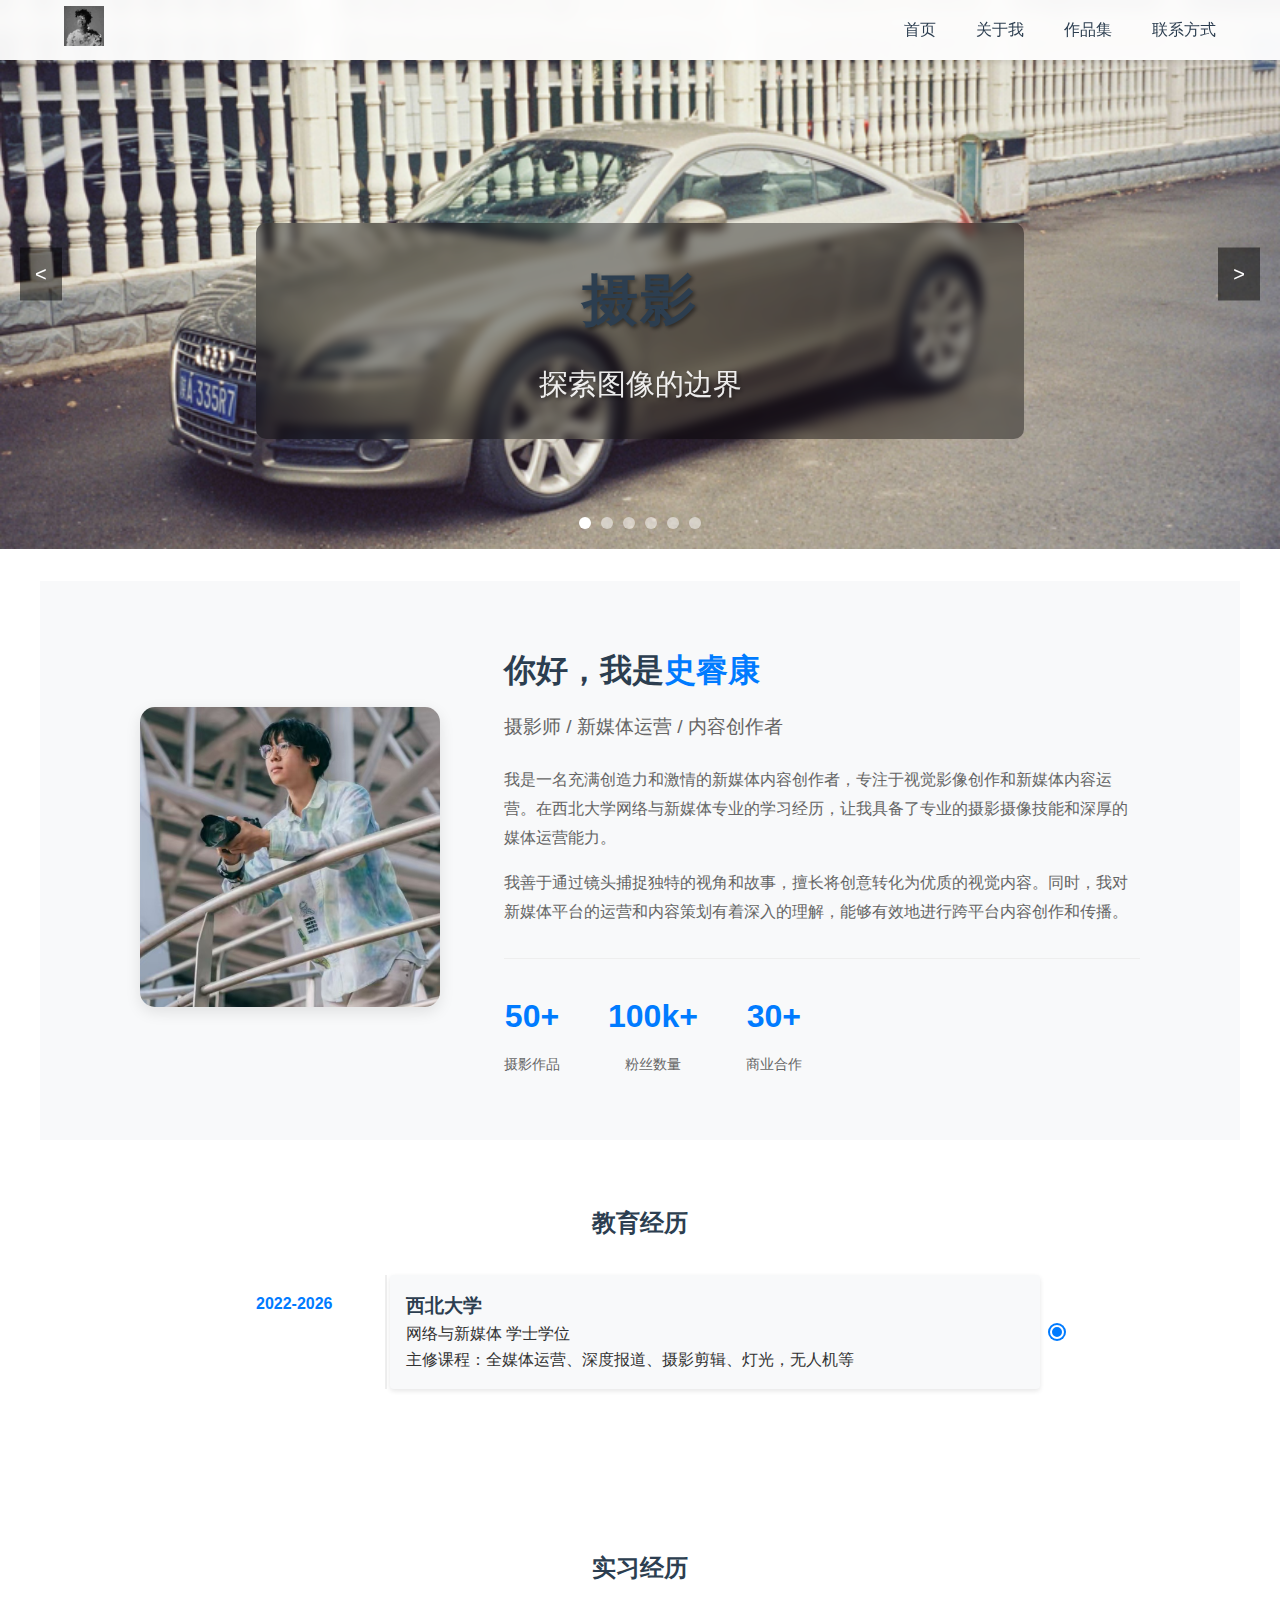
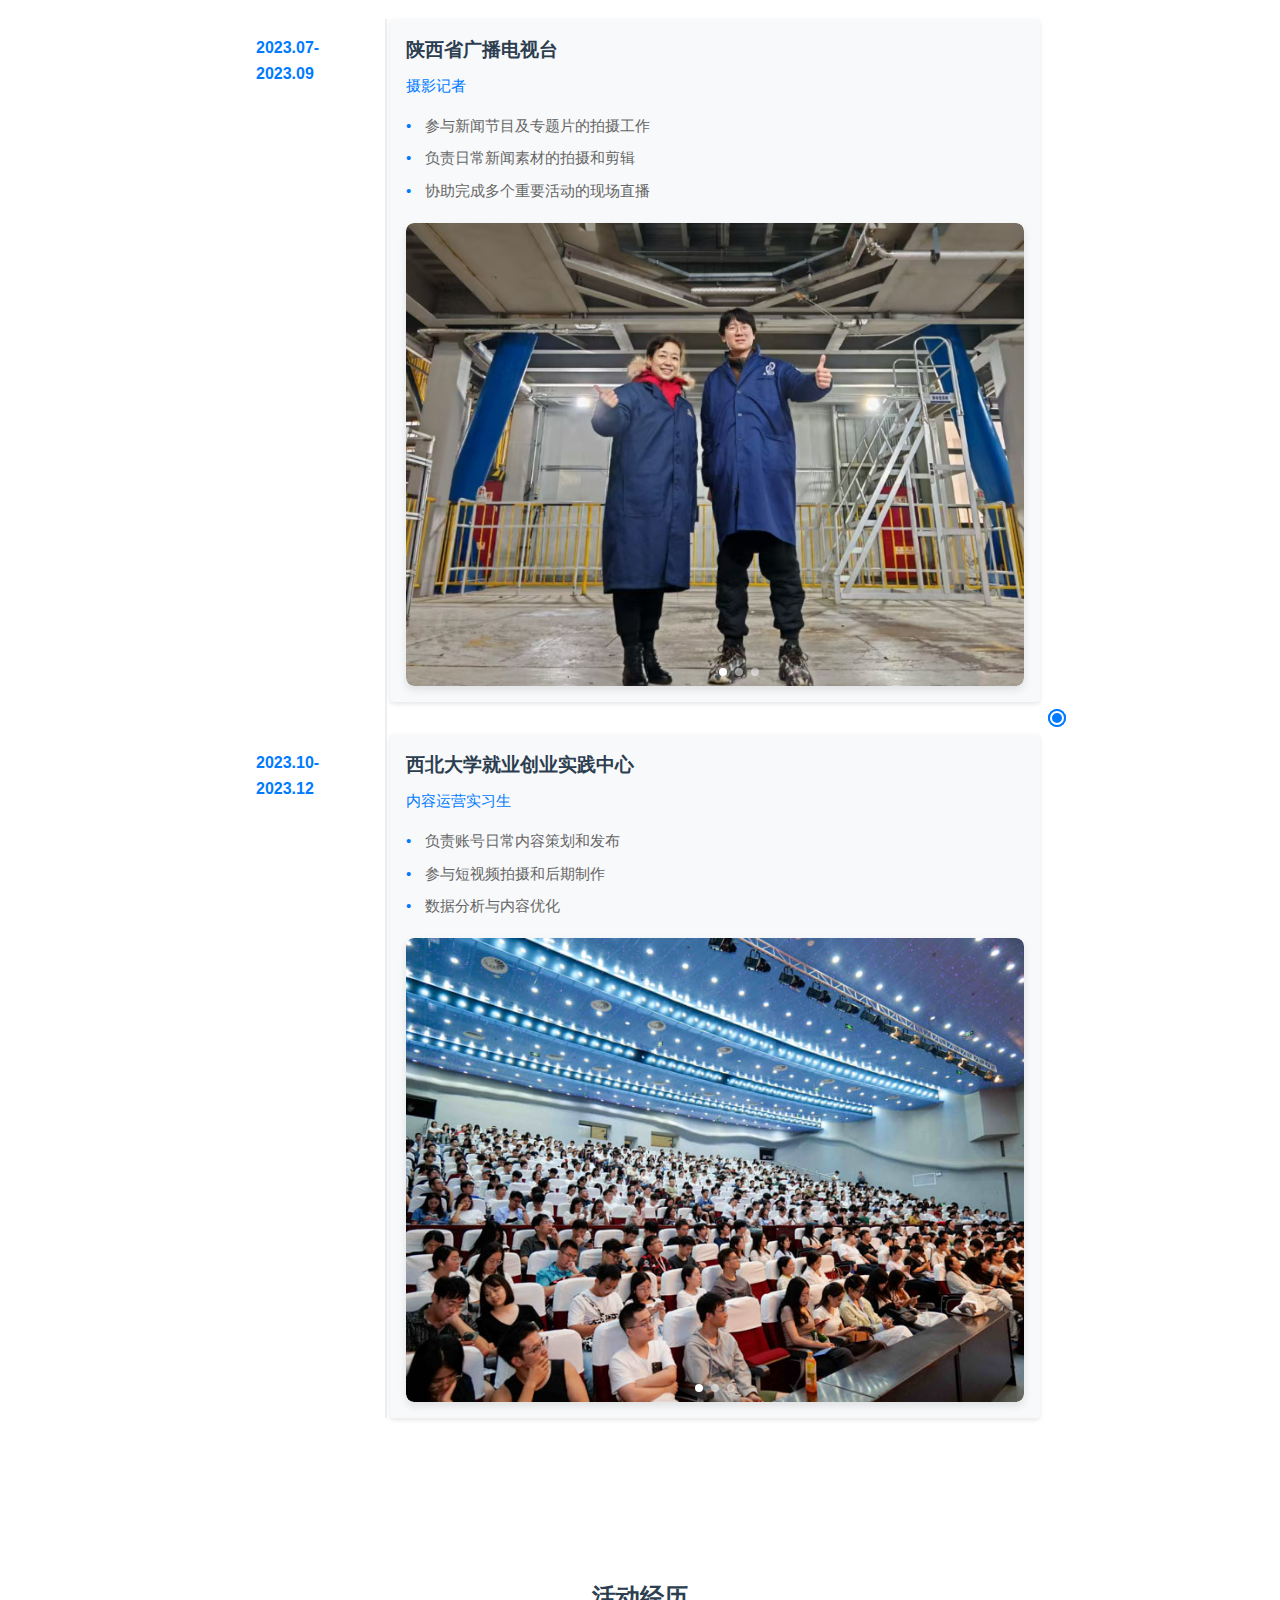
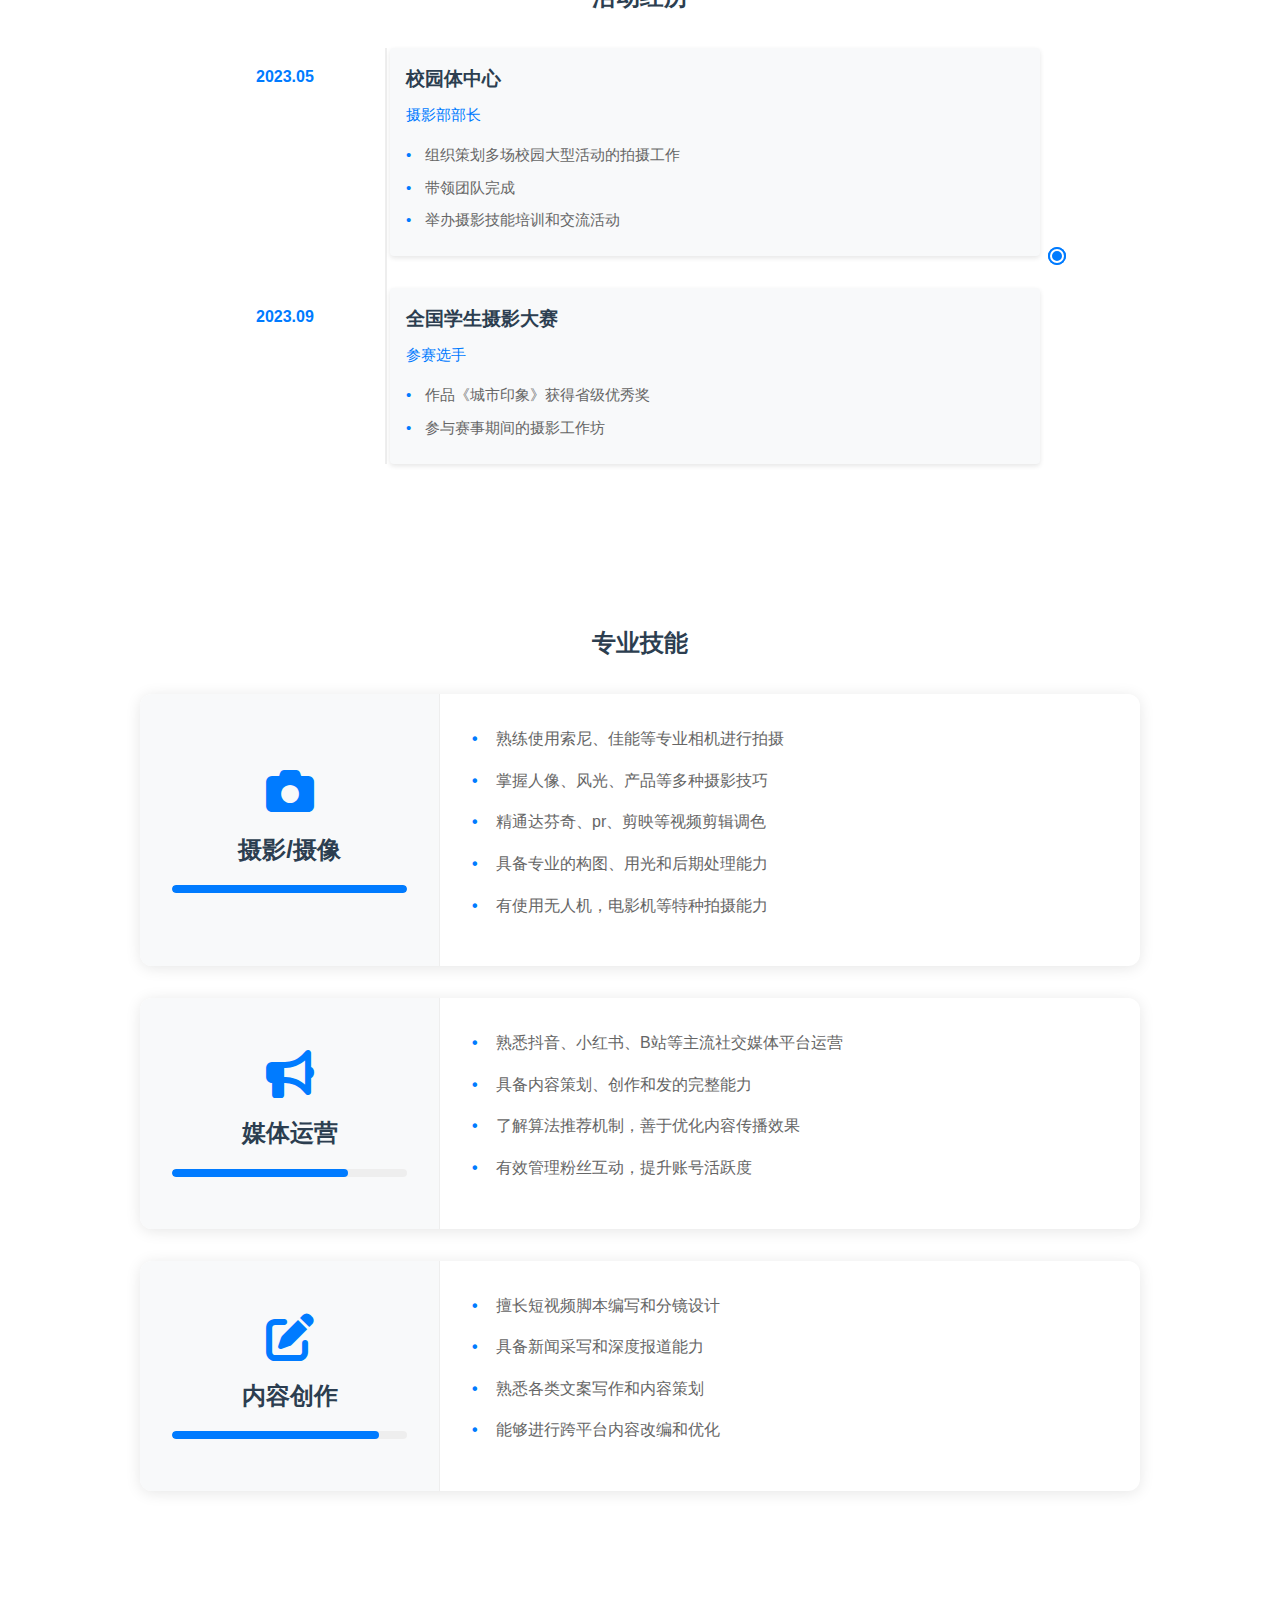
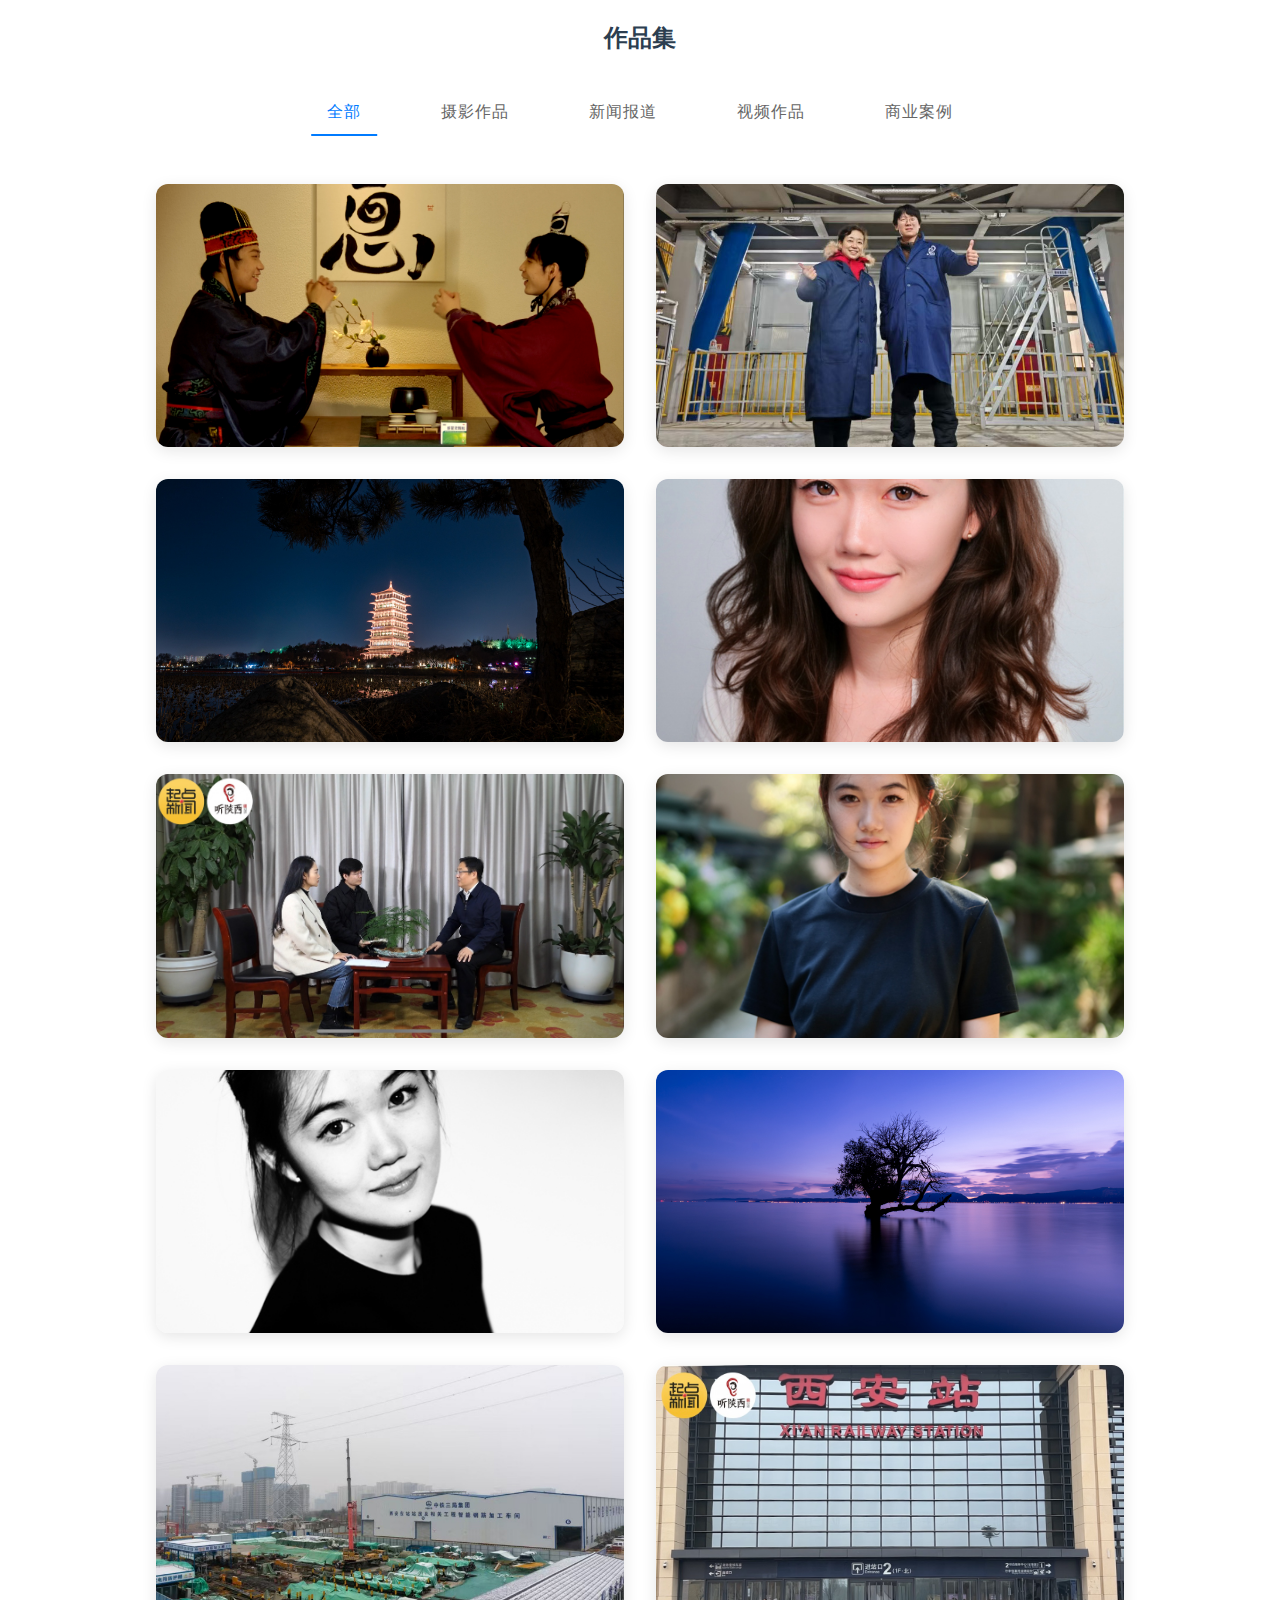
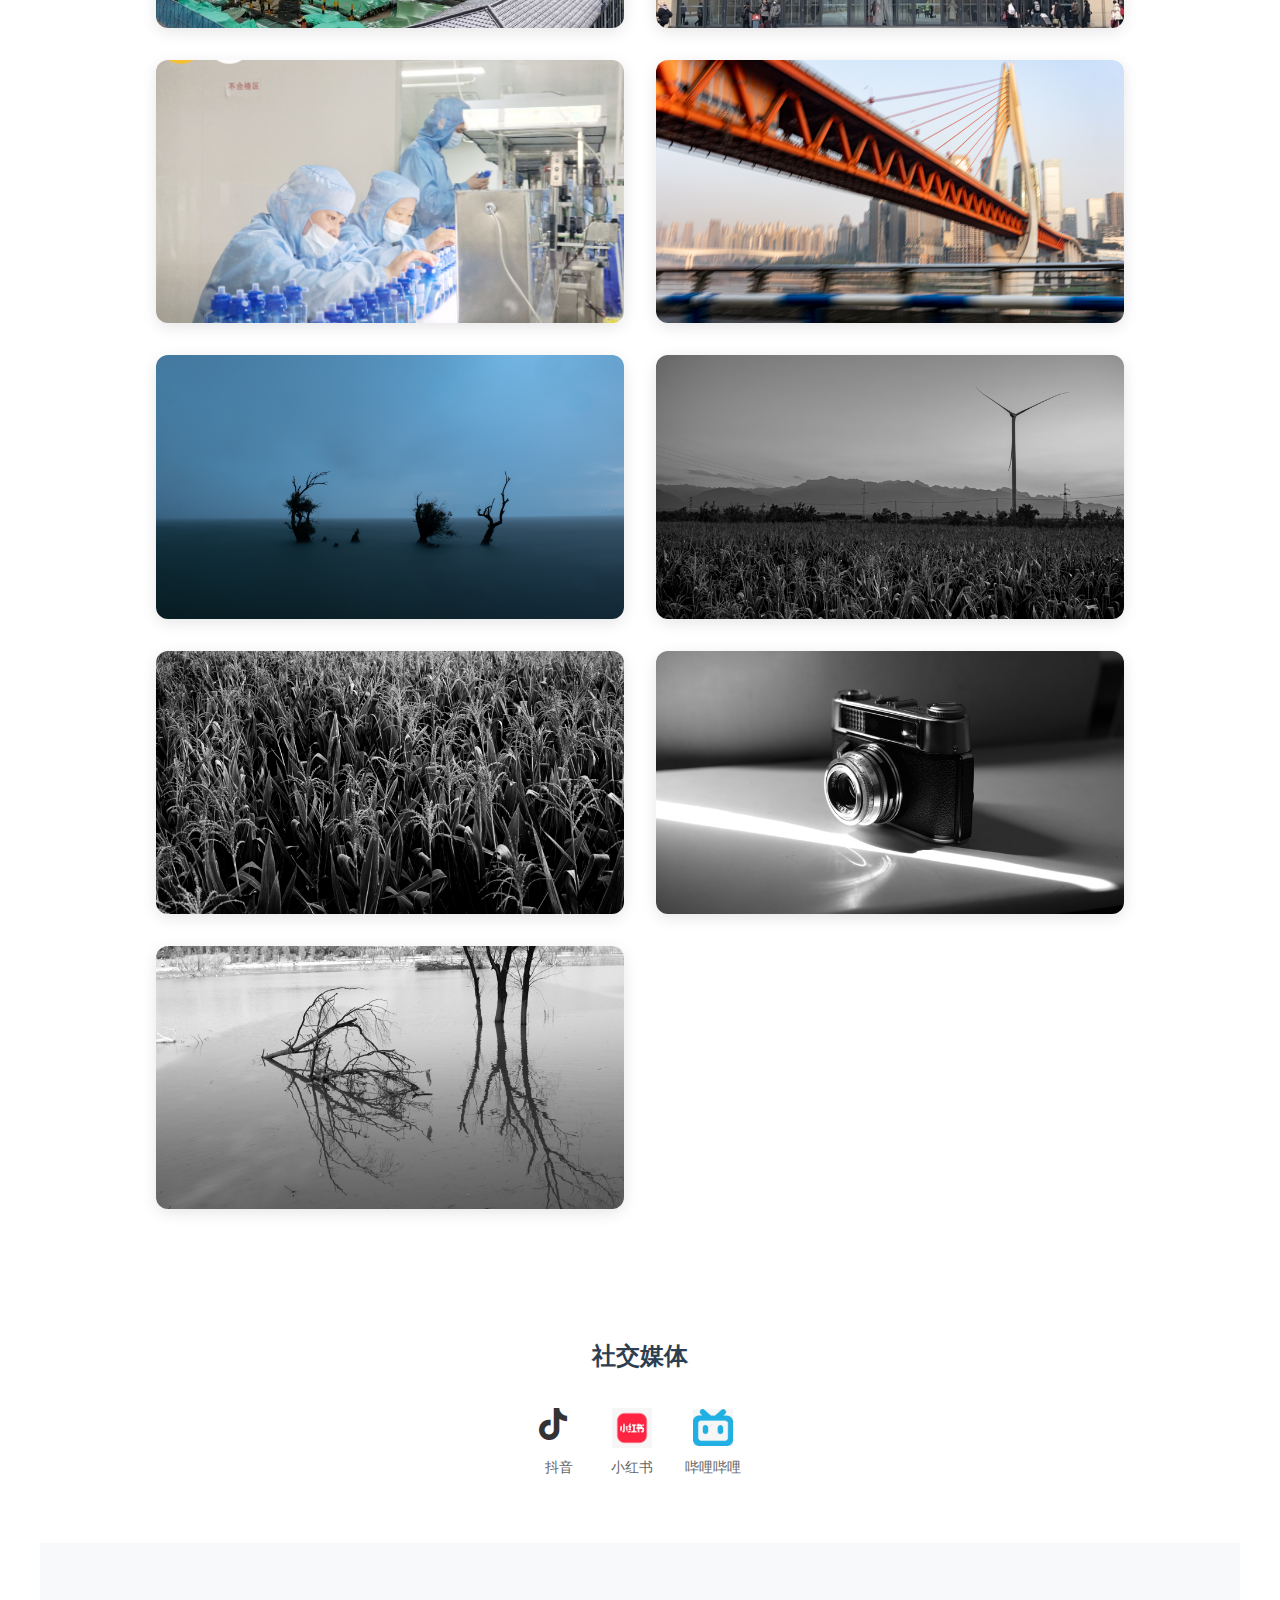
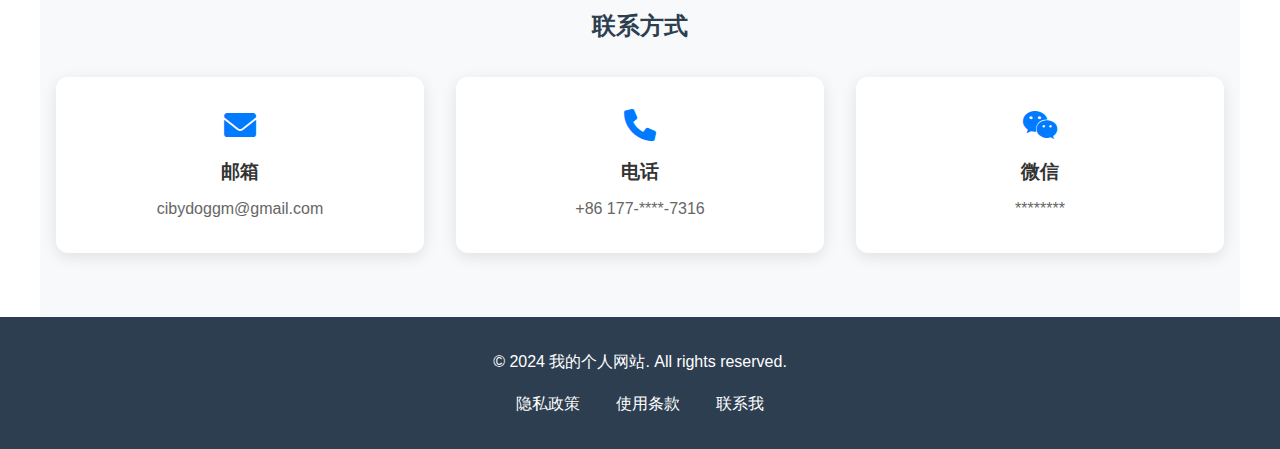
==== commit b3d79779: "Add files via upload" ====
--- a/index.html
+++ b/index.html
@@ -1,10 +1,671 @@
-<!DOCTYPE html>
-<html>
+<!DOCTYPE html> 
+<html lang="zh">
 <head>
     <meta charset="UTF-8">
-    <meta http-equiv="refresh" content="0; url=./index0.html">
+    <meta name="viewport" content="width=device-width, initial-scale=1.0">
+    <title>我的个人网站</title>
+    <!-- Font Awesome CDN -->
+    <link rel="stylesheet" href="https://cdnjs.cloudflare.com/ajax/libs/font-awesome/6.0.0/css/all.min.css">
+    <link rel="stylesheet" href="styles/navbar.css">
+    <link rel="stylesheet" href="styles/main.css">
+    <link rel="stylesheet" href="styles/carousel.css">
 </head>
 <body>
-    <p>如果没有自动跳转，请<a href="./index0.html">点击这里</a></p>
+    <!-- 导航栏 -->
+    <nav class="navbar" aria-label="主导航">
+        <div class="nav-brand">
+            <a href="index.html" aria-label="返回主页">
+                <img src="./images/logo.jpg" alt="Logo" class="logo">
+            </a>
+        </div>
+        <button class="nav-toggle" aria-label="切换导航菜单">
+            <span class="hamburger"></span>
+        </button>
+        <div class="nav-menu">
+            <ul>
+                <li><a href="index.html" class="active">首页</a></li>
+                <li><a href="index01.html">关于我</a></li>
+                <li><a href="index02.html">作品集</a></li>
+                <li><a href="#contact">联系方式</a></li>
+            </ul>
+        </div>
+    </nav>
+
+    <!-- 照片轮播 -->
+    <section id="carousel" class="carousel">
+        <div class="carousel-container">
+            <div class="carousel-slide active">
+                <img src="./images/mainphoto/1.jpg" alt="项目展示 1">
+                <div class="carousel-caption">
+                    <h2>摄影</h2>
+                    <p>探索图像的边界</p>
+                </div>
+            </div>
+            <div class="carousel-slide">
+                <img src="./images/mainphoto/2.jpg" alt="项目展示 2">
+                <div class="carousel-caption">
+                    <h2>技术深度分享</h2>
+                    <p>达芬奇 | PR | AE</p>
+                </div>
+            </div>
+            <div class="carousel-slide">
+                <img src="./images/mainphoto/3.jpg" alt="项目展示 3">
+                <div class="carousel-caption">
+                    <h2>项目经验</h2>
+                    <p>丰富的媒体运营经验</p>
+                </div>
+            </div>
+            <div class="carousel-slide">
+                <img src="./images/mainphoto/4.jpg" alt="项目展示 4">
+                <div class="carousel-caption">
+                    <h2>超越边界</h2>
+                    <p>AI赋能 | 无限进步</p>
+                </div>
+            </div>
+            <div class="carousel-slide">
+                <img src="./images/mainphoto/5.jpg" alt="项目展示 5">
+                <div class="carousel-caption">
+                    <h2>远期计划</h2>
+                    <p>艺术研修 | 个人展览</p>
+                </div>
+            </div>
+            <div class="carousel-slide">
+                <img src="./images/mainphoto/6.jpg" alt="项目展示 6">
+                <div class="carousel-caption">
+                    <h2>未来展望</h2>
+                    <p>持续进步 | 开创未来</p>
+                </div>
+            </div>
+        </div>
+        <button class="carousel-button prev" aria-label="上一张">&lt;</button>
+        <button class="carousel-button next" aria-label="下一张">&gt;</button>
+        <div class="carousel-dots"></div>
+    </section>
+
+    <!-- 主要内容区域 -->
+    <main>
+        <!-- 个人简介 -->
+        <section id="about" class="section about-section">
+            <div class="about-container">
+                <div class="about-image">
+                    <img src="./images/个人照片.jpg" alt="个人照片">
+                </div>
+                <div class="about-content">
+                    <h3>你好，我是<span class="highlight">史睿康</span></h3>
+                    <p class="about-title">摄影师 / 新媒体运营 / 内容创作者</p>
+                    <p class="about-description">
+                        我是一名充满创造力和激情的新媒体内容创作者，专注于视觉影像创作和新媒体内容运营。在西北大学网络与新媒体专业的学习经历，让我具备了专业的摄影摄像技能和深厚的媒体运营能力。
+                    </p>
+                    <p class="about-description">
+                        我善于通过镜头捕捉独特的视角和故事，擅长将创意转化为优质的视觉内容。同时，我对新媒体平台的运营和内容策划有着深入的理解，能够有效地进行跨平台内容创作和传播。
+                    </p>
+                    <div class="about-stats">
+                        <div class="stat-item">
+                            <span class="stat-number">50+</span>
+                            <span class="stat-label">摄影作品</span>
+                        </div>
+                        <div class="stat-item">
+                            <span class="stat-number">100k+</span>
+                            <span class="stat-label">粉丝数量</span>
+                        </div>
+                        <div class="stat-item">
+                            <span class="stat-number">30+</span>
+                            <span class="stat-label">商业合作</span>
+                        </div>
+                    </div>
+                </div>
+            </div>
+        </section>
+
+        <!-- 教育经历 -->
+        <section id="education" class="section">
+            <h2>教育经历</h2>
+            <div class="timeline">
+                <div class="timeline-item">
+                    <div class="timeline-date">2022-2026</div>
+                    <div class="timeline-content">
+                        <h3>西北大学</h3>
+                        <p>网络与新媒体 学士学位</p>
+                        <p>主修课程：全媒体运营、深度报道、摄影剪辑、灯光，无人机等</p>
+                    </div>
+                <!-- 可以添加更多教育经历 -->
+            </div>
+        </section>
+
+        <!-- 教育经历后添加 -->
+        <section id="experience" class="section experience-section">
+            <h2>实习经历</h2>
+            <div class="experience-container">
+                <!-- 左侧时间轴 -->
+                <div class="timeline">
+                    <!-- 第一段实习经历 -->
+                    <div class="timeline-item">
+                        <div class="timeline-date">2023.07-2023.09</div>
+                        <div class="timeline-content">
+                            <h3>陕西省广播电视台</h3>
+                            <p class="timeline-role">摄影记者</p>
+                            <ul class="timeline-details">
+                                <li>参与新闻节目及专题片的拍摄工作</li>
+                                <li>负责日常新闻素材的拍摄和剪辑</li>
+                                <li>协助完成多个重要活动的现场直播</li>
+                            </ul>
+                            <!-- 第一段实习的轮播图 -->
+                            <div class="experience-carousel">
+                                <div class="exp-carousel-container">
+                                    <div class="exp-slide active">
+                                        <img src="./images/experience/tv1.jpg" alt="电视台实习照片1">
+                                    </div>
+                                    <div class="exp-slide">
+                                        <img src="./images/experience/tv2.jpg" alt="电视台实习照片2">
+                                    </div>
+                                    <div class="exp-slide">
+                                        <img src="./images/experience/tv3.jpg" alt="电视台实习照片3">
+                                    </div>
+                                </div>
+                                <div class="exp-carousel-dots"></div>
+                            </div>
+                        </div>
+                    </div>
+
+                    <!-- 第二段实习经历 -->
+                    <div class="timeline-item">
+                        <div class="timeline-date">2023.10-2023.12</div>
+                        <div class="timeline-content">
+                            <h3>西北大学就业创业实践中心</h3>
+                            <p class="timeline-role">内容运营实习生</p>
+                            <ul class="timeline-details">
+                                <li>负责账号日常内容策划和发布</li>
+                                <li>参与短视频拍摄和后期制作</li>
+                                <li>数据分析与内容优化</li>
+                            </ul>
+                            <!-- 第二段实习的轮播图 -->
+                            <div class="experience-carousel">
+                                <div class="exp-carousel-container">
+                                    <div class="exp-slide active">
+                                        <img src="./images/experience/j1.jpg" alt="MCN实习照片1">
+                                    </div>
+                                    <div class="exp-slide">
+                                        <img src="./images/experience/j2.jpg" alt="MCN实习照片2">
+                                    </div>
+                                    <div class="exp-slide">
+                                        <img src="./images/experience/j3.jpg" alt="MCN实习照片3">
+                                    </div>
+                                </div>
+                                <div class="exp-carousel-dots"></div>
+                            </div>
+                        </div>
+                    </div>
+                </div>
+            </div>
+        </section>
+
+        <section id="activities" class="section activities-section">
+            <h2>活动经历</h2>
+            <div class="timeline">
+                <div class="timeline-item">
+                    <div class="timeline-date">2023.05</div>
+                    <div class="timeline-content">
+                        <h3>校园体中心</h3>
+                        <p class="timeline-role">摄影部部长</p>
+                        <ul class="timeline-details">
+                            <li>组织策划多场校园大型活动的拍摄工作</li>
+                            <li>带领团队完成</li>
+                            <li>举办摄影技能培训和交流活动</li>
+                        </ul>
+                    </div>
+                </div>
+                <div class="timeline-item">
+                    <div class="timeline-date">2023.09</div>
+                    <div class="timeline-content">
+                        <h3>全国学生摄影大赛</h3>
+                        <p class="timeline-role">参赛选手</p>
+                        <ul class="timeline-details">
+                            <li>作品《城市印象》获得省级优秀奖</li>
+                            <li>参与赛事期间的摄影工作坊</li>
+                        </ul>
+                    </div>
+                </div>
+            </div>
+        </section>
+
+        <!-- 技能展示 -->
+        <section id="skills" class="section">
+            <h2>专业技能</h2>
+            <div class="skills-grid">
+                <div class="skill-item">
+                    <div class="skill-header">
+                        <i class="fas fa-camera"></i>
+                        <h3>摄影/摄像</h3>
+                        <div class="skill-bar">
+                            <div class="skill-level" style="width: 100%"></div>
+                        </div>
+                    </div>
+                    <div class="skill-description">
+                        <ul>
+                            <li>熟练使用索尼、佳能等专业相机进行拍摄</li>
+                            <li>掌握人像、风光、产品等多种摄影技巧</li>
+                            <li>精通达芬奇、pr、剪映等视频剪辑调色</li>
+                            <li>具备专业的构图、用光和后期处理能力</li>
+                            <li>有使用无人机，电影机等特种拍摄能力</li>
+                        </ul>
+                    </div>
+                </div>
+                <div class="skill-item">
+                    <div class="skill-header">
+                        <i class="fas fa-bullhorn"></i>
+                        <h3>媒体运营</h3>
+                        <div class="skill-bar">
+                            <div class="skill-level" style="width: 75%"></div>
+                        </div>
+                    </div>
+                    <div class="skill-description">
+                        <ul>
+                            <li>熟悉抖音、小红书、B站等主流社交媒体平台运营</li>
+                            <li>具备内容策划、创作和发的完整能力</li>
+                            <li>了解算法推荐机制，善于优化内容传播效果</li>
+                            <li>有效管理粉丝互动，提升账号活跃度</li>
+                        </ul>
+                    </div>
+                </div>
+                <div class="skill-item">
+                    <div class="skill-header">
+                        <i class="fas fa-edit"></i>
+                        <h3>内容创作</h3>
+                        <div class="skill-bar">
+                            <div class="skill-level" style="width: 88%"></div>
+                        </div>
+                    </div>
+                    <div class="skill-description">
+                        <ul>
+                            <li>擅长短视频脚本编写和分镜设计</li>
+                            <li>具备新闻采写和深度报道能力</li>
+                            <li>熟悉各类文案写作和内容策划</li>
+                            <li>能够进行跨平台内容改编和优化</li>
+                        </ul>
+                    </div>
+                </div>
+            </div>
+        </section>
+
+        <!-- 作品集 -->
+        <section id="portfolio" class="section">
+            <h2>作品集</h2>
+            <div class="portfolio-tabs">
+                <button class="portfolio-tab active" data-category="all">全部</button>
+                <button class="portfolio-tab" data-category="photo">摄影作品</button>
+                <button class="portfolio-tab" data-category="news">新闻报道</button>
+                <button class="portfolio-tab" data-category="video">视频作品</button>
+                <button class="portfolio-tab" data-category="commercial">商业案例</button>
+            </div>
+            <div class="portfolio-grid">
+                <!-- 视频作品 -->
+                <div class="portfolio-item" data-category="video">
+                    <img src="./images/portfolio/s.png" alt="三九演义">
+                    <div class="portfolio-overlay">
+                        <h3>《三九演义》</h3>
+                        <p>2024年中国大学生广告艺术大赛获奖作品</p>
+                        <div class="portfolio-tags">
+                            <span>获奖作品</span>
+                            <span>国家级优秀奖</span>
+                            <span>短视频</span>
+                        </div>
+                        <a href="#" class="portfolio-btn" 
+                           data-type="video"
+                           data-src="./images/video/WeChat_20241219130752.mp4">观看视频</a>
+                    </div>
+                </div>
+                <!-- 添加航天试车报道 -->
+                <div class="portfolio-item" data-category="news">
+                    <img src="./images/experience/tv1.jpg" alt="航天试车报道">
+                    <div class="portfolio-overlay">
+                        <h3>新春走基层 站好车"第一班岗"</h3>
+                        <p>陕西广电融媒体集团·起点新闻报道</p>
+                        <div class="portfolio-tags">
+                            <span>新春走基层</span>
+                            <span>航天科技</span>
+                        </div>
+                        <a href="https://qidian.sxtvs.com/timing/share/content/10489453" 
+                           class="portfolio-btn" 
+                           onclick="window.open('https://qidian.sxtvs.com/timing/share/content/10489453', '_blank')"
+                           rel="noopener noreferrer">
+                            阅读报道
+                        </a>
+                    </div>
+                </div>
+
+                <!-- 摄影作品 -->
+                <div class="portfolio-item" data-category="photo">
+                    <img src="./images/photo/c1.jpg" alt="风光摄影">
+                    <div class="portfolio-overlay">
+                        <h3>西安世博园长安塔</h3>
+                        <p>丝绸之路上的自然与人文景观</p>
+                        <div class="portfolio-tags">
+                            <span>风光</span>
+                            <span>人文</span>
+                        </div>
+                        <a href="#" class="portfolio-btn" 
+                           data-type="image"
+                           data-src="./images/sphoto/sc1.jpg">查看大图</a>
+                    </div>
+                </div>
+                
+                <div class="portfolio-item" data-category="photo">
+                    <img src="./images/photo/a1.jpg" alt="人像摄影">
+                    <div class="portfolio-overlay">
+                        <h3>校园人像纪实</h3>
+                        <p>记录精彩瞬间</p>
+                        <div class="portfolio-tags">
+                            <span>人像</span>
+                            <span>棚拍</span>
+                        </div>
+                        <a href="#" class="portfolio-btn" 
+                           data-type="image"
+                           data-src="./images/sphoto/sa1.jpg">查看大图</a>
+                    </div>
+                </div>
+                
+                <!-- 添加新的新闻作品 -->
+                <div class="portfolio-item" data-category="news">
+                    <img src="./images/experience/tv4.jpg" alt="秦岭生态保护报道">
+                    <div class="portfolio-overlay">
+                        <h3>"高质量发展一线行"专访|牢"国之大者" 当好秦岭卫士</h3>
+                        <p>陕西广电融媒体集团·起点新闻报道</p>
+                        <div class="portfolio-tags">
+                            <span>专访报道</span>
+                            <span>生态保护</span>
+                        </div>
+                        <a href="https://qidian.sxtvs.com/timing/share/content/10482517" 
+                           class="portfolio-btn" 
+                           onclick="window.open('https://qidian.sxtvs.com/timing/share/content/10482517', '_blank')"
+                           rel="noopener noreferrer">
+                            阅读报道
+                        </a>
+                    </div>
+                </div>
+                
+                <div class="portfolio-item" data-category="photo">
+                    <img src="./images/photo/a2.jpg" alt="人像摄影">
+                    <div class="portfolio-overlay">
+                        <h3>校园人像纪实</h3>
+                        <p>记录精彩瞬间</p>
+                        <div class="portfolio-tags">
+                            <span>人像</span>
+                            <span>棚拍</span>
+                        </div>
+                        <a href="#" class="portfolio-btn" 
+                           data-type="image"
+                           data-src="./images/sphoto/sa2.jpg">查看大图</a>
+                    </div>
+                </div>
+
+                <div class="portfolio-item" data-category="photo">
+                    <img src="./images/photo/a3.jpg" alt="人像摄影">
+                    <div class="portfolio-overlay">
+                        <h3>校园人像纪实</h3>
+                        <p>记录精彩瞬间</p>
+                        <div class="portfolio-tags">
+                            <span>人像</span>
+                            <span>棚拍</span>
+                        </div>
+                        <a href="#" class="portfolio-btn" 
+                           data-type="image"
+                           data-src="./images/sphoto/sa3.jpg">查看大图</a>
+                    </div>
+                </div>
+
+                <div class="portfolio-item" data-category="photo">
+                    <img src="./images/photo/n2.jpg" alt="风光摄影">
+                    <div class="portfolio-overlay">
+                        <h3>昆明滇池</h3>
+                        <p>王官湿地公园</p>
+                        <div class="portfolio-tags">
+                            <span>风光</span>
+                            <span>旅行</span>
+                        </div>
+                        <a href="#" class="portfolio-btn" 
+                           data-type="image"
+                           data-src="./images/sphoto/sn2.jpg">查看大图</a>
+                    </div>
+                </div>
+
+                <!-- 修改新闻作品的部分 -->
+                <div class="portfolio-item" data-category="news">
+                    <img src="./images/experience/tv3.jpg" alt="西安东站新闻报道">
+                    <div class="portfolio-overlay">
+                        <h3>探访正在"崛起"的西安东站</h3>
+                        <p>陕西广电融媒体集团·起点新闻报道</p>
+                        <div class="portfolio-tags">
+                            <span>新闻报道</span>
+                            <span>实地探访</span>
+                            <span>融媒体作品</span>
+                        </div>
+                        <a href="https://qidian.sxtvs.com/timing/share/content/10482946" 
+                           class="portfolio-btn" 
+                           onclick="window.open('https://qidian.sxtvs.com/timing/share/content/10482946', '_blank')"
+                           rel="noopener noreferrer">
+                            阅读报道
+                        </a>
+                    </div>
+                </div>
+
+                <!-- 添加温暖回家路报道 -->
+                <div class="portfolio-item" data-category="news">
+                    <img src="./images/experience/tv5.jpg" alt="温暖回家路报道">
+                    <div class="portfolio-overlay">
+                        <h3>温暖回家路|把"年味"藏在行李箱里带回家</h3>
+                        <p>陕西广电融媒体集团·起点新闻报道</p>
+                        <div class="portfolio-tags">
+                            <span>新闻报道</span>
+                            <span>春运报道</span>
+                        </div>
+                        <a href="https://qidian.sxtvs.com/timing/share/content/10486767" 
+                           class="portfolio-btn" 
+                           onclick="window.open('https://qidian.sxtvs.com/timing/share/content/10486767', '_blank')"
+                           rel="noopener noreferrer">
+                            阅读报道
+                        </a>
+                    </div>
+                </div>
+
+                <!-- 添加医疗器械AI报道 -->
+                <div class="portfolio-item" data-category="news">
+                    <img src="./images/experience/tv6.jpg" alt="医疗器械AI报道">
+                    <div class="portfolio-overlay">
+                        <h3>探寻新质生产力丨西安：医疗器械研发 借力"人工智能"</h3>
+                        <p>陕西广电融媒体集团·起点新闻报道</p>
+                        <div class="portfolio-tags">
+                            <span>科技报道</span>
+                            <span>人工智能</span>
+                        </div>
+                        <a href="https://qidian.sxtvs.com/timing/share/content/10493211" 
+                           class="portfolio-btn" 
+                           onclick="window.open('https://qidian.sxtvs.com/timing/share/content/10493211', '_blank')"
+                           rel="noopener noreferrer">
+                            阅读报道
+                        </a>
+                    </div>
+                </div>
+
+                <div class="portfolio-item" data-category="photo">
+                    <img src="./images/photo/c3.jpg" alt="风光摄影">
+                    <div class="portfolio-overlay">
+                        <h3>重庆</h3>
+                        <p>嘉陵江大桥</p>
+                        <div class="portfolio-tags">
+                            <span>风光</span>
+                            <span>旅行</span>
+                        </div>
+                        <a href="#" class="portfolio-btn" 
+                           data-type="image"
+                           data-src="./images/sphoto/sc3.jpg">查看大图</a>
+                    </div>
+                </div>
+
+                <div class="portfolio-item" data-category="photo">
+                    <img src="./images/photo/n1.jpg" alt="风光摄影">
+                    <div class="portfolio-overlay">
+                        <h3>雨中滇池</h3>
+                        <p>王官湿地公园</p>
+                        <div class="portfolio-tags">
+                            <span>风光</span>
+                            <span>旅行</span>
+                        </div>
+                        <a href="#" class="portfolio-btn" 
+                           data-type="image"
+                           data-src="./images/sphoto/sn1.jpg">查看大图</a>
+                    </div>
+                </div>
+
+                <div class="portfolio-item" data-category="photo">
+                    <img src="./images/photo/n4.jpg" alt="风光摄影">
+                    <div class="portfolio-overlay">
+                        <h3>乡野纪实1</h3>
+                        <p>渭南·潼关</p>
+                        <div class="portfolio-tags">
+                            <span>风光</span>
+                            <span>纪实</span>
+                        </div>
+                        <a href="#" class="portfolio-btn" 
+                           data-type="image"
+                           data-src="./images/sphoto/sn4.jpg">查看大图</a>
+                    </div>
+                </div>
+
+                <div class="portfolio-item" data-category="photo">
+                    <img src="./images/photo/n5.jpg" alt="风光摄影">
+                    <div class="portfolio-overlay">
+                        <h3>乡野纪实2</h3>
+                        <p>渭南·潼关</p>
+                        <div class="portfolio-tags">
+                            <span>风光</span>
+                            <span>纪实</span>
+                        </div>
+                        <a href="#" class="portfolio-btn" 
+                           data-type="image"
+                           data-src="./images/sphoto/sn5.jpg">查看大图</a>
+                    </div>
+                </div>
+
+                <div class="portfolio-item" data-category="photo">
+                    <img src="./images/photo/2.jpg" alt="风光摄影">
+                    <div class="portfolio-overlay">
+                        <h3>经典机械</h3>
+                        <p>福伦达·德味</p>
+                        <div class="portfolio-tags">
+                            <span>胶片</span>
+                            <span>纪实</span>
+                        </div>
+                        <a href="#" class="portfolio-btn" 
+                           data-type="image"
+                           data-src="./images/sphoto/s2.jpg">查看大图</a>
+                    </div>
+                </div>
+
+                <div class="portfolio-item" data-category="photo">
+                    <img src="./images/photo/s4.jpg" alt="风光摄影">
+                    <div class="portfolio-overlay">
+                        <h3>灞柳风韵</h3>
+                        <p>西安·浐灞</p>
+                        <div class="portfolio-tags">
+                            <span>风光</span>
+                            <span>纪实</span>
+                        </div>
+                        <a href="#" class="portfolio-btn" 
+                           data-type="image"
+                           data-src="./images/sphoto/ss4.jpg">查看大图</a>
+                    </div>
+                </div>
+
+        </section>
+
+        <!-- 社交媒体链接 -->
+        <section id="social" class="section">
+            <h2>社交媒体</h2>
+            <div class="social-icons">
+                <a href="https://www.douyin.com/user/MS4wLjABAAAAMeimpMesxnLgY7q_lJq1ObmWVbKB2d7Nf2XlkCvduPw" 
+                   class="social-icon" 
+                   title="抖音" 
+                   target="_blank" 
+                   rel="noopener noreferrer">
+                    <i class="fab fa-tiktok"></i>
+                    <span class="social-name">抖音</span>
+                </a>
+                <a href="https://www.xiaohongshu.com/user/profile/639741f60000000026007907" 
+                   class="social-icon" 
+                   title="小红书" 
+                   target="_blank" 
+                   rel="noopener noreferrer">
+                    <img src="./images/redbook.png" alt="小红书" class="custom-icon">
+                    <span class="social-name">小红书</span>
+                </a>
+                <a href="https://b23.tv/KzOZPyt" 
+                   class="social-icon" 
+                   title="哔哩哔哩" 
+                   target="_blank" 
+                   rel="noopener noreferrer">
+                    <img src="./images/bilibili.jpg" alt="哔哩哔哩" class="custom-icon">
+                    <span class="social-name">哔哩哔哩</span>
+                </a>
+            </div>
+        </section>
+
+        <!-- 联系方式部分 -->
+        <section id="contact" class="section contact-section">
+            <h2>联系方式</h2>
+            <div class="contact-container">
+                <div class="contact-info">
+                    <div class="contact-item">
+                        <i class="fas fa-envelope"></i>
+                        <h3>邮箱</h3>
+                        <p><a href="mailto:cibydoggm@gmail.com">cibydoggm@gmail.com</a></p>
+                    </div>
+                    <div class="contact-item">
+                        <i class="fas fa-phone"></i>
+                        <h3>电话</h3>
+                        <p><a href="tel:+8617700007316">+86 177-****-7316</a></p>
+                    </div>
+                    <div class="contact-item">
+                        <i class="fab fa-weixin"></i>
+                        <h3>微信</h3>
+                        <p>********</p>
+                    </div>
+                </div>
+            </div>
+        </section>
+    </main>
+
+    <!-- 页脚 -->
+    <footer>
+        <div class="footer-content">
+            <p>&copy; 2024 我的个人网站. All rights reserved.</p>
+            <div class="footer-links">
+                <a href="#">隐私政策</a>
+                <a href="#">使用条款</a>
+                <a href="mailto:cibydoggm@gmail.com">联系我</a>
+            </div>
+        </div>
+    </footer>
+
+    <script src="js/main.js"></script>
+    <script src="js/carousel.js"></script>
+
+    <!-- 图片查看模态框 -->
+    <div id="imageModal" class="modal">
+        <div class="modal-content">
+            <span class="close-modal">&times;</span>
+            <img id="modalImage" src="" alt="大图">
+        </div>
+    </div>
+
+    <!-- 视频播放模态框 -->
+    <div id="videoModal" class="modal">
+        <div class="modal-content">
+            <span class="close-modal">&times;</span>
+            <video id="videoPlayer" controls>
+                <source src="" type="video/mp4">
+                您的浏览器不支持视频播放。
+            </video>
+        </div>
+    </div>
 </body>
-</html>+</html> --- a/styles/navbar.css
+++ b/styles/navbar.css
@@ -0,0 +1,266 @@
+.navbar {
+    position: fixed;
+    top: 0;
+    left: 0;
+    width: 100%;
+    z-index: 1000;
+    background: rgba(255, 255, 255, 0.95);
+    box-shadow: 0 2px 5px rgba(0, 0, 0, 0.1);
+    height: 60px;
+    padding: 0 4rem;
+    display: flex;
+    justify-content: space-between;
+    align-items: center;
+    backdrop-filter: blur(10px);
+    transition: all 0.3s ease;
+}
+
+.navbar.scrolled {
+    padding: 0.6rem 4rem;
+    background: rgba(255, 255, 255, 0.98);
+}
+
+.nav-brand {
+    display: flex;
+    align-items: center;
+}
+
+.nav-brand .logo {
+    height: 40px;
+    transition: transform 0.3s ease;
+}
+
+.nav-brand .logo:hover {
+    transform: scale(1.05);
+}
+
+.nav-menu {
+    display: flex;
+    align-items: center;
+}
+
+.nav-menu ul {
+    display: flex;
+    list-style: none;
+    margin: 0;
+    padding: 0;
+    gap: 2.5rem;
+}
+
+.nav-menu li {
+    position: relative;
+}
+
+.nav-menu a {
+    color: #2c3e50;
+    text-decoration: none;
+    font-size: 1rem;
+    font-weight: 500;
+    padding: 0.5rem 0;
+    transition: all 0.3s ease;
+    position: relative;
+}
+
+.nav-menu a::after {
+    content: '';
+    position: absolute;
+    bottom: 0;
+    left: 0;
+    width: 0;
+    height: 2px;
+    background: #007bff;
+    transition: width 0.3s ease;
+}
+
+.nav-menu a:hover {
+    color: #007bff;
+}
+
+.nav-menu a:hover::after {
+    width: 100%;
+}
+
+/* 下拉菜单样式 */
+.dropdown-content {
+    display: none;
+    position: absolute;
+    top: 100%;
+    left: 50%;
+    transform: translateX(-50%);
+    background: white;
+    min-width: 180px;
+    padding: 0.5rem 0;
+    border-radius: 8px;
+    box-shadow: 0 4px 15px rgba(0,0,0,0.1);
+    opacity: 0;
+    transition: all 0.3s ease;
+}
+
+.dropdown:hover .dropdown-content {
+    display: block;
+    opacity: 1;
+}
+
+.dropdown-content li {
+    margin: 0;
+}
+
+.dropdown-content a {
+    padding: 0.8rem 1.5rem;
+    display: block;
+    color: #2c3e50;
+    font-size: 0.95rem;
+}
+
+.dropdown-content a:hover {
+    background: #f8f9fa;
+}
+
+/* 汉堡菜单按钮 */
+.nav-toggle {
+    display: none;
+    background: none;
+    border: none;
+    cursor: pointer;
+    padding: 0.5rem;
+    z-index: 1001;
+}
+
+.hamburger {
+    display: block;
+    width: 24px;
+    height: 2px;
+    background: #2c3e50;
+    position: relative;
+    transition: all 0.3s ease;
+}
+
+.hamburger::before,
+.hamburger::after {
+    content: '';
+    position: absolute;
+    width: 100%;
+    height: 100%;
+    background: #2c3e50;
+    transition: all 0.3s ease;
+}
+
+.hamburger::before {
+    transform: translateY(-8px);
+}
+
+.hamburger::after {
+    transform: translateY(8px);
+}
+
+/* 汉堡菜单激活状态 */
+.nav-toggle.active .hamburger {
+    background: transparent;
+}
+
+.nav-toggle.active .hamburger::before {
+    transform: rotate(45deg);
+}
+
+.nav-toggle.active .hamburger::after {
+    transform: rotate(-45deg);
+}
+
+/* 响应式设计 */
+@media (max-width: 768px) {
+    .navbar {
+        height: 50px;
+        padding: 0 1.5rem;
+    }
+
+    .nav-toggle {
+        display: block;
+    }
+
+    .nav-menu {
+        position: fixed;
+        top: 50px;
+        left: 0;
+        width: 100%;
+        height: 0;
+        background: white;
+        overflow: hidden;
+        transition: height 0.3s ease;
+        box-shadow: 0 2px 5px rgba(0, 0, 0, 0.1);
+        display: block;
+    }
+
+    .nav-menu.active {
+        height: auto;
+        padding: 1rem 0;
+    }
+
+    .nav-menu ul {
+        flex-direction: column;
+        gap: 0;
+        opacity: 0;
+        transform: translateY(-20px);
+        transition: all 0.3s ease;
+    }
+
+    .nav-menu.active ul {
+        opacity: 1;
+        transform: translateY(0);
+    }
+
+    .nav-menu li {
+        width: 100%;
+        padding: 0 1.5rem;
+    }
+
+    .nav-menu a {
+        display: block;
+        padding: 0.8rem 0;
+    }
+
+    .dropdown-content {
+        position: static;
+        transform: none;
+        box-shadow: none;
+        padding-left: 1rem;
+        display: none;
+        opacity: 1;
+        height: 0;
+        overflow: hidden;
+        transition: height 0.3s ease;
+    }
+
+    .dropdown.active .dropdown-content {
+        display: block;
+        height: auto;
+    }
+
+    .nav-brand img {
+        height: 30px;
+    }
+}
+
+/* 深色模式支持 */
+@media (prefers-color-scheme: dark) {
+    .navbar {
+        background: rgba(23, 25, 35, 0.95);
+    }
+
+    .nav-menu a {
+        color: #e1e1e1;
+    }
+
+    .dropdown-content {
+        background: #1a1c25;
+    }
+
+    .dropdown-content a:hover {
+        background: #2c2e3a;
+    }
+
+    .hamburger,
+    .hamburger::before,
+    .hamburger::after {
+        background: #e1e1e1;
+    }
+} --- a/styles/main.css
+++ b/styles/main.css
@@ -0,0 +1,977 @@
+* {
+    margin: 0;
+    padding: 0;
+    box-sizing: border-box;
+}
+
+body {
+    font-family: 'Segoe UI', Tahoma, Geneva, Verdana, sans-serif;
+    line-height: 1.6;
+    color: #333;
+}
+
+.section {
+    padding: 4rem 2rem;
+    max-width: 1200px;
+    margin: 0 auto;
+}
+
+h2 {
+    text-align: center;
+    margin-bottom: 2rem;
+    color: #2c3e50;
+}
+
+/* 教育经历时间轴 */
+.timeline {
+    position: relative;
+    max-width: 800px;
+    margin: 0 auto;
+}
+
+.timeline-item {
+    display: flex;
+    margin-bottom: 2rem;
+}
+
+.timeline-date {
+    flex: 0 0 150px;
+    padding: 1rem;
+    font-weight: bold;
+    color: #007bff;
+}
+
+.timeline-content {
+    flex: 1;
+    padding: 1rem;
+    background: #f8f9fa;
+    border-radius: 4px;
+    box-shadow: 0 2px 5px rgba(0,0,0,0.1);
+    position: relative;
+}
+
+/* 技能展示 */
+.skills-grid {
+    display: flex;
+    flex-direction: column;
+    gap: 2rem;
+    max-width: 1000px;
+    margin: 0 auto;
+}
+
+.skill-item {
+    display: flex;
+    background: #fff;
+    border-radius: 12px;
+    box-shadow: 0 2px 15px rgba(0,0,0,0.1);
+    overflow: hidden;
+    transition: transform 0.3s ease;
+}
+
+.skill-item:hover {
+    transform: translateY(-5px);
+}
+
+.skill-header {
+    flex: 0 0 300px;
+    padding: 2rem;
+    background: #f8f9fa;
+    border-right: 1px solid #eee;
+    display: flex;
+    flex-direction: column;
+    align-items: center;
+    justify-content: center;
+}
+
+.skill-header i {
+    font-size: 3rem;
+    color: #007bff;
+    margin-bottom: 1rem;
+}
+
+.skill-header h3 {
+    font-size: 1.5rem;
+    color: #2c3e50;
+    margin-bottom: 1rem;
+}
+
+.skill-bar {
+    width: 100%;
+    height: 8px;
+    background: #eee;
+    border-radius: 4px;
+    overflow: hidden;
+}
+
+.skill-level {
+    height: 100%;
+    background: #007bff;
+    border-radius: 4px;
+    transition: width 0.3s ease;
+}
+
+.skill-description {
+    flex: 1;
+    padding: 2rem;
+}
+
+.skill-description ul {
+    list-style: none;
+    padding: 0;
+}
+
+.skill-description li {
+    position: relative;
+    padding-left: 1.5rem;
+    margin-bottom: 1rem;
+    color: #666;
+    line-height: 1.6;
+}
+
+.skill-description li::before {
+    content: '•';
+    position: absolute;
+    left: 0;
+    color: #007bff;
+    font-weight: bold;
+}
+
+/* 作品集 */
+.portfolio-tabs {
+    display: flex;
+    justify-content: center;
+    gap: 2rem;
+    margin-bottom: 3rem;
+    flex-wrap: wrap;
+    padding: 0 1rem;
+}
+
+.portfolio-tab {
+    padding: 0.8rem 1.5rem;
+    border: none;
+    background: none;
+    color: #666;
+    font-size: 1rem;
+    cursor: pointer;
+    transition: all 0.3s ease;
+    position: relative;
+    font-weight: 500;
+    letter-spacing: 1px;
+}
+
+.portfolio-tab::after {
+    content: '';
+    position: absolute;
+    bottom: 0;
+    left: 50%;
+    width: 0;
+    height: 2px;
+    background: #007bff;
+    transition: all 0.3s ease;
+    transform: translateX(-50%);
+}
+
+.portfolio-tab:hover::after,
+.portfolio-tab.active::after {
+    width: 80%;
+}
+
+.portfolio-tab.active {
+    color: #007bff;
+}
+
+.portfolio-grid {
+    display: grid;
+    grid-template-columns: repeat(2, 1fr);
+    gap: 2rem;
+    padding: 0 1rem;
+    max-width: 1000px;
+    margin: 0 auto;
+}
+
+.portfolio-item {
+    position: relative;
+    border-radius: 12px;
+    overflow: hidden;
+    aspect-ratio: 16/9;
+    box-shadow: 0 4px 15px rgba(0,0,0,0.1);
+    transition: all 0.4s ease;
+    transform: translateY(0);
+}
+
+.portfolio-item:hover {
+    transform: translateY(-10px);
+    box-shadow: 0 8px 25px rgba(0,0,0,0.15);
+}
+
+.portfolio-item img {
+    width: 100%;
+    height: 100%;
+    object-fit: cover;
+    transition: transform 0.6s ease;
+}
+
+.portfolio-overlay {
+    position: absolute;
+    top: 0;
+    left: 0;
+    right: 0;
+    bottom: 0;
+    background: linear-gradient(
+        to top,
+        rgba(0,0,0,0.9) 0%,
+        rgba(0,0,0,0.5) 50%,
+        rgba(0,0,0,0) 100%
+    );
+    padding: 1.5rem;
+    display: flex;
+    flex-direction: column;
+    justify-content: flex-end;
+    opacity: 0;
+    transition: all 0.4s ease;
+}
+
+.portfolio-item:hover .portfolio-overlay {
+    opacity: 1;
+}
+
+.portfolio-item:hover img {
+    transform: scale(1.1);
+}
+
+.portfolio-overlay h3 {
+    color: white;
+    font-size: 1.4rem;
+    margin-bottom: 0.5rem;
+    font-weight: 600;
+    transform: translateY(20px);
+    transition: transform 0.4s ease;
+}
+
+.portfolio-overlay p {
+    color: rgba(255,255,255,0.9);
+    font-size: 1rem;
+    margin-bottom: 1rem;
+    transform: translateY(20px);
+    transition: transform 0.4s ease 0.1s;
+}
+
+.portfolio-item:hover .portfolio-overlay h3,
+.portfolio-item:hover .portfolio-overlay p,
+.portfolio-item:hover .portfolio-overlay .portfolio-tags,
+.portfolio-item:hover .portfolio-overlay .portfolio-btn {
+    transform: translateY(0);
+}
+
+.portfolio-tags {
+    display: flex;
+    gap: 0.8rem;
+    margin-bottom: 1.2rem;
+    transform: translateY(20px);
+    transition: transform 0.4s ease 0.2s;
+}
+
+.portfolio-tags span {
+    padding: 0.4rem 1rem;
+    background: rgba(255,255,255,0.15);
+    border-radius: 20px;
+    font-size: 0.85rem;
+    color: white;
+    backdrop-filter: blur(5px);
+}
+
+.portfolio-btn {
+    align-self: flex-start;
+    padding: 0.8rem 1.5rem;
+    background: white;
+    color: #333;
+    text-decoration: none;
+    border-radius: 25px;
+    font-size: 0.9rem;
+    font-weight: 500;
+    transition: all 0.3s ease;
+    transform: translateY(20px);
+    transition: all 0.4s ease 0.3s;
+}
+
+.portfolio-btn:hover {
+    background: #007bff;
+    color: white;
+    transform: translateY(0) scale(1.05);
+}
+
+/* 响应式调整 */
+@media (max-width: 768px) {
+    .portfolio-grid {
+        grid-template-columns: 1fr;
+        gap: 1.5rem;
+    }
+
+    .portfolio-tabs {
+        gap: 1rem;
+    }
+
+    .portfolio-tab {
+        padding: 0.6rem 1rem;
+        font-size: 0.9rem;
+    }
+
+    .portfolio-overlay {
+        opacity: 1;
+        background: linear-gradient(
+            to top,
+            rgba(0,0,0,0.9) 0%,
+            rgba(0,0,0,0.7) 50%,
+            rgba(0,0,0,0.4) 100%
+        );
+    }
+
+    .portfolio-overlay h3 {
+        font-size: 1.1rem;
+        line-height: 1.4;
+        margin-bottom: 0.3rem;
+        transform: translateY(0);
+    }
+
+    .portfolio-overlay p {
+        font-size: 0.9rem;
+        margin-bottom: 0.5rem;
+        transform: translateY(0);
+    }
+
+    .portfolio-tags {
+        margin-bottom: 0.8rem;
+        flex-wrap: wrap;
+        gap: 0.4rem;
+        transform: translateY(0);
+    }
+
+    .portfolio-tags span {
+        padding: 0.3rem 0.8rem;
+        font-size: 0.8rem;
+    }
+
+    .portfolio-btn {
+        padding: 0.6rem 1.2rem;
+        font-size: 0.85rem;
+        transform: translateY(0);
+    }
+
+    .portfolio-item {
+        aspect-ratio: 16/9;
+    }
+}
+
+/* 社交媒体图标 */
+.social-icons {
+    display: flex;
+    justify-content: center;
+    gap: 2rem;
+    margin-top: 2rem;
+}
+
+.social-icon {
+    display: flex;
+    flex-direction: column;
+    align-items: center;
+    text-decoration: none;
+    color: #333;
+    transition: transform 0.3s ease;
+}
+
+.social-icon:hover {
+    transform: translateY(-5px);
+}
+
+.social-icon i,
+.social-icon .custom-icon {
+    font-size: 2rem;
+    width: 40px;
+    height: 40px;
+    margin-bottom: 0.5rem;
+    transition: all 0.3s ease;
+}
+
+.social-icon:hover i,
+.social-icon:hover .custom-icon {
+    filter: brightness(1.2);
+}
+
+.social-name {
+    font-size: 0.9rem;
+    color: #666;
+}
+
+.custom-icon {
+    width: 2.5rem;
+    height: 2.5rem;
+    margin-bottom: 0.5rem;
+    object-fit: contain;
+}
+
+/* 页脚 */
+footer {
+    background: #2c3e50;
+    color: white;
+    padding: 2rem;
+    text-align: center;
+}
+
+.footer-links {
+    margin-top: 1rem;
+}
+
+.footer-links a {
+    color: white;
+    margin: 0 1rem;
+    text-decoration: none;
+}
+
+.footer-links a:hover {
+    text-decoration: underline;
+}
+
+/* 响应式设计 */
+@media (max-width: 768px) {
+    .timeline-item {
+        flex-direction: column;
+    }
+
+    .timeline-date {
+        flex: none;
+        margin-bottom: 0.5rem;
+    }
+
+    .portfolio-grid {
+        grid-template-columns: 1fr;
+    }
+
+    .social-icons {
+        gap: 2rem;
+    }
+
+    .social-icon i,
+    .custom-icon {
+        font-size: 2rem;
+        width: 2rem;
+        height: 2rem;
+    }
+
+    .social-name {
+        font-size: 0.9rem;
+    }
+
+    .skill-item {
+        flex-direction: column;
+    }
+
+    .skill-header {
+        flex: none;
+        border-right: none;
+        border-bottom: 1px solid #eee;
+    }
+
+    .skill-description {
+        padding: 1.5rem;
+    }
+
+    .skill-description li {
+        font-size: 0.9rem;
+    }
+}
+
+/* 个人简介 */
+.about-section {
+    background: #f8f9fa;
+    margin-top: 2rem;
+}
+
+.about-container {
+    display: flex;
+    gap: 4rem;
+    align-items: center;
+    max-width: 1000px;
+    margin: 0 auto;
+}
+
+.about-image {
+    flex: 0 0 300px;
+}
+
+.about-image img {
+    width: 100%;
+    height: 300px;
+    object-fit: cover;
+    border-radius: 15px;
+    box-shadow: 0 5px 15px rgba(0,0,0,0.1);
+    transition: transform 0.3s ease;
+}
+
+.about-image img:hover {
+    transform: translateY(-5px);
+}
+
+.about-content {
+    flex: 1;
+}
+
+.about-content h3 {
+    font-size: 2rem;
+    margin-bottom: 1rem;
+    color: #2c3e50;
+}
+
+.highlight {
+    color: #007bff;
+    font-weight: 600;
+}
+
+.about-title {
+    font-size: 1.2rem;
+    color: #666;
+    margin-bottom: 1.5rem;
+    font-weight: 500;
+}
+
+.about-description {
+    color: #666;
+    margin-bottom: 1rem;
+    line-height: 1.8;
+}
+
+.about-stats {
+    display: flex;
+    gap: 3rem;
+    margin-top: 2rem;
+    padding-top: 2rem;
+    border-top: 1px solid #eee;
+}
+
+.stat-item {
+    text-align: center;
+}
+
+.stat-number {
+    display: block;
+    font-size: 2rem;
+    font-weight: 600;
+    color: #007bff;
+    margin-bottom: 0.5rem;
+}
+
+.stat-label {
+    color: #666;
+    font-size: 0.9rem;
+}
+
+/* 响应式设计 */
+@media (max-width: 768px) {
+    .about-container {
+        flex-direction: column;
+        gap: 2rem;
+        text-align: center;
+    }
+
+    .about-image {
+        flex: none;
+        width: 200px;
+        margin: 0 auto;
+    }
+
+    .about-content h3 {
+        font-size: 1.8rem;
+    }
+
+    .about-stats {
+        justify-content: center;
+        gap: 2rem;
+    }
+
+    .stat-number {
+        font-size: 1.8rem;
+    }
+}
+
+/* 作品集标签样式 */
+.portfolio-tags {
+    display: flex;
+    gap: 0.5rem;
+    margin-bottom: 1rem;
+}
+
+.portfolio-tags span {
+    padding: 0.3rem 0.8rem;
+    background: rgba(255, 255, 255, 0.2);
+    border-radius: 15px;
+    font-size: 0.8rem;
+    color: white;
+}
+
+/* 添加视频播放图 */
+[data-video] .portfolio-btn::before {
+    content: '\f04b';
+    font-family: 'Font Awesome 5 Free';
+    font-weight: 900;
+    margin-right: 0.5rem;
+}
+
+/* 实习和活动经验样式 */
+.timeline-role {
+    color: #007bff;
+    font-size: 0.95rem;
+    margin: 0.5rem 0;
+    font-weight: 500;
+}
+
+.timeline-details {
+    list-style: none;
+    padding: 0;
+    margin-top: 1rem;
+}
+
+.timeline-details li {
+    position: relative;
+    padding-left: 1.2rem;
+    margin-bottom: 0.5rem;
+    color: #666;
+    font-size: 0.95rem;
+}
+
+.timeline-details li::before {
+    content: '•';
+    position: absolute;
+    left: 0;
+    color: #007bff;
+}
+
+.timeline-content h3 {
+    color: #2c3e50;
+    font-size: 1.2rem;
+    font-weight: 600;
+}
+
+/* 时间轴连接线 */
+.timeline::before {
+    content: '';
+    position: absolute;
+    left: 145px;
+    top: 0;
+    bottom: 0;
+    width: 2px;
+    background: #eee;
+}
+
+.timeline-date::after {
+    content: '';
+    position: absolute;
+    right: -1.5rem;
+    top: 50%;
+    transform: translateY(-50%);
+    width: 10px;
+    height: 10px;
+    border-radius: 50%;
+    background: #007bff;
+    border: 2px solid #fff;
+    box-shadow: 0 0 0 2px #007bff;
+}
+
+/* 响应式调整 */
+@media (max-width: 768px) {
+    .timeline::before {
+        left: 0;
+    }
+
+    .timeline-date {
+        position: relative;
+        padding-left: 1.5rem;
+    }
+
+    .timeline-date::after {
+        left: -6px;
+        right: auto;
+    }
+
+    .timeline-content {
+        margin-left: 1.5rem;
+    }
+}
+
+/* 轮播图样式化 */
+.experience-carousel {
+    margin-top: 1.5rem;
+    width: 100%;
+    aspect-ratio: 16/9;
+    border-radius: 8px;
+    overflow: hidden;
+    box-shadow: 0 4px 8px rgba(0,0,0,0.1);
+}
+
+.exp-carousel-container {
+    width: 100%;
+    height: 100%;
+    position: relative;
+}
+
+.exp-slide {
+    position: absolute;
+    width: 100%;
+    height: 100%;
+    opacity: 0;
+    transition: opacity 0.5s ease-in-out;
+}
+
+.exp-slide.active {
+    opacity: 1;
+}
+
+.exp-slide img {
+    width: 100%;
+    height: 100%;
+    object-fit: cover;
+}
+
+/* 响应式调整 */
+@media (max-width: 768px) {
+    .timeline-content {
+        padding: 1rem;
+    }
+    
+    .experience-carousel {
+        margin-top: 1rem;
+    }
+}
+
+/* 添加视频模态框样式 */
+.video-modal {
+    display: none;
+    position: fixed;
+    top: 0;
+    left: 0;
+    width: 100%;
+    height: 100%;
+    background-color: rgba(0, 0, 0, 0.9);
+    z-index: 1100;
+}
+
+.video-modal-content {
+    position: relative;
+    width: 90%;
+    max-width: 1000px;
+    margin: 50px auto;
+    padding: 20px;
+}
+
+.close-video {
+    position: absolute;
+    right: 0;
+    top: -40px;
+    color: #fff;
+    font-size: 35px;
+    font-weight: bold;
+    cursor: pointer;
+}
+
+#videoPlayer {
+    width: 100%;
+    height: auto;
+    max-height: 80vh;
+    background: #000;
+}
+
+/* 响应式调整 */
+@media (max-width: 768px) {
+    .video-modal-content {
+        width: 95%;
+        margin: 20px auto;
+    }
+}
+
+/* 模态框基础样式 */
+.modal {
+    display: none;
+    position: fixed;
+    top: 0;
+    left: 0;
+    width: 100%;
+    height: 100%;
+    background-color: rgba(0, 0, 0, 0.9);
+    z-index: 1100;
+}
+
+.modal-content {
+    position: relative;
+    width: 90%;
+    max-width: 1200px;
+    margin: 50px auto;
+    padding: 20px;
+}
+
+.close-modal {
+    position: absolute;
+    right: 0;
+    top: -40px;
+    color: #fff;
+    font-size: 35px;
+    font-weight: bold;
+    cursor: pointer;
+}
+
+#modalImage {
+    width: 100%;
+    height: auto;
+    max-height: 90vh;
+    object-fit: contain;
+}
+
+#videoPlayer {
+    width: 100%;
+    height: auto;
+    max-height: 90vh;
+    background: #000;
+}
+
+/* 联系方式部分样式 */
+.contact-section {
+    background-color: #f8f9fa;
+    padding: 4rem 0;
+}
+
+.contact-container {
+    max-width: 1200px;
+    margin: 0 auto;
+    padding: 0 1rem;
+}
+
+.contact-info {
+    display: grid;
+    grid-template-columns: repeat(3, 1fr);
+    gap: 2rem;
+    margin-top: 2rem;
+}
+
+.contact-item {
+    text-align: center;
+    padding: 2rem;
+    background: white;
+    border-radius: 12px;
+    box-shadow: 0 4px 15px rgba(0,0,0,0.1);
+    transition: transform 0.3s ease;
+}
+
+.contact-item:hover {
+    transform: translateY(-5px);
+}
+
+.contact-item i {
+    font-size: 2rem;
+    color: #007bff;
+    margin-bottom: 1rem;
+}
+
+.contact-item h3 {
+    font-size: 1.2rem;
+    margin-bottom: 0.5rem;
+    color: #333;
+}
+
+.contact-item p {
+    color: #666;
+}
+
+.contact-item a {
+    color: #666;
+    text-decoration: none;
+    transition: color 0.3s ease;
+}
+
+.contact-item a:hover {
+    color: #007bff;
+}
+
+/* 响应式调整 */
+@media (max-width: 768px) {
+    .contact-info {
+        grid-template-columns: 1fr;
+        gap: 1.5rem;
+    }
+
+    .contact-item {
+        padding: 1.5rem;
+    }
+}
+
+/* 优化移动端样式 */
+@media (max-width: 768px) {
+    .portfolio-overlay {
+        opacity: 1;
+        padding: 1rem;
+        background: linear-gradient(
+            to top,
+            rgba(0,0,0,0.95) 0%,
+            rgba(0,0,0,0.8) 40%,
+            rgba(0,0,0,0.6) 70%,
+            rgba(0,0,0,0.4) 100%
+        );
+        justify-content: flex-start;
+    }
+
+    .portfolio-overlay * {
+        transform: translateY(0) !important; /* 确保所有元素在移动端不会被动画影响 */
+    }
+}
+
+/* 修复模态框层级问题 */
+.modal {
+    z-index: 1100;
+}
+
+.close-modal {
+    z-index: 1101;
+}
+
+/* 加载状态指示器样式 */
+.loader-container {
+    position: fixed;
+    top: 0;
+    left: 0;
+    width: 100%;
+    height: 100%;
+    background: rgba(255, 255, 255, 0.9);
+    display: flex;
+    justify-content: center;
+    align-items: center;
+    z-index: 2000;
+}
+
+.loader {
+    width: 50px;
+    height: 50px;
+    border: 5px solid #f3f3f3;
+    border-top: 5px solid #007bff;
+    border-radius: 50%;
+    animation: spin 1s linear infinite;
+}
+
+@keyframes spin {
+    0% { transform: rotate(0deg); }
+    100% { transform: rotate(360deg); }
+}
+
+/* 提示消息样式 */
+.toast {
+    position: fixed;
+    bottom: 20px;
+    left: 50%;
+    transform: translateX(-50%);
+    background: rgba(0, 0, 0, 0.8);
+    color: white;
+    padding: 12px 24px;
+    border-radius: 4px;
+    z-index: 2001;
+    opacity: 0;
+    transition: opacity 0.3s ease;
+}
+
+.toast.show {
+    opacity: 1;
+} --- a/styles/carousel.css
+++ b/styles/carousel.css
@@ -0,0 +1,278 @@
+.carousel {
+    position: relative;
+    width: 100%;
+    height: 0;
+    padding-top: 42.857143%;
+    overflow: hidden;
+}
+
+.carousel-container {
+    position: absolute;
+    top: 0;
+    left: 0;
+    width: 100%;
+    height: 100%;
+}
+
+.carousel-slide {
+    position: absolute;
+    top: 0;
+    left: 0;
+    width: 100%;
+    height: 100%;
+    opacity: 0;
+    transition: opacity 0.5s ease-in-out;
+}
+
+.carousel-slide.active {
+    opacity: 1;
+}
+
+.carousel-slide img {
+    width: 100%;
+    height: 100%;
+    object-fit: cover;
+    transform: translateZ(0);
+    will-change: opacity;
+    backface-visibility: hidden;
+}
+
+.carousel-slide img.lazy {
+    opacity: 0;
+    transition: opacity 0.3s;
+}
+
+.carousel-slide img:not(.lazy) {
+    opacity: 1;
+}
+
+.carousel-caption {
+    position: absolute;
+    bottom: 20%;
+    left: 50%;
+    transform: translateX(-50%);
+    text-align: center;
+    color: white;
+    text-shadow: 2px 2px 4px rgba(0, 0, 0, 0.5);
+    background: rgba(0, 0, 0, 0.4);
+    padding: 2rem 3rem;
+    border-radius: 10px;
+    backdrop-filter: blur(5px);
+    width: auto;
+    min-width: 60%;
+    transition: all 0.3s ease;
+}
+
+.carousel-caption h2 {
+    font-size: 3.5rem;
+    margin-bottom: 1rem;
+    font-weight: 700;
+    text-transform: uppercase;
+    letter-spacing: 2px;
+    animation: fadeInDown 0.8s ease-out;
+}
+
+.carousel-caption p {
+    font-size: 1.8rem;
+    margin: 0;
+    opacity: 0.9;
+    font-weight: 300;
+    animation: fadeInUp 0.8s ease-out;
+}
+
+/* 添加动画效果 */
+@keyframes fadeInDown {
+    from {
+        opacity: 0;
+        transform: translateY(-20px);
+    }
+    to {
+        opacity: 1;
+        transform: translateY(0);
+    }
+}
+
+@keyframes fadeInUp {
+    from {
+        opacity: 0;
+        transform: translateY(20px);
+    }
+    to {
+        opacity: 1;
+        transform: translateY(0);
+    }
+}
+
+/* 悬停效果 */
+.carousel-slide:hover .carousel-caption {
+    background: rgba(0, 0, 0, 0.6);
+    transform: translateX(-50%) scale(1.05);
+}
+
+/* 响应式调整 */
+@media (max-width: 768px) {
+    .carousel {
+        margin-top: 60px;
+    }
+
+    .carousel-caption {
+        bottom: 15%;
+        padding: 1rem 1.5rem;
+        min-width: 90%;
+    }
+
+    .carousel-caption h2 {
+        font-size: 1.8rem;
+        margin-bottom: 0.5rem;
+    }
+
+    .carousel-caption p {
+        font-size: 1rem;
+    }
+
+    .carousel-button {
+        padding: 8px;
+        font-size: 16px;
+    }
+
+    .carousel-button.prev {
+        left: 10px;
+    }
+
+    .carousel-button.next {
+        right: 10px;
+    }
+
+    .carousel-dots {
+        bottom: 10px;
+    }
+
+    .carousel-dot {
+        width: 8px;
+        height: 8px;
+    }
+}
+
+/* 添加更小屏幕的适配 */
+@media (max-width: 480px) {
+    .carousel {
+        margin-top: 50px;
+    }
+
+    .carousel-caption h2 {
+        font-size: 1.5rem;
+    }
+
+    .carousel-caption p {
+        font-size: 0.9rem;
+    }
+}
+
+.carousel-button {
+    position: absolute;
+    top: 50%;
+    transform: translateY(-50%);
+    background: rgba(0, 0, 0, 0.5);
+    color: white;
+    border: none;
+    padding: 15px;
+    cursor: pointer;
+    font-size: 20px;
+    transition: background 0.3s;
+}
+
+.carousel-button:hover {
+    background: rgba(0, 0, 0, 0.8);
+}
+
+.carousel-button.prev {
+    left: 20px;
+}
+
+.carousel-button.next {
+    right: 20px;
+}
+
+.carousel-dots {
+    position: absolute;
+    bottom: 20px;
+    left: 50%;
+    transform: translateX(-50%);
+    display: flex;
+    gap: 10px;
+}
+
+.carousel-dot {
+    width: 12px;
+    height: 12px;
+    border-radius: 50%;
+    background: rgba(255, 255, 255, 0.5);
+    border: none;
+    cursor: pointer;
+    transition: background 0.3s;
+}
+
+.carousel-dot.active {
+    background: white;
+}
+
+.experience-carousel {
+    position: relative;
+    width: 100%;
+    height: 0;
+    padding-top: 75%;
+    margin-top: 20px;
+    overflow: hidden;
+}
+
+.exp-carousel-container {
+    position: absolute;
+    top: 0;
+    left: 0;
+    width: 100%;
+    height: 100%;
+}
+
+.exp-slide {
+    position: absolute;
+    top: 0;
+    left: 0;
+    width: 100%;
+    height: 100%;
+    opacity: 0;
+    transition: opacity 0.5s ease-in-out;
+}
+
+.exp-slide.active {
+    opacity: 1;
+}
+
+.exp-slide img {
+    width: 100%;
+    height: 100%;
+    object-fit: cover;
+    border-radius: 8px;
+}
+
+.exp-carousel-dots {
+    position: absolute;
+    bottom: 10px;
+    left: 50%;
+    transform: translateX(-50%);
+    display: flex;
+    gap: 8px;
+}
+
+.exp-carousel-dot {
+    width: 8px;
+    height: 8px;
+    border-radius: 50%;
+    background: rgba(255, 255, 255, 0.5);
+    border: none;
+    cursor: pointer;
+    transition: background 0.3s;
+}
+
+.exp-carousel-dot.active {
+    background: white;
+} 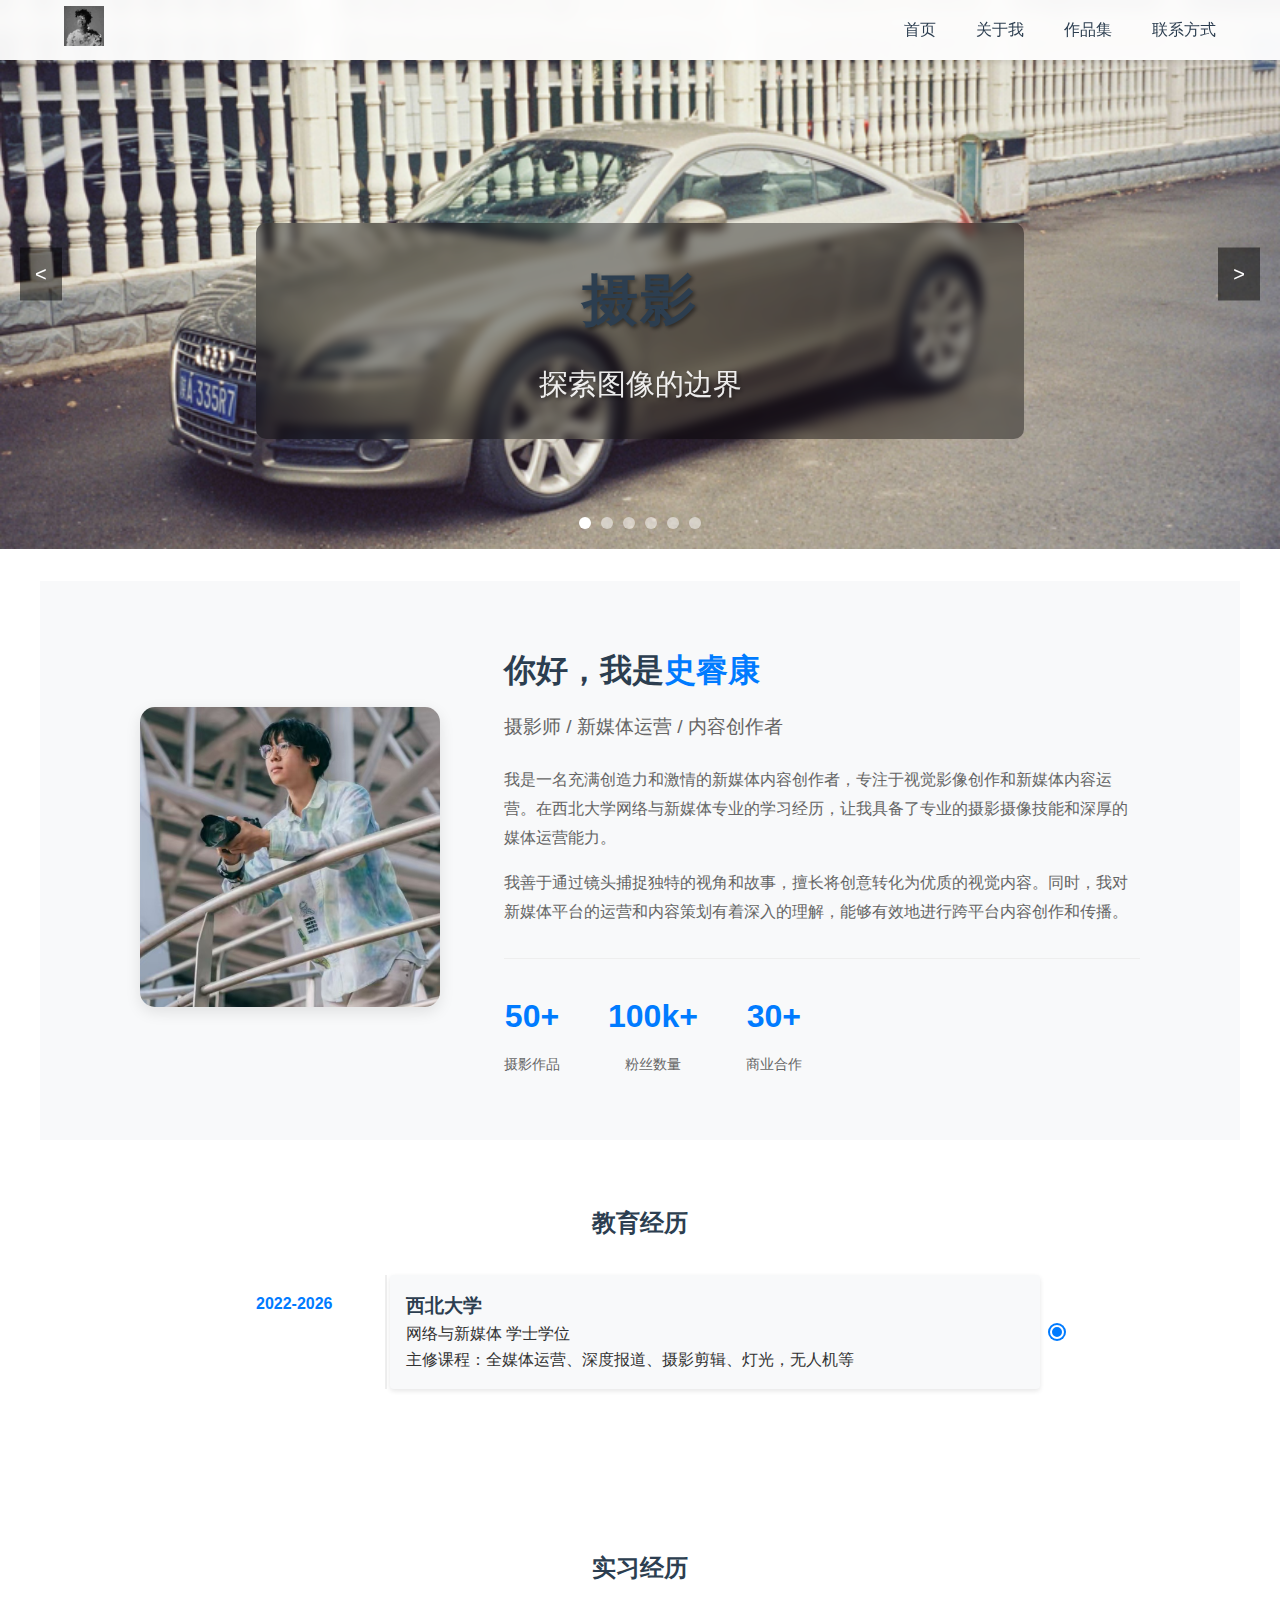
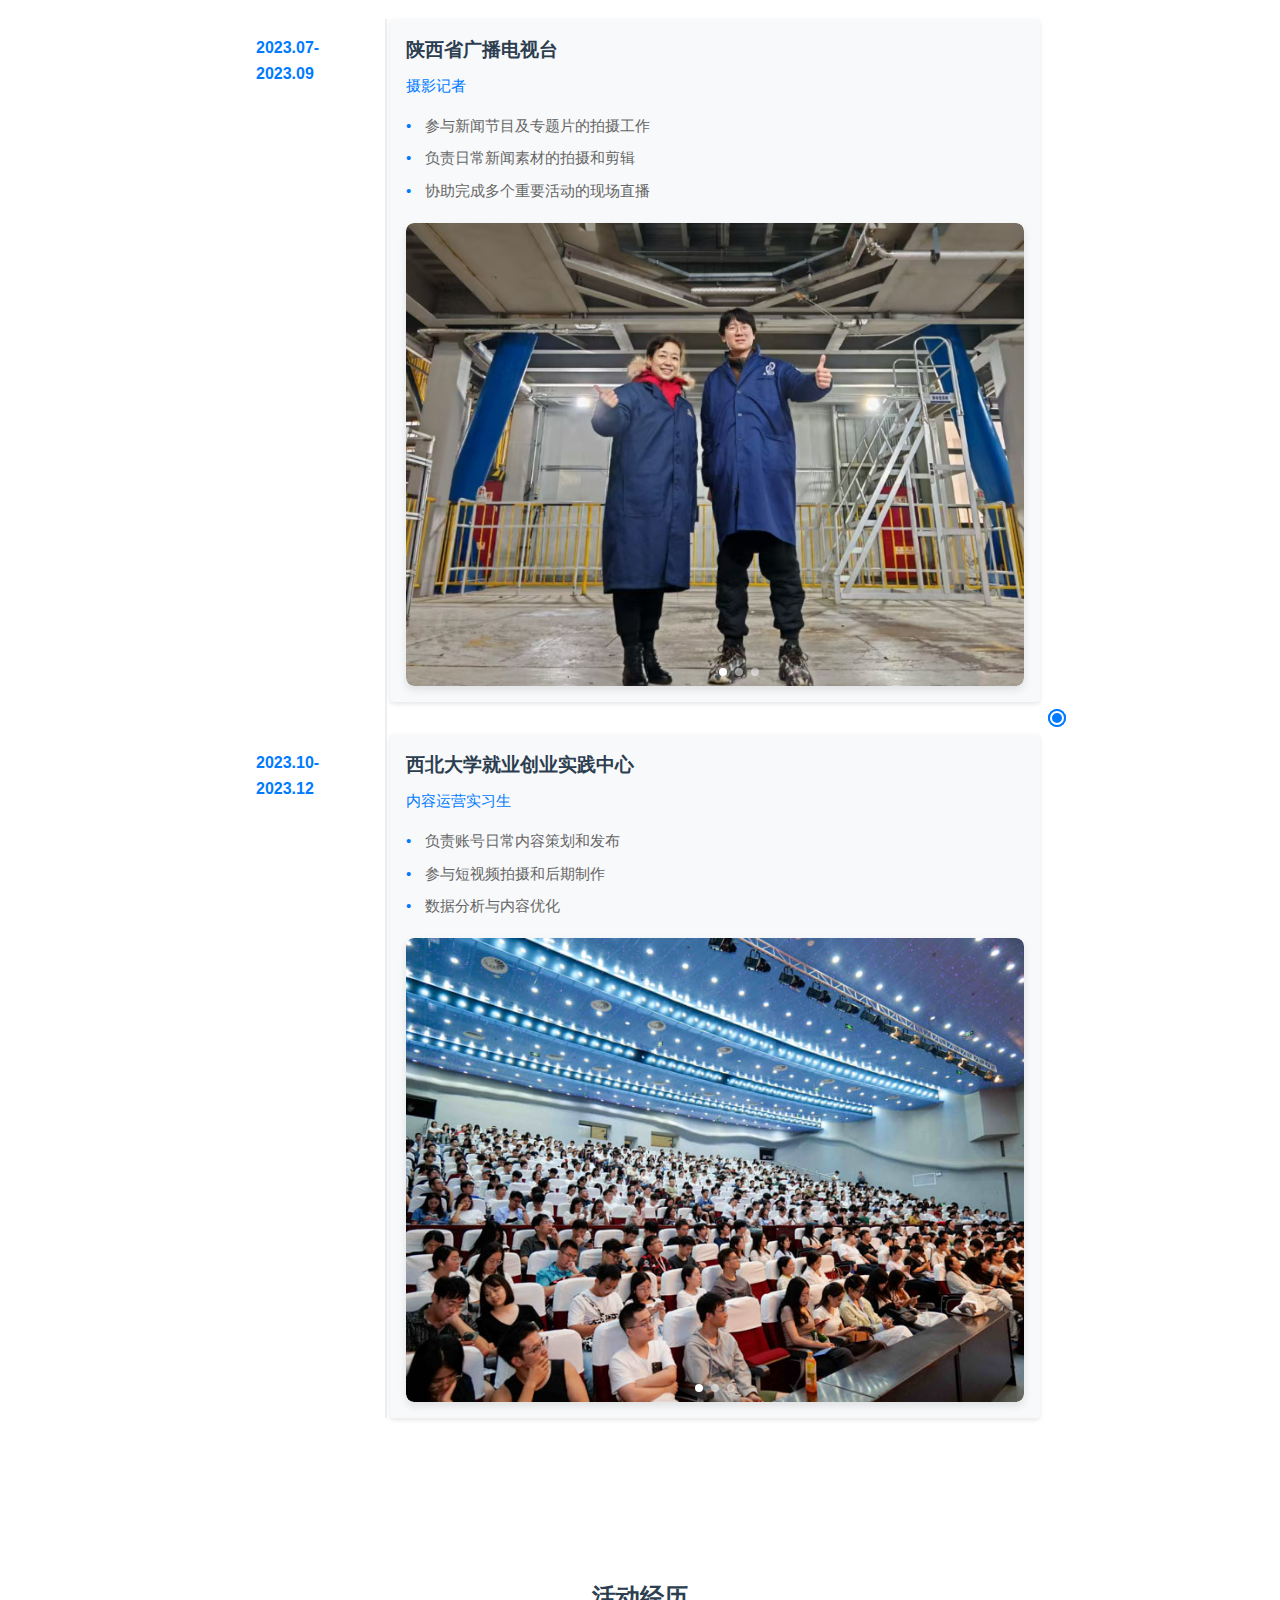
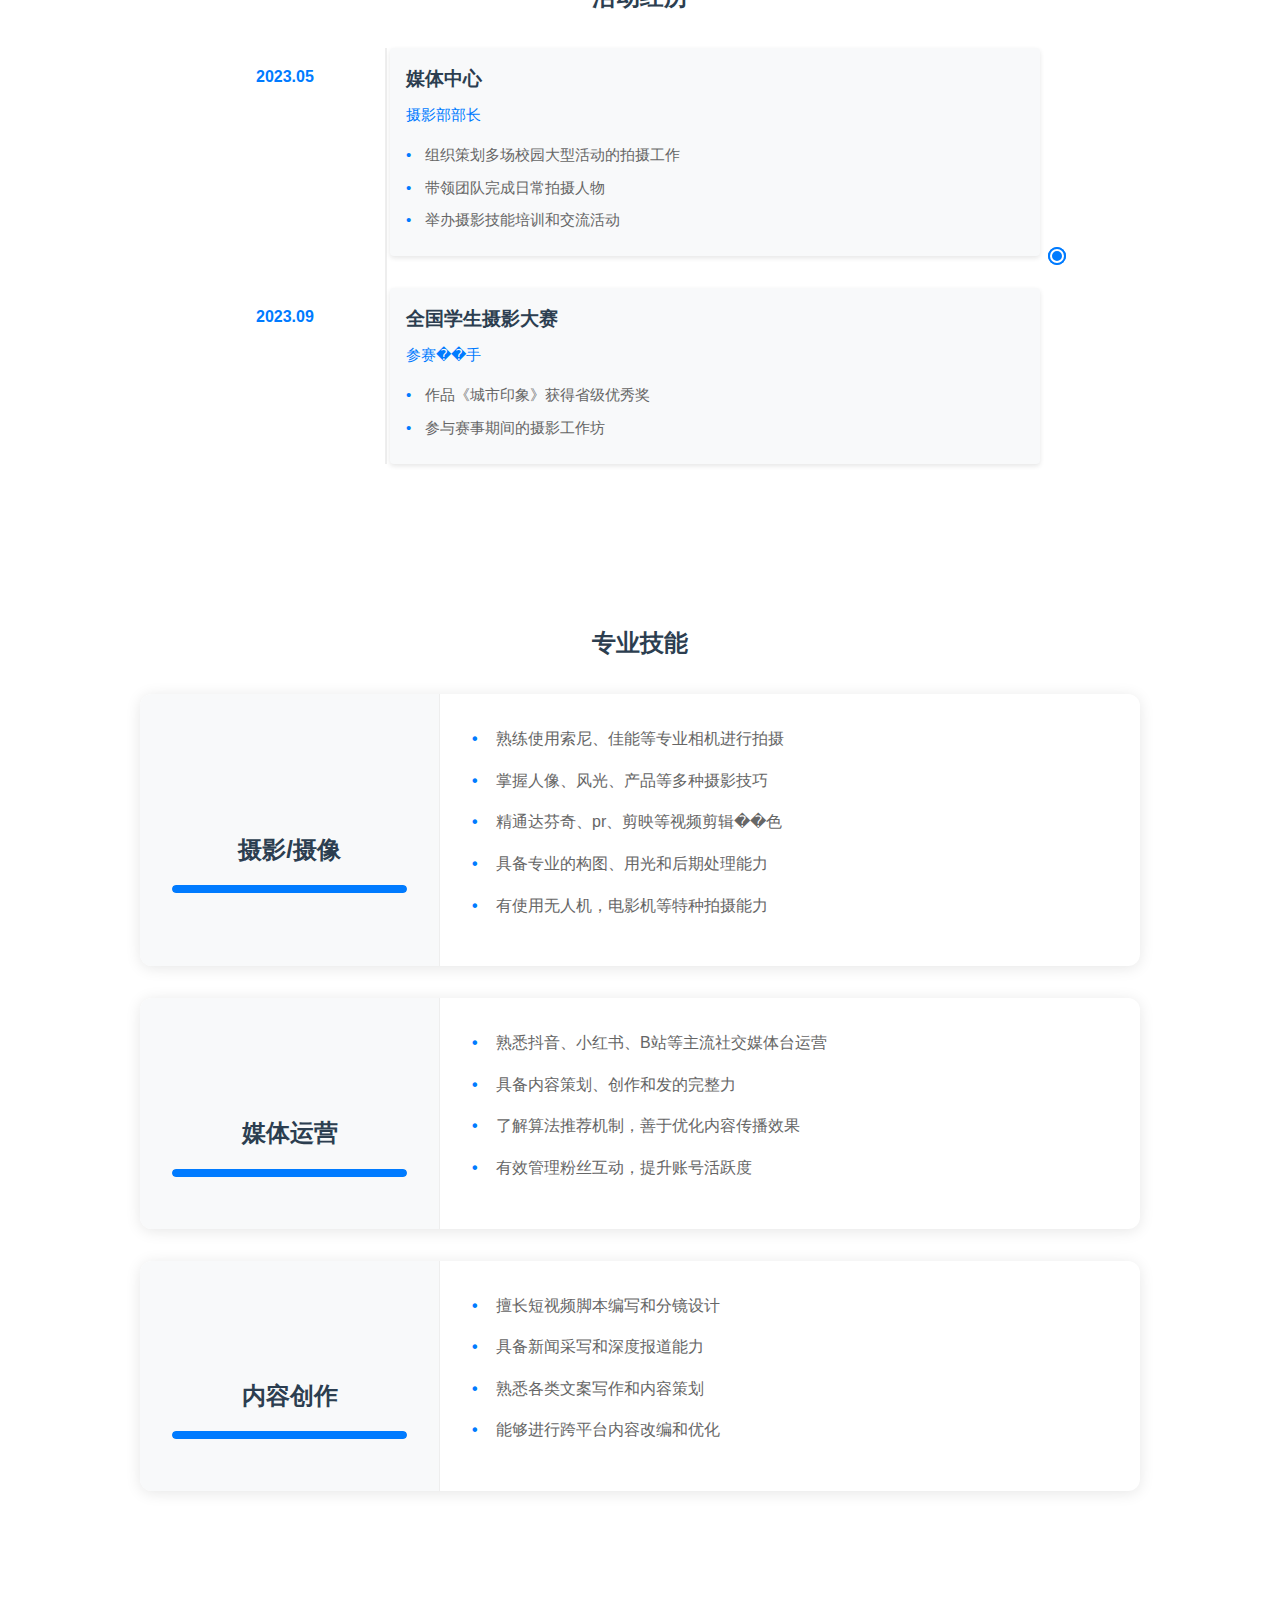
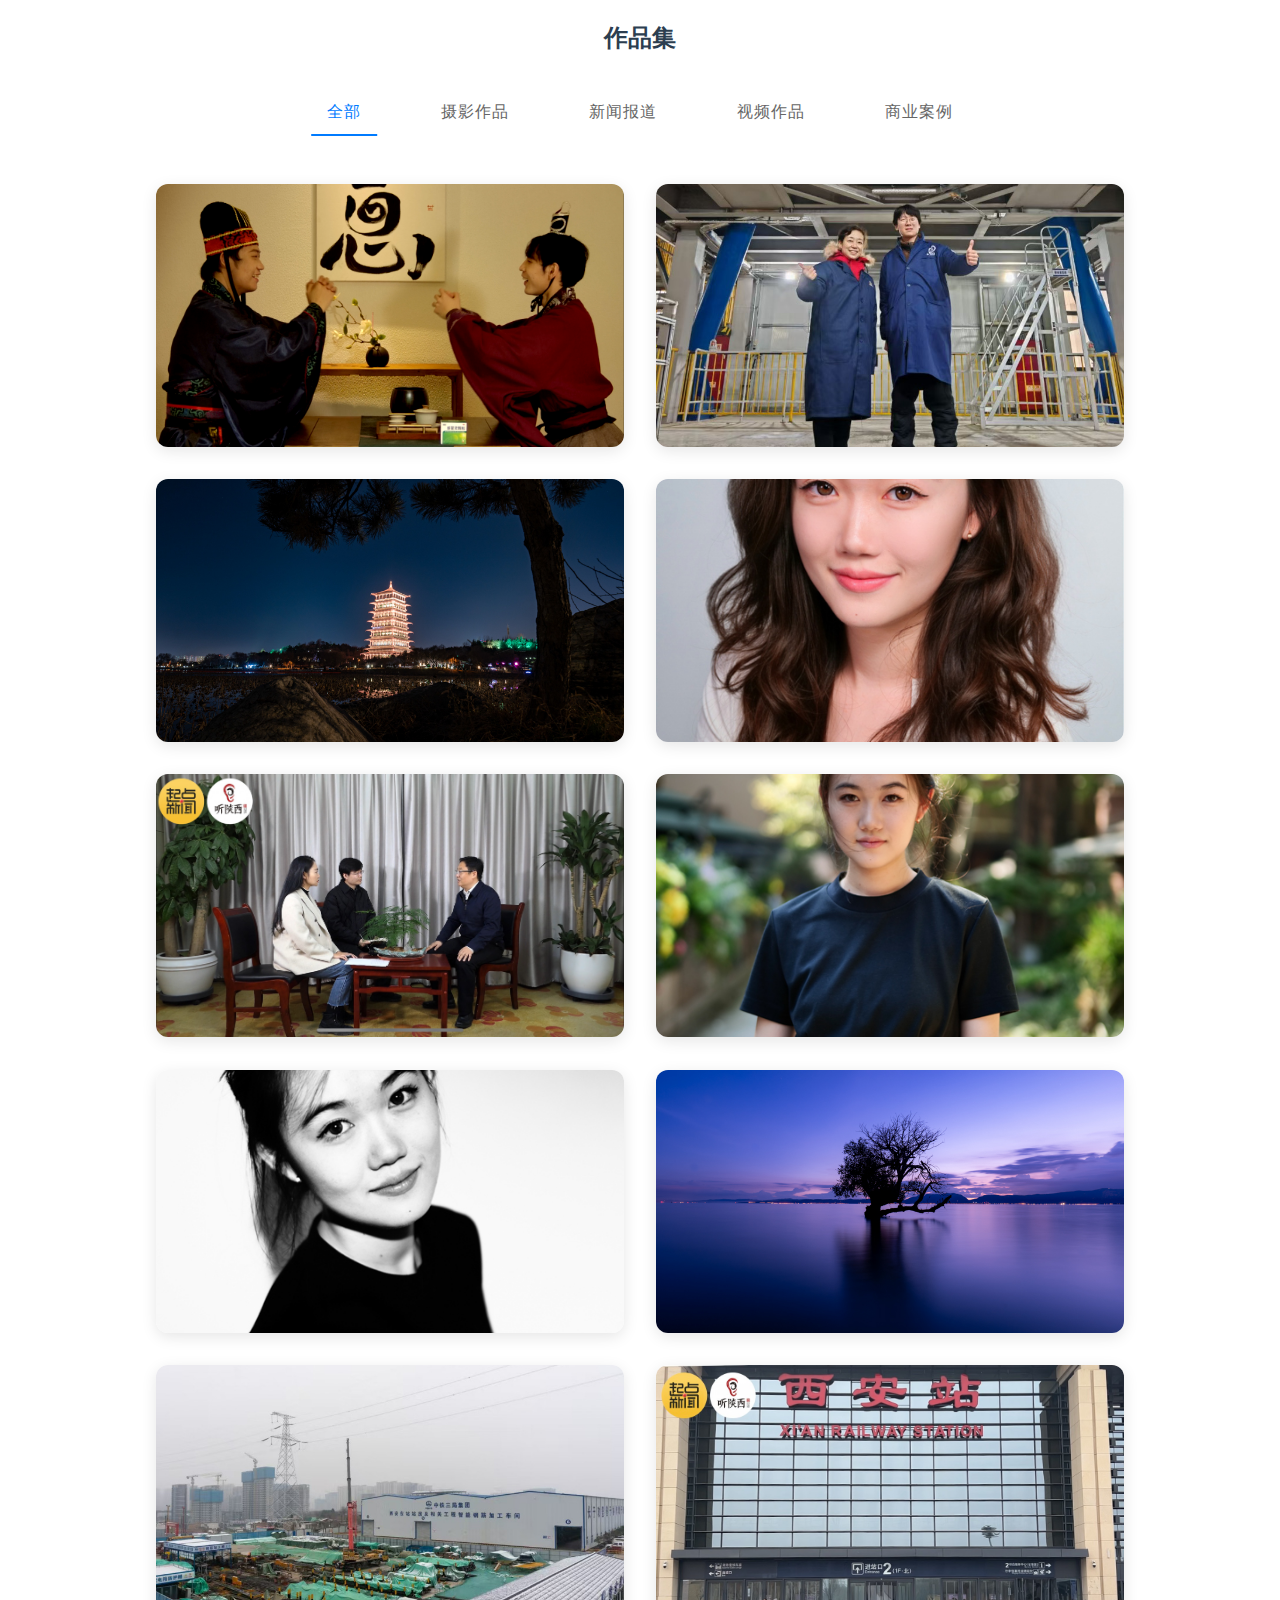
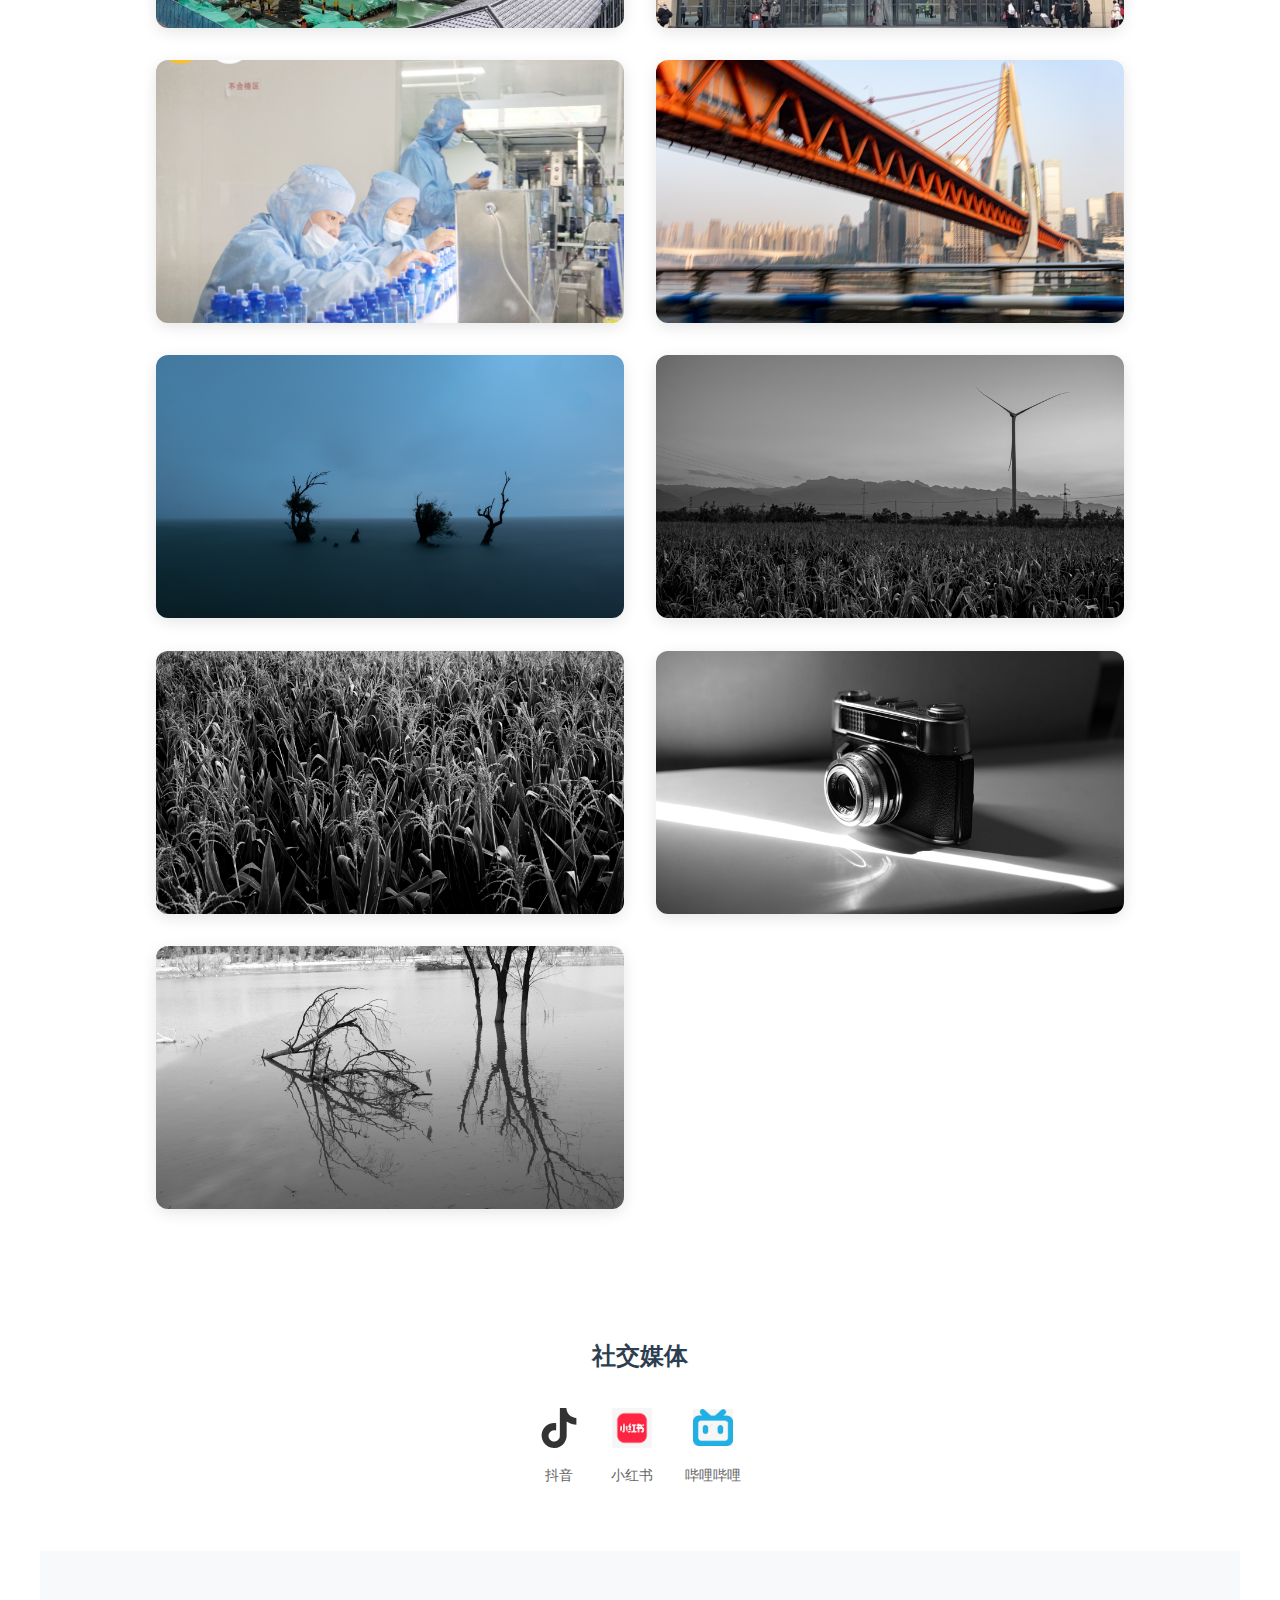
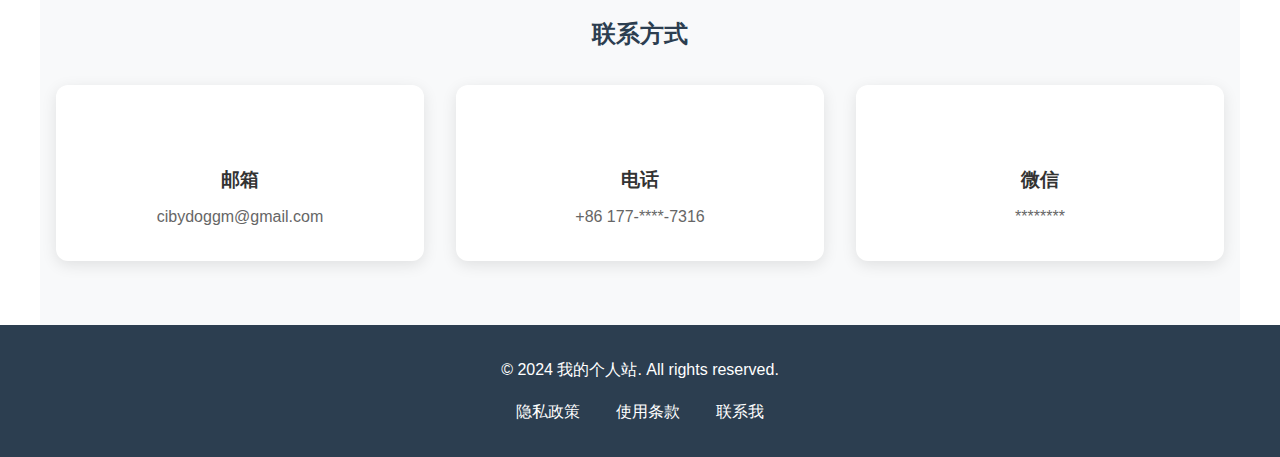
==== commit ffbb90c5: "Add files via upload" ====
--- a/index.html
+++ b/index.html
@@ -9,6 +9,9 @@
     <link rel="stylesheet" href="styles/navbar.css">
     <link rel="stylesheet" href="styles/main.css">
     <link rel="stylesheet" href="styles/carousel.css">
+    <meta http-equiv="Content-Security-Policy" 
+        content="default-src 'self'; img-src 'self' https:; 
+        script-src 'self'; style-src 'self' https:;">
 </head>
 <body>
     <!-- 导航栏 -->
@@ -88,7 +91,10 @@
         <section id="about" class="section about-section">
             <div class="about-container">
                 <div class="about-image">
-                    <img src="./images/个人照片.jpg" alt="个人照片">
+                    <img src="./images/个人照片.jpg" 
+                        loading="lazy"
+                        decoding="async"
+                        alt="个人照片">
                 </div>
                 <div class="about-content">
                     <h3>你好，我是<span class="highlight">史睿康</span></h3>
@@ -128,7 +134,7 @@
                         <p>网络与新媒体 学士学位</p>
                         <p>主修课程：全媒体运营、深度报道、摄影剪辑、灯光，无人机等</p>
                     </div>
-                <!-- 可以添加更多教育经历 -->
+                </div>
             </div>
         </section>
 
@@ -205,11 +211,11 @@
                 <div class="timeline-item">
                     <div class="timeline-date">2023.05</div>
                     <div class="timeline-content">
-                        <h3>校园体中心</h3>
+                        <h3>媒体中心</h3>
                         <p class="timeline-role">摄影部部长</p>
                         <ul class="timeline-details">
                             <li>组织策划多场校园大型活动的拍摄工作</li>
-                            <li>带领团队完成</li>
+                            <li>带领团队完成日常拍摄人物</li>
                             <li>举办摄影技能培训和交流活动</li>
                         </ul>
                     </div>
@@ -218,7 +224,7 @@
                     <div class="timeline-date">2023.09</div>
                     <div class="timeline-content">
                         <h3>全国学生摄影大赛</h3>
-                        <p class="timeline-role">参赛选手</p>
+                        <p class="timeline-role">参赛��手</p>
                         <ul class="timeline-details">
                             <li>作品《城市印象》获得省级优秀奖</li>
                             <li>参与赛事期间的摄影工作坊</li>
@@ -244,7 +250,7 @@
                         <ul>
                             <li>熟练使用索尼、佳能等专业相机进行拍摄</li>
                             <li>掌握人像、风光、产品等多种摄影技巧</li>
-                            <li>精通达芬奇、pr、剪映等视频剪辑调色</li>
+                            <li>精通达芬奇、pr、剪映等视频剪辑��色</li>
                             <li>具备专业的构图、用光和后期处理能力</li>
                             <li>有使用无人机，电影机等特种拍摄能力</li>
                         </ul>
@@ -260,8 +266,8 @@
                     </div>
                     <div class="skill-description">
                         <ul>
-                            <li>熟悉抖音、小红书、B站等主流社交媒体平台运营</li>
-                            <li>具备内容策划、创作和发的完整能力</li>
+                            <li>熟悉抖音、小红书、B站等主流社交媒体台运营</li>
+                            <li>具备内容策划、创作和发的完整力</li>
                             <li>了解算法推荐机制，善于优化内容传播效果</li>
                             <li>有效管理粉丝互动，提升账号活跃度</li>
                         </ul>
@@ -292,12 +298,17 @@
             <h2>作品集</h2>
             <div class="portfolio-tabs">
                 <button class="portfolio-tab active" data-category="all">全部</button>
-                <button class="portfolio-tab" data-category="photo">摄影作品</button>
+                <button class="portfolio-tab" 
+                    role="tab"
+                    aria-selected="false"
+                    data-category="photo">摄影作品</button>
                 <button class="portfolio-tab" data-category="news">新闻报道</button>
                 <button class="portfolio-tab" data-category="video">视频作品</button>
                 <button class="portfolio-tab" data-category="commercial">商业案例</button>
             </div>
-            <div class="portfolio-grid">
+            <div class="portfolio-grid"
+                role="tabpanel"
+                aria-label="作品展示区域">
                 <!-- 视频作品 -->
                 <div class="portfolio-item" data-category="video">
                     <img src="./images/portfolio/s.png" alt="三九演义">
@@ -314,12 +325,12 @@
                            data-src="./images/video/WeChat_20241219130752.mp4">观看视频</a>
                     </div>
                 </div>
-                <!-- 添加航天试车报道 -->
+                <!-- 添加航天试���报道 -->
                 <div class="portfolio-item" data-category="news">
                     <img src="./images/experience/tv1.jpg" alt="航天试车报道">
                     <div class="portfolio-overlay">
                         <h3>新春走基层 站好车"第一班岗"</h3>
-                        <p>陕西广电融媒体集团·起点新闻报道</p>
+                        <p>陕西广电融媒体集团·起点��闻报道</p>
                         <div class="portfolio-tags">
                             <span>新春走基层</span>
                             <span>航天科技</span>
@@ -337,8 +348,8 @@
                 <div class="portfolio-item" data-category="photo">
                     <img src="./images/photo/c1.jpg" alt="风光摄影">
                     <div class="portfolio-overlay">
-                        <h3>西安世博园长安塔</h3>
-                        <p>丝绸之路上的自然与人文景观</p>
+                        <h3>西安世博园长安园</h3>
+                        <p>��绸之路上的自然与人文景观</p>
                         <div class="portfolio-tags">
                             <span>风光</span>
                             <span>人文</span>
@@ -416,7 +427,7 @@
                 <div class="portfolio-item" data-category="photo">
                     <img src="./images/photo/n2.jpg" alt="风光摄影">
                     <div class="portfolio-overlay">
-                        <h3>昆明滇池</h3>
+                        <h3>明滇池</h3>
                         <p>王官湿地公园</p>
                         <div class="portfolio-tags">
                             <span>风光</span>
@@ -472,7 +483,7 @@
                     <img src="./images/experience/tv6.jpg" alt="医疗器械AI报道">
                     <div class="portfolio-overlay">
                         <h3>探寻新质生产力丨西安：医疗器械研发 借力"人工智能"</h3>
-                        <p>陕西广电融媒体集团·起点新闻报道</p>
+                        <p>陕西广电融媒体集团·起点新闻��道</p>
                         <div class="portfolio-tags">
                             <span>科技报道</span>
                             <span>人工智能</span>
@@ -549,7 +560,7 @@
                 <div class="portfolio-item" data-category="photo">
                     <img src="./images/photo/2.jpg" alt="风光摄影">
                     <div class="portfolio-overlay">
-                        <h3>经典机械</h3>
+                        <h3>经典机</h3>
                         <p>福伦达·德味</p>
                         <div class="portfolio-tags">
                             <span>胶片</span>
@@ -576,6 +587,7 @@
                     </div>
                 </div>
 
+            </div>
         </section>
 
         <!-- 社交媒体链接 -->
@@ -587,7 +599,9 @@
                    title="抖音" 
                    target="_blank" 
                    rel="noopener noreferrer">
-                    <i class="fab fa-tiktok"></i>
+                    <svg class="custom-icon" viewBox="0 0 24 24" width="32" height="32">
+                        <path fill="currentColor" d="M12.53.02C13.84 0 15.14.01 16.44 0c.08 1.53.63 3.09 1.75 4.17 1.12 1.11 2.7 1.62 4.24 1.79v4.03c-1.44-.05-2.89-.35-4.2-.97-.57-.26-1.1-.59-1.62-.93-.01 2.92.01 5.84-.02 8.75-.08 1.4-.54 2.79-1.35 3.94-1.31 1.92-3.58 3.17-5.91 3.21-1.43.08-2.86-.31-4.08-1.03-2.02-1.19-3.44-3.37-3.65-5.71-.02-.5-.03-1-.01-1.49.18-1.9 1.12-3.72 2.58-4.96 1.66-1.44 3.98-2.13 6.15-1.72.02 1.48-.04 2.96-.04 4.44-.99-.32-2.15-.23-3.02.37-.63.41-1.11 1.04-1.36 1.75-.21.51-.15 1.07-.14 1.61.24 1.64 1.82 3.02 3.5 2.87 1.12-.01 2.19-.66 2.77-1.61.19-.33.4-.67.41-1.06.1-1.79.06-3.57.07-5.36.01-4.03-.01-8.05.02-12.07z"/>
+                    </svg>
                     <span class="social-name">抖音</span>
                 </a>
                 <a href="https://www.xiaohongshu.com/user/profile/639741f60000000026007907" 
@@ -609,7 +623,7 @@
             </div>
         </section>
 
-        <!-- 联系方式部分 -->
+        <!-- 联系方部分 -->
         <section id="contact" class="section contact-section">
             <h2>联系方式</h2>
             <div class="contact-container">
@@ -637,7 +651,7 @@
     <!-- 页脚 -->
     <footer>
         <div class="footer-content">
-            <p>&copy; 2024 我的个人网站. All rights reserved.</p>
+            <p>&copy; 2024 我的个人站. All rights reserved.</p>
             <div class="footer-links">
                 <a href="#">隐私政策</a>
                 <a href="#">使用条款</a>
--- a/styles/navbar.css
+++ b/styles/navbar.css
@@ -11,8 +11,16 @@
     display: flex;
     justify-content: space-between;
     align-items: center;
+    -webkit-backdrop-filter: blur(10px);
     backdrop-filter: blur(10px);
     transition: all 0.3s ease;
+}
+
+@supports not (backdrop-filter: blur(10px)) and 
+  not (-webkit-backdrop-filter: blur(10px)) {
+    .navbar {
+        background: rgba(255, 255, 255, 0.98);
+    }
 }
 
 .navbar.scrolled {
--- a/styles/main.css
+++ b/styles/main.css
@@ -195,8 +195,9 @@
     overflow: hidden;
     aspect-ratio: 16/9;
     box-shadow: 0 4px 15px rgba(0,0,0,0.1);
-    transition: all 0.4s ease;
-    transform: translateY(0);
+    transition: transform 0.4s ease;
+    transform: translate3d(0, 0, 0);
+    will-change: transform;
 }
 
 .portfolio-item:hover {
@@ -650,7 +651,7 @@
     font-weight: 600;
 }
 
-/* 时间轴连接线 */
+/* 时间连接线 */
 .timeline::before {
     content: '';
     position: absolute;
@@ -974,4 +975,54 @@
 
 .toast.show {
     opacity: 1;
+}
+
+/* 添加性能优化的媒体查询 */
+@media (prefers-reduced-motion: reduce) {
+    .portfolio-item {
+        transition: none;
+    }
+}
+
+.social-icons {
+    display: flex;
+    justify-content: center;
+    gap: 2rem;
+    margin-top: 2rem;
+}
+
+.social-icon {
+    display: flex;
+    flex-direction: column;
+    align-items: center;
+    text-decoration: none;
+    color: #333;
+    transition: transform 0.3s ease;
+}
+
+.custom-icon {
+    width: 32px;
+    height: 32px;
+    object-fit: contain;
+    margin-bottom: 0.5rem;
+}
+
+.social-icon:hover {
+    transform: translateY(-5px);
+}
+
+.social-name {
+    font-size: 0.9rem;
+    margin-top: 0.5rem;
+}
+
+.custom-icon {
+    width: 32px;
+    height: 32px;
+    margin-bottom: 0.5rem;
+    transition: color 0.3s ease;
+}
+
+.social-icon:hover .custom-icon {
+    color: #007bff;
 } 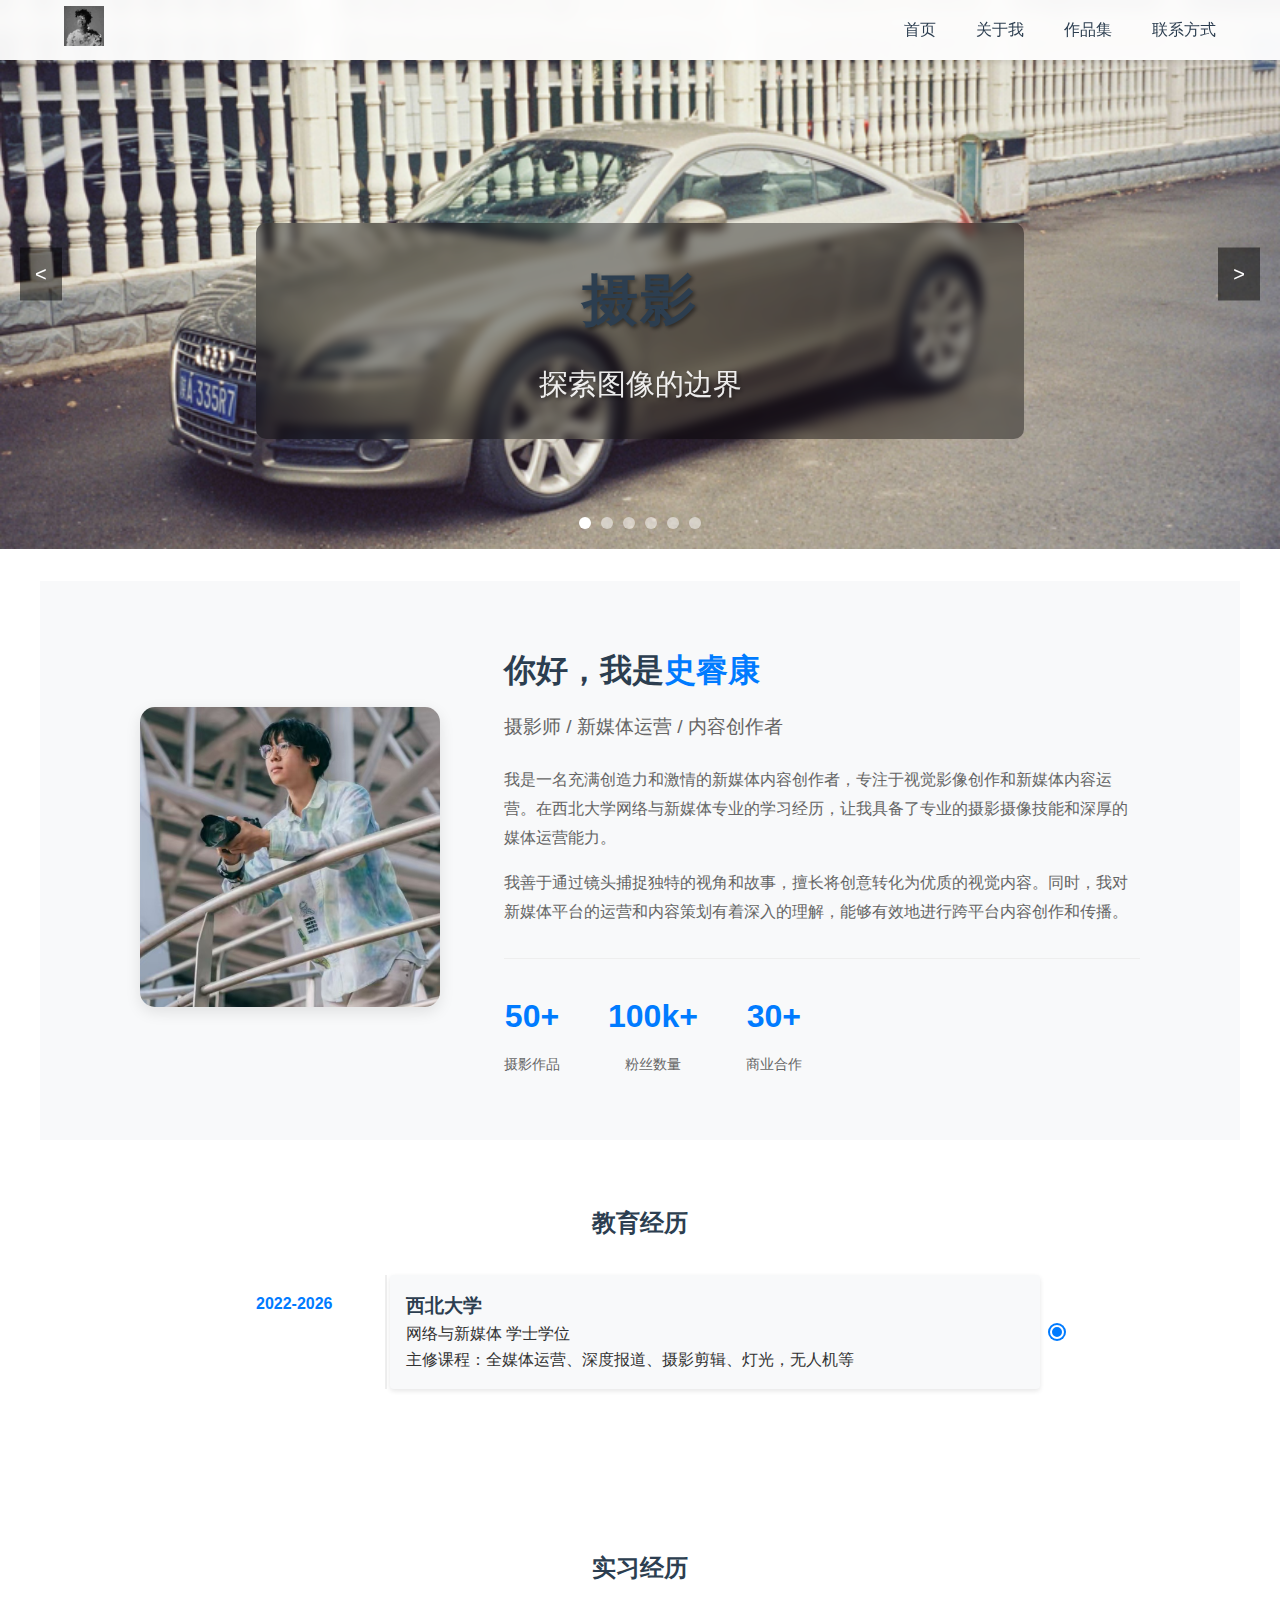
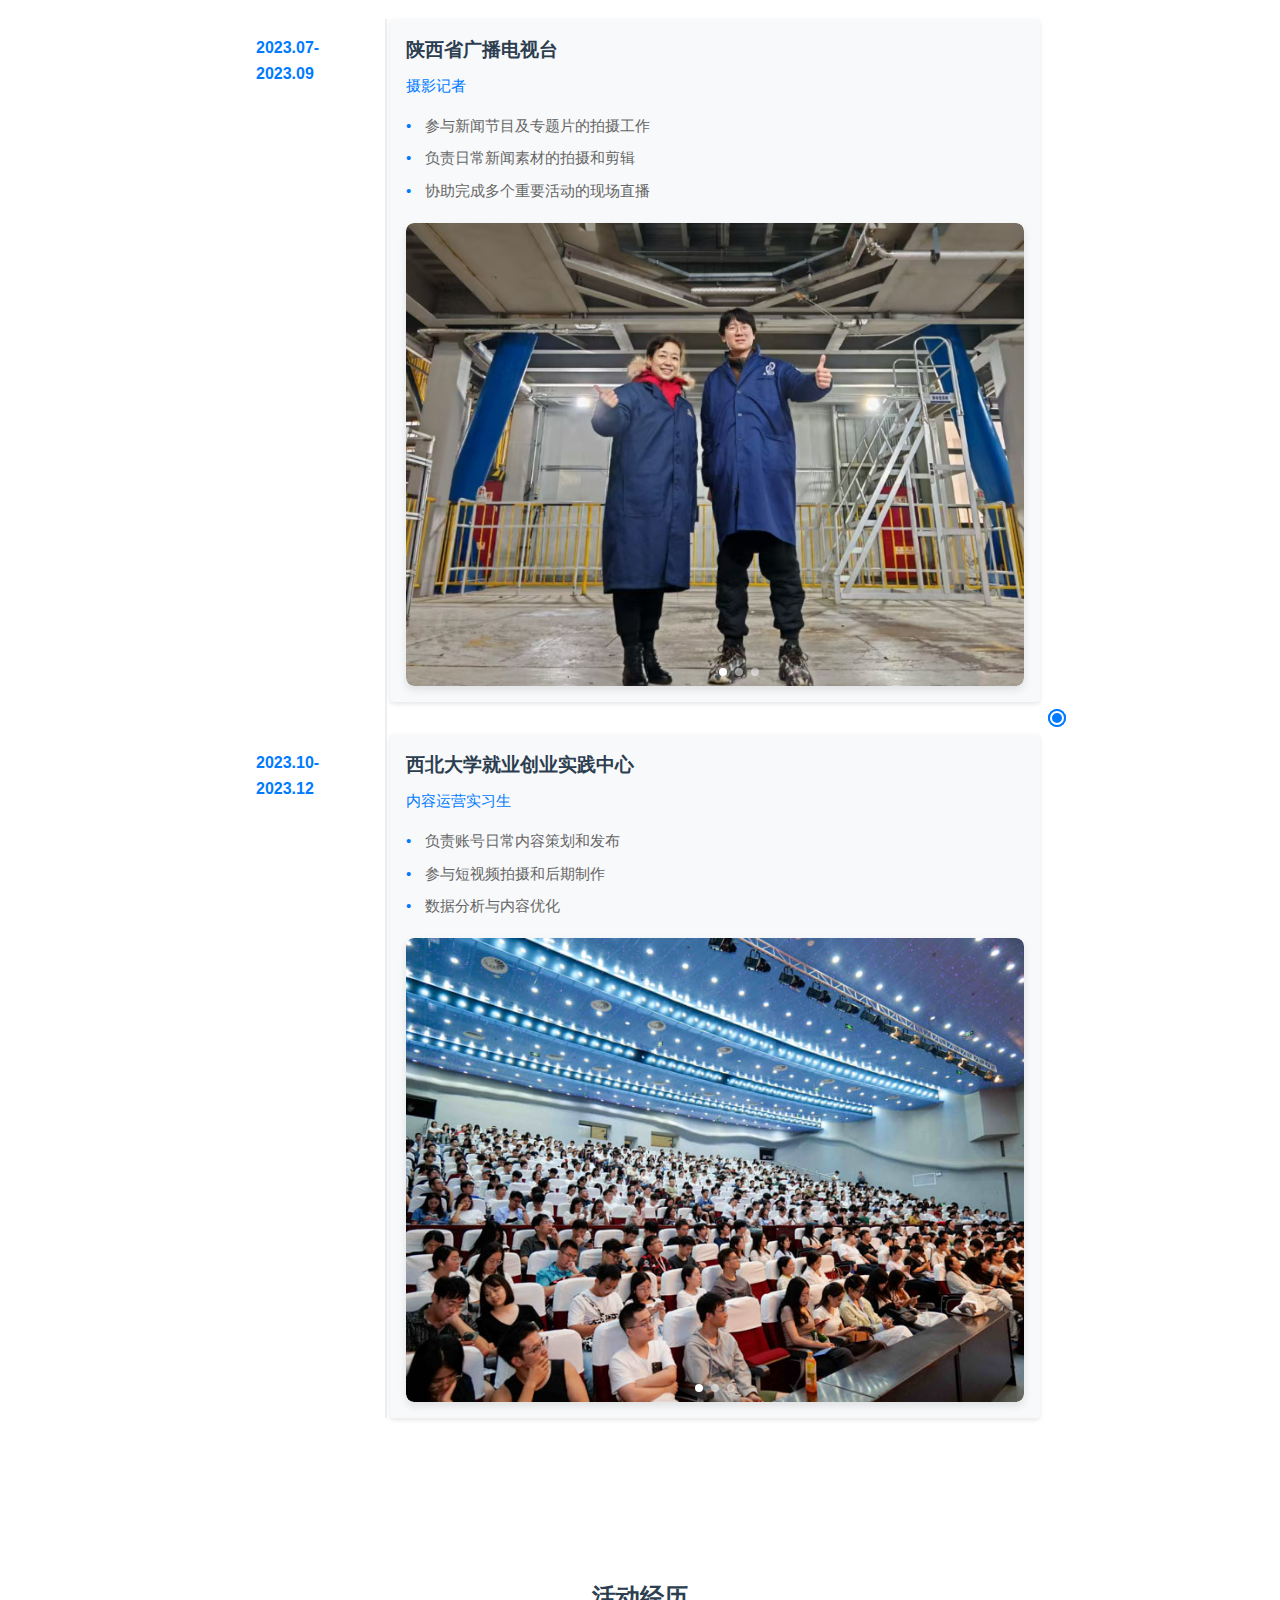
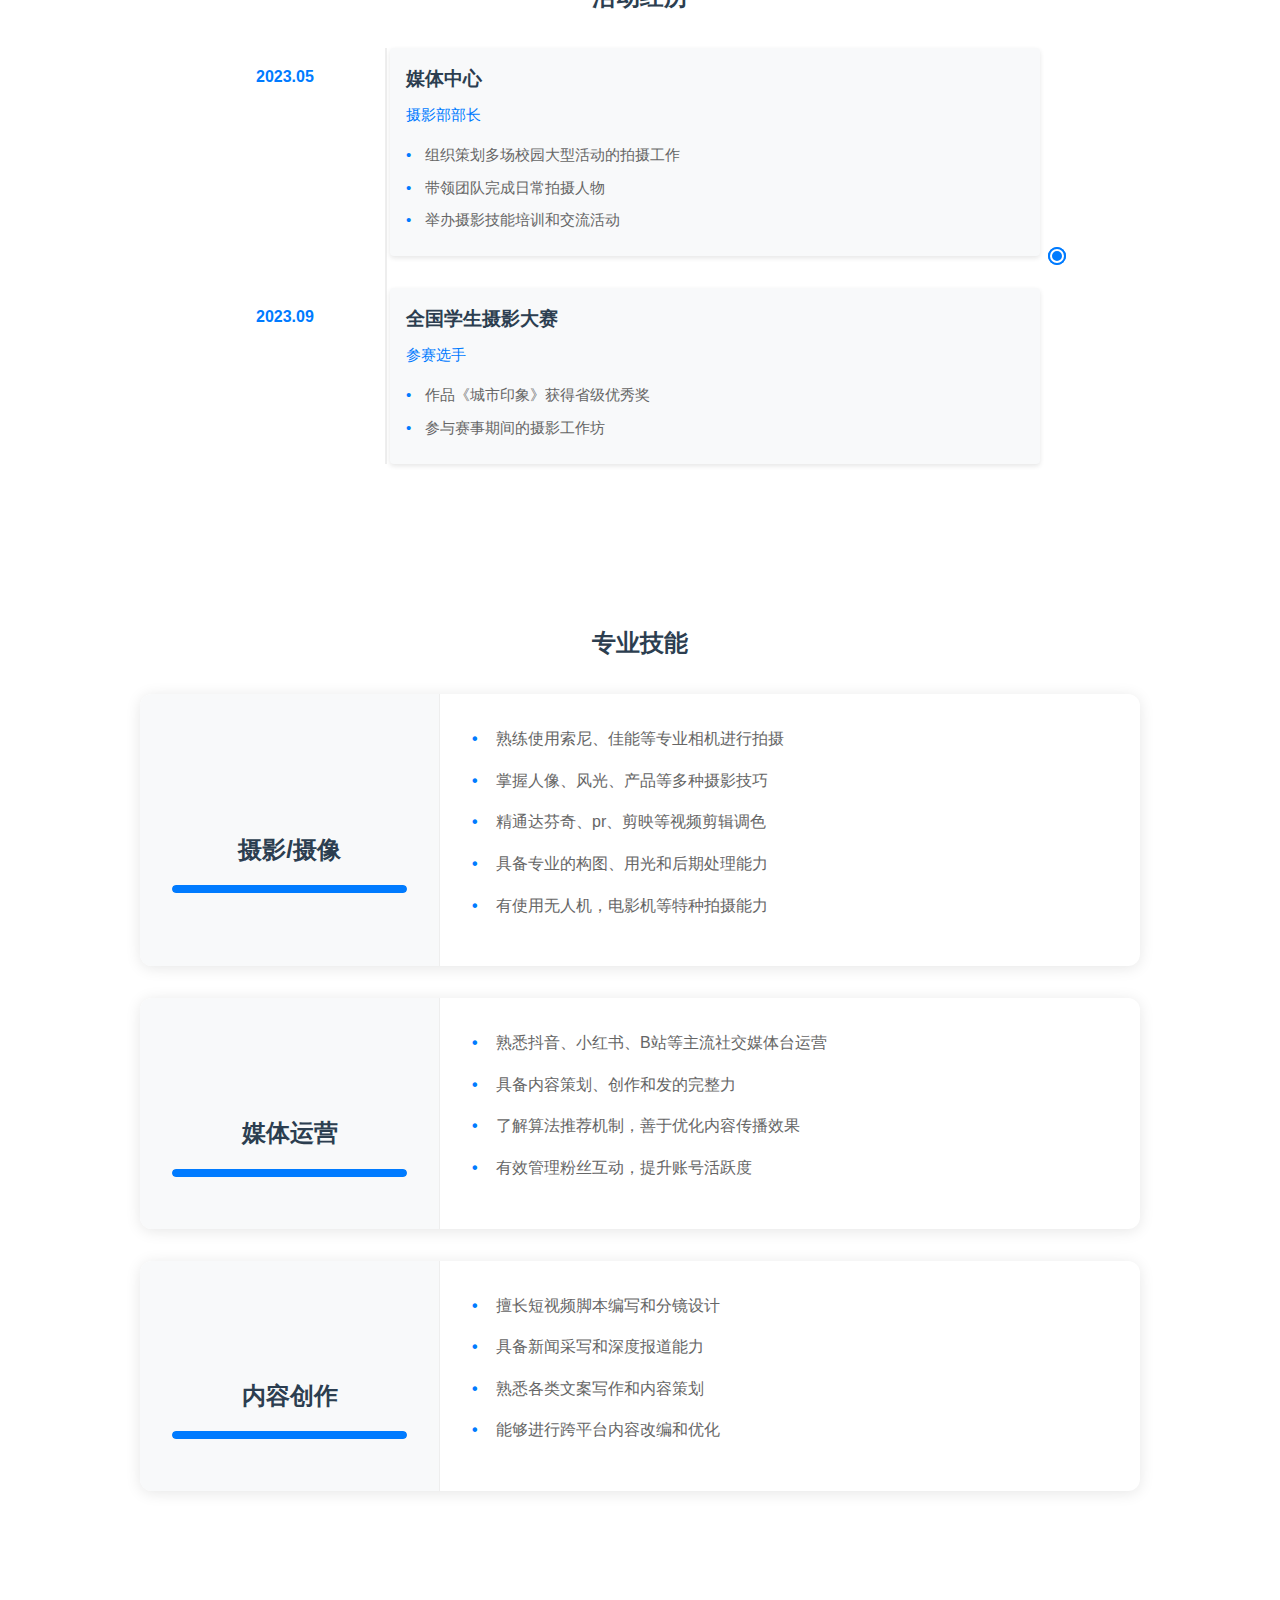
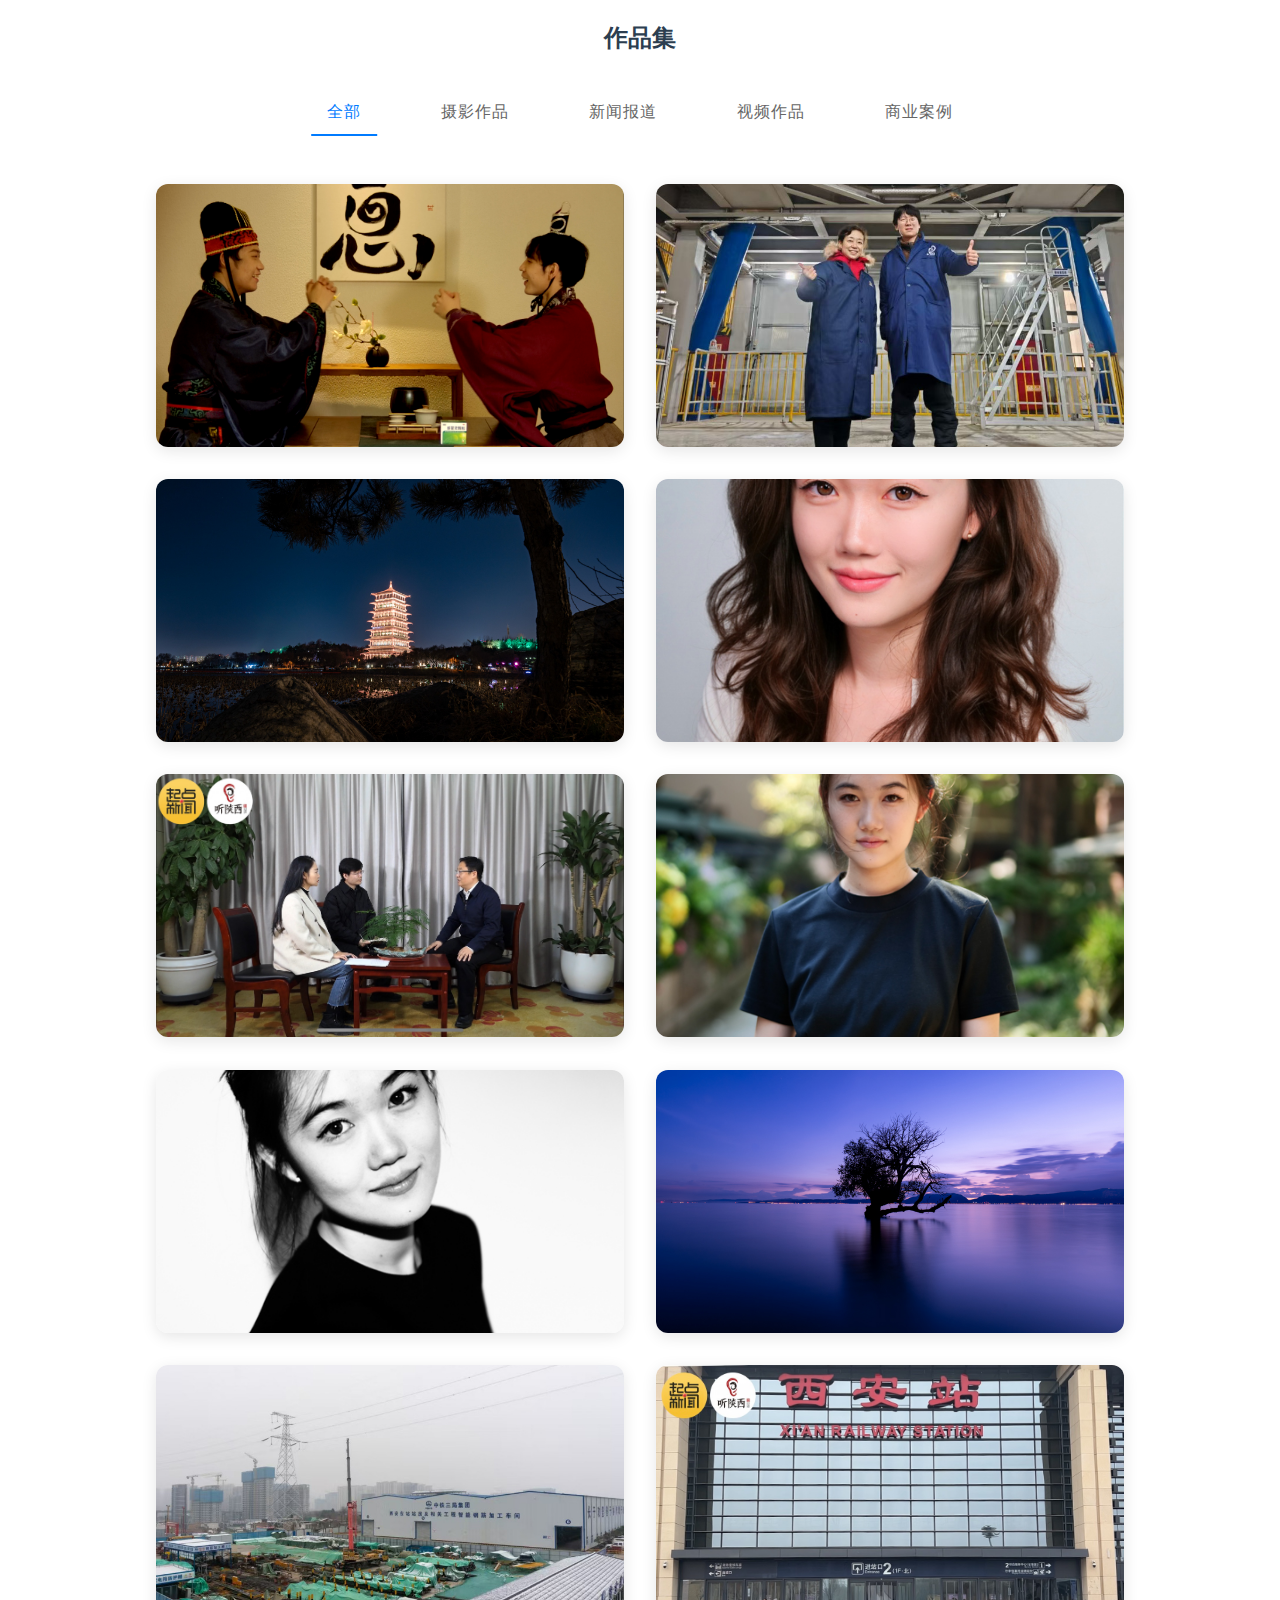
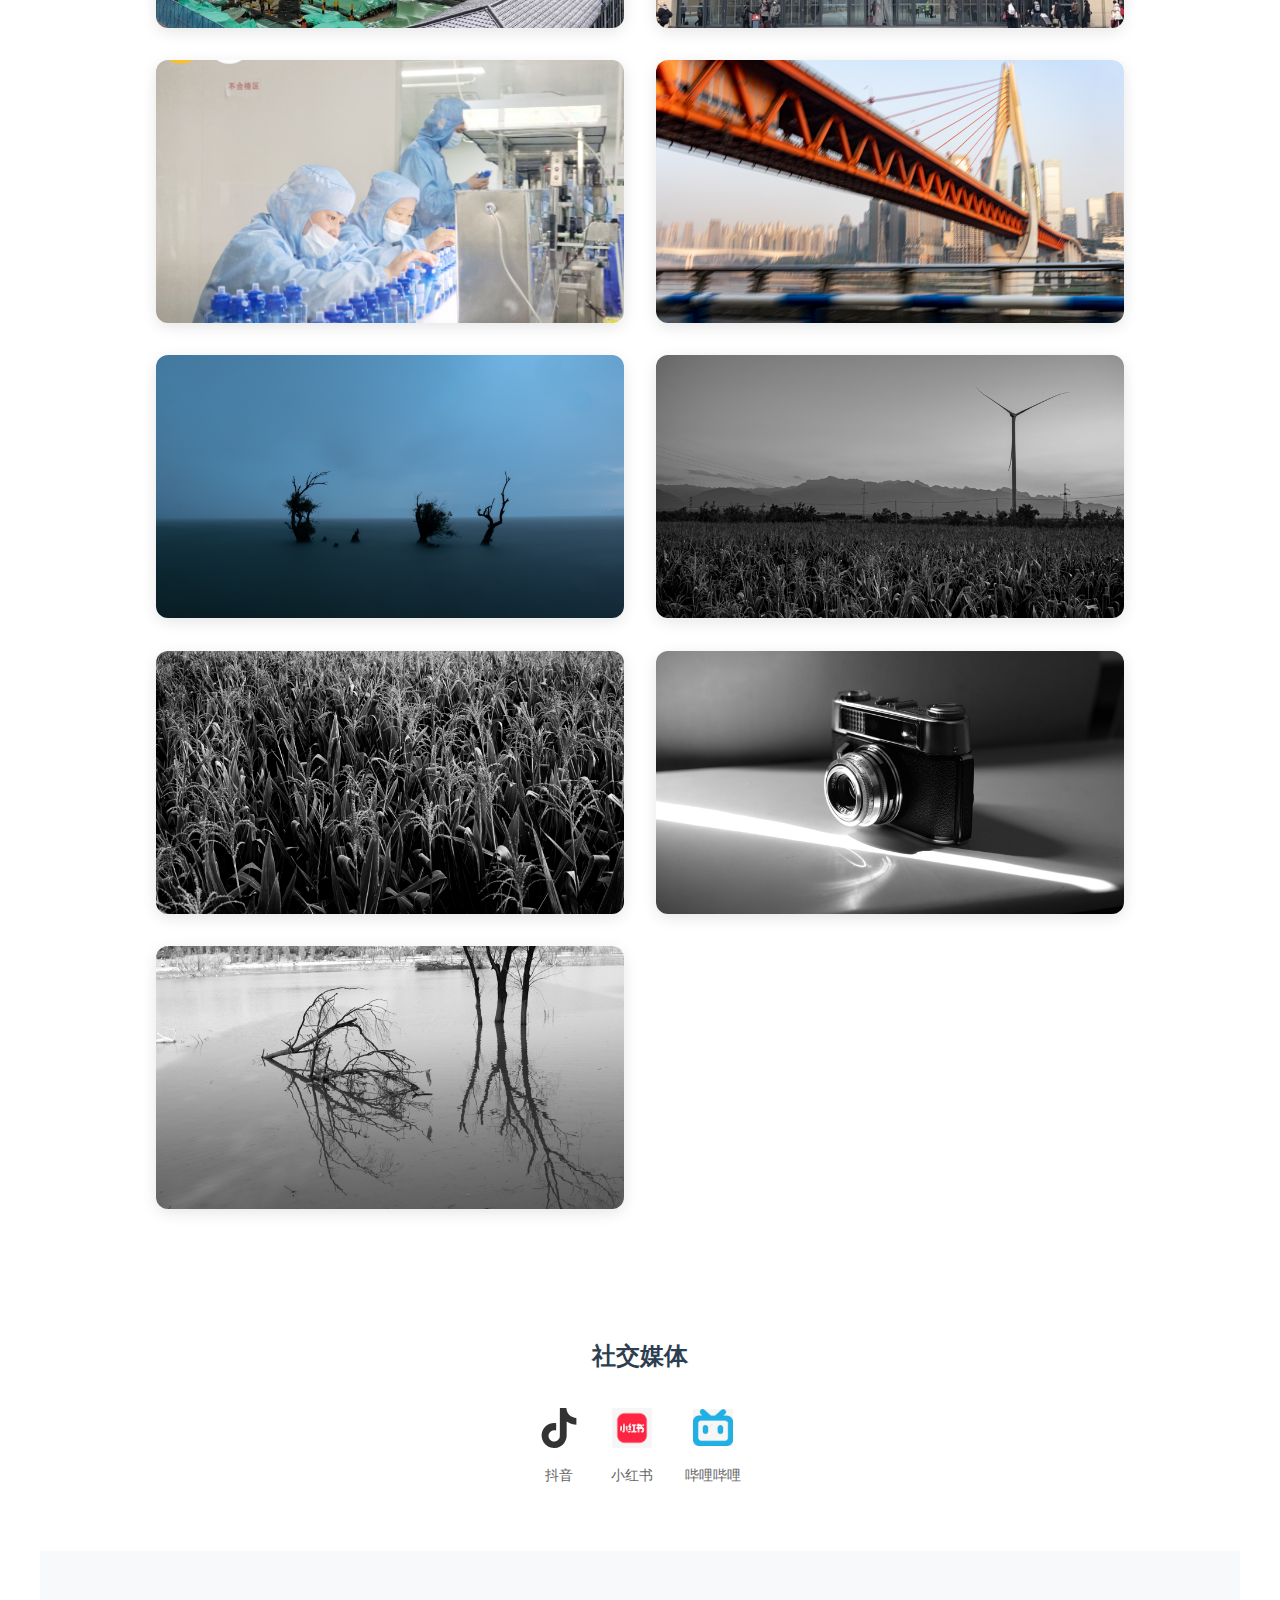
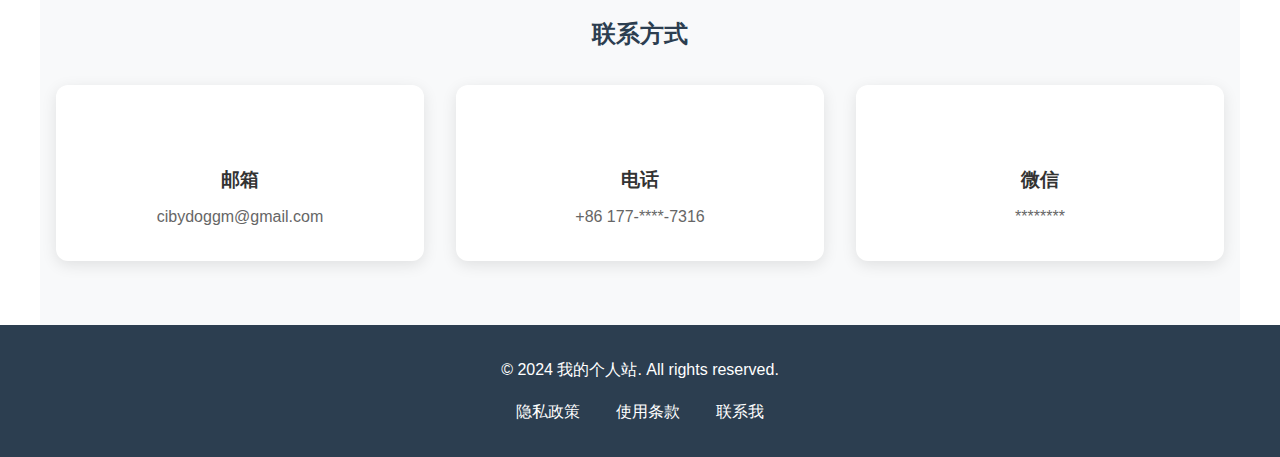
==== commit bdfbfa1b: "Add files via upload" ====
--- a/index.html
+++ b/index.html
@@ -224,7 +224,7 @@
                     <div class="timeline-date">2023.09</div>
                     <div class="timeline-content">
                         <h3>全国学生摄影大赛</h3>
-                        <p class="timeline-role">参赛��手</p>
+                        <p class="timeline-role">参赛选手</p>
                         <ul class="timeline-details">
                             <li>作品《城市印象》获得省级优秀奖</li>
                             <li>参与赛事期间的摄影工作坊</li>
@@ -250,7 +250,7 @@
                         <ul>
                             <li>熟练使用索尼、佳能等专业相机进行拍摄</li>
                             <li>掌握人像、风光、产品等多种摄影技巧</li>
-                            <li>精通达芬奇、pr、剪映等视频剪辑��色</li>
+                            <li>精通达芬奇、pr、剪映等视频剪辑调色</li>
                             <li>具备专业的构图、用光和后期处理能力</li>
                             <li>有使用无人机，电影机等特种拍摄能力</li>
                         </ul>
@@ -325,12 +325,12 @@
                            data-src="./images/video/WeChat_20241219130752.mp4">观看视频</a>
                     </div>
                 </div>
-                <!-- 添加航天试���报道 -->
+                <!-- 添加航天试车报道 -->
                 <div class="portfolio-item" data-category="news">
                     <img src="./images/experience/tv1.jpg" alt="航天试车报道">
                     <div class="portfolio-overlay">
                         <h3>新春走基层 站好车"第一班岗"</h3>
-                        <p>陕西广电融媒体集团·起点��闻报道</p>
+                        <p>陕西广电融媒体集团·起点新闻报道</p>
                         <div class="portfolio-tags">
                             <span>新春走基层</span>
                             <span>航天科技</span>
@@ -349,7 +349,7 @@
                     <img src="./images/photo/c1.jpg" alt="风光摄影">
                     <div class="portfolio-overlay">
                         <h3>西安世博园长安园</h3>
-                        <p>��绸之路上的自然与人文景观</p>
+                        <p>丝绸之路上的自然与人文景观</p>
                         <div class="portfolio-tags">
                             <span>风光</span>
                             <span>人文</span>
@@ -483,7 +483,7 @@
                     <img src="./images/experience/tv6.jpg" alt="医疗器械AI报道">
                     <div class="portfolio-overlay">
                         <h3>探寻新质生产力丨西安：医疗器械研发 借力"人工智能"</h3>
-                        <p>陕西广电融媒体集团·起点新闻��道</p>
+                        <p>陕西广电融媒体集团·起点新闻报道</p>
                         <div class="portfolio-tags">
                             <span>科技报道</span>
                             <span>人工智能</span>
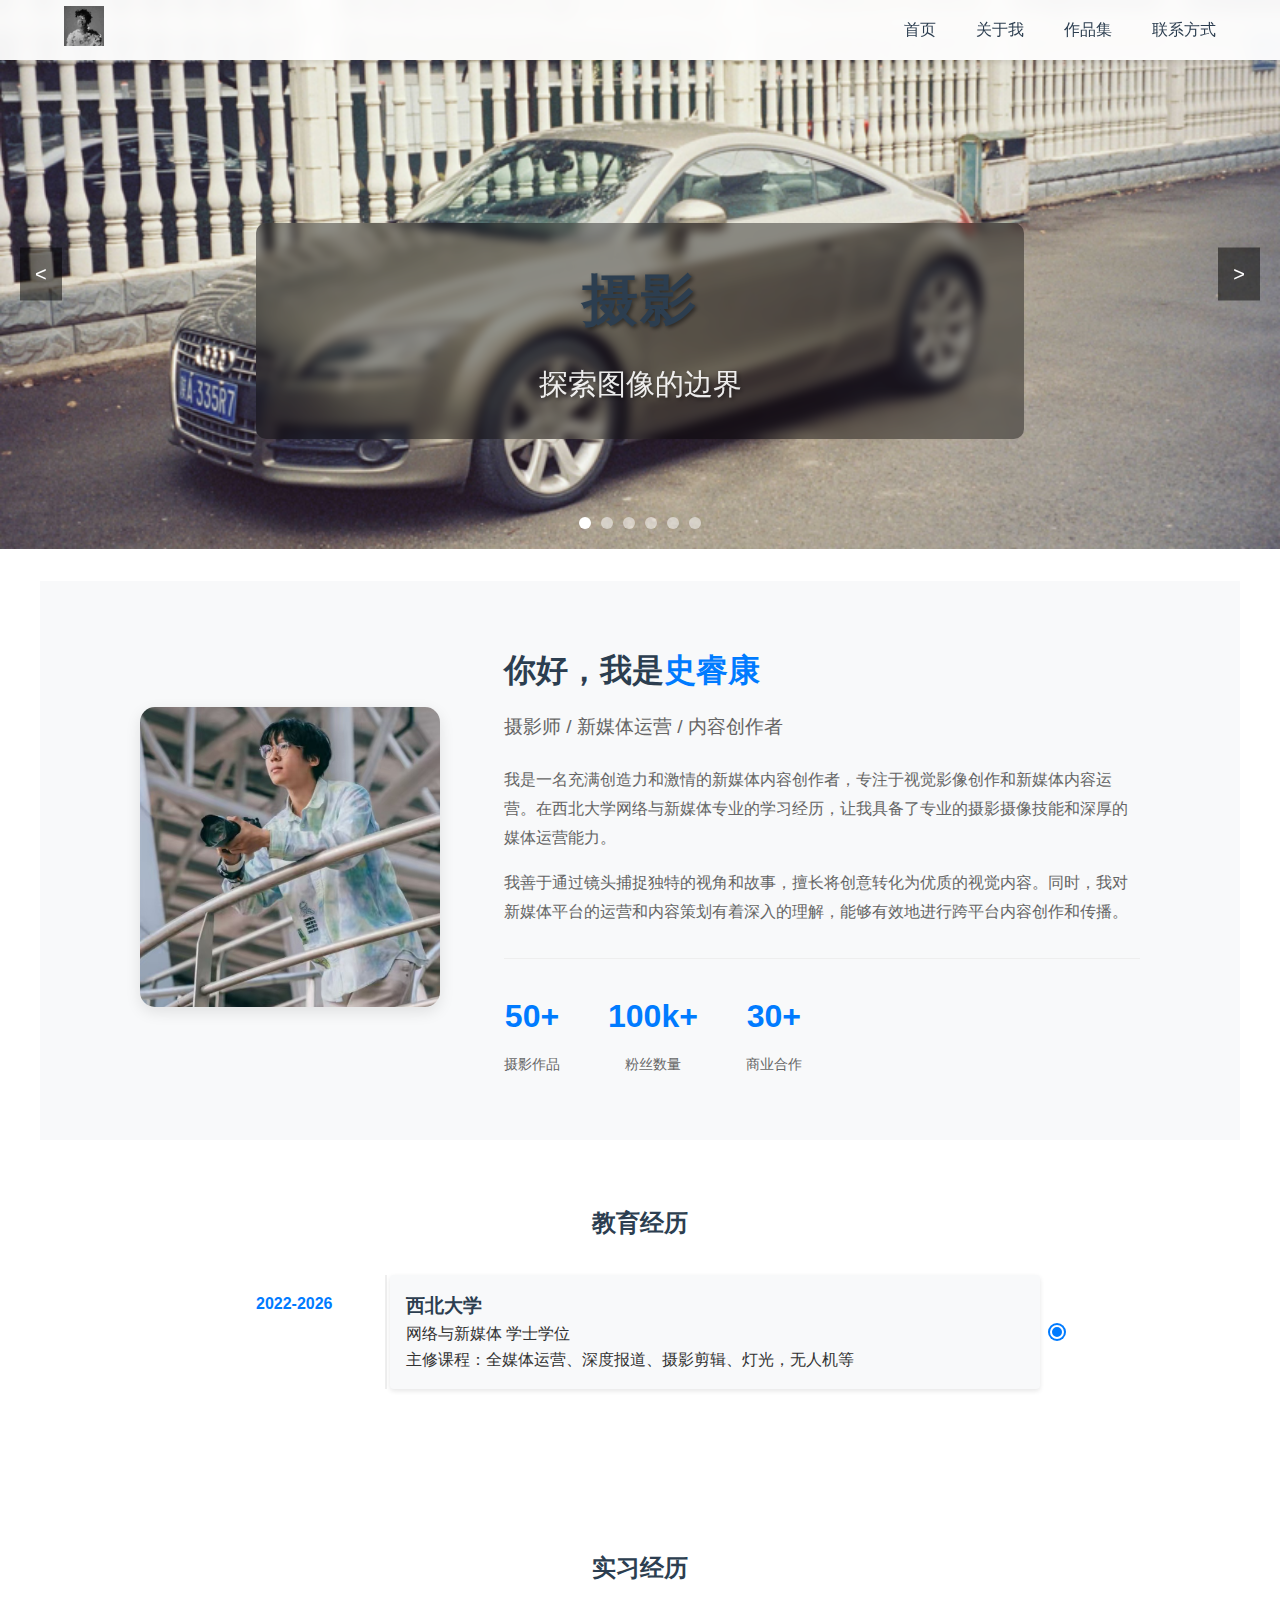
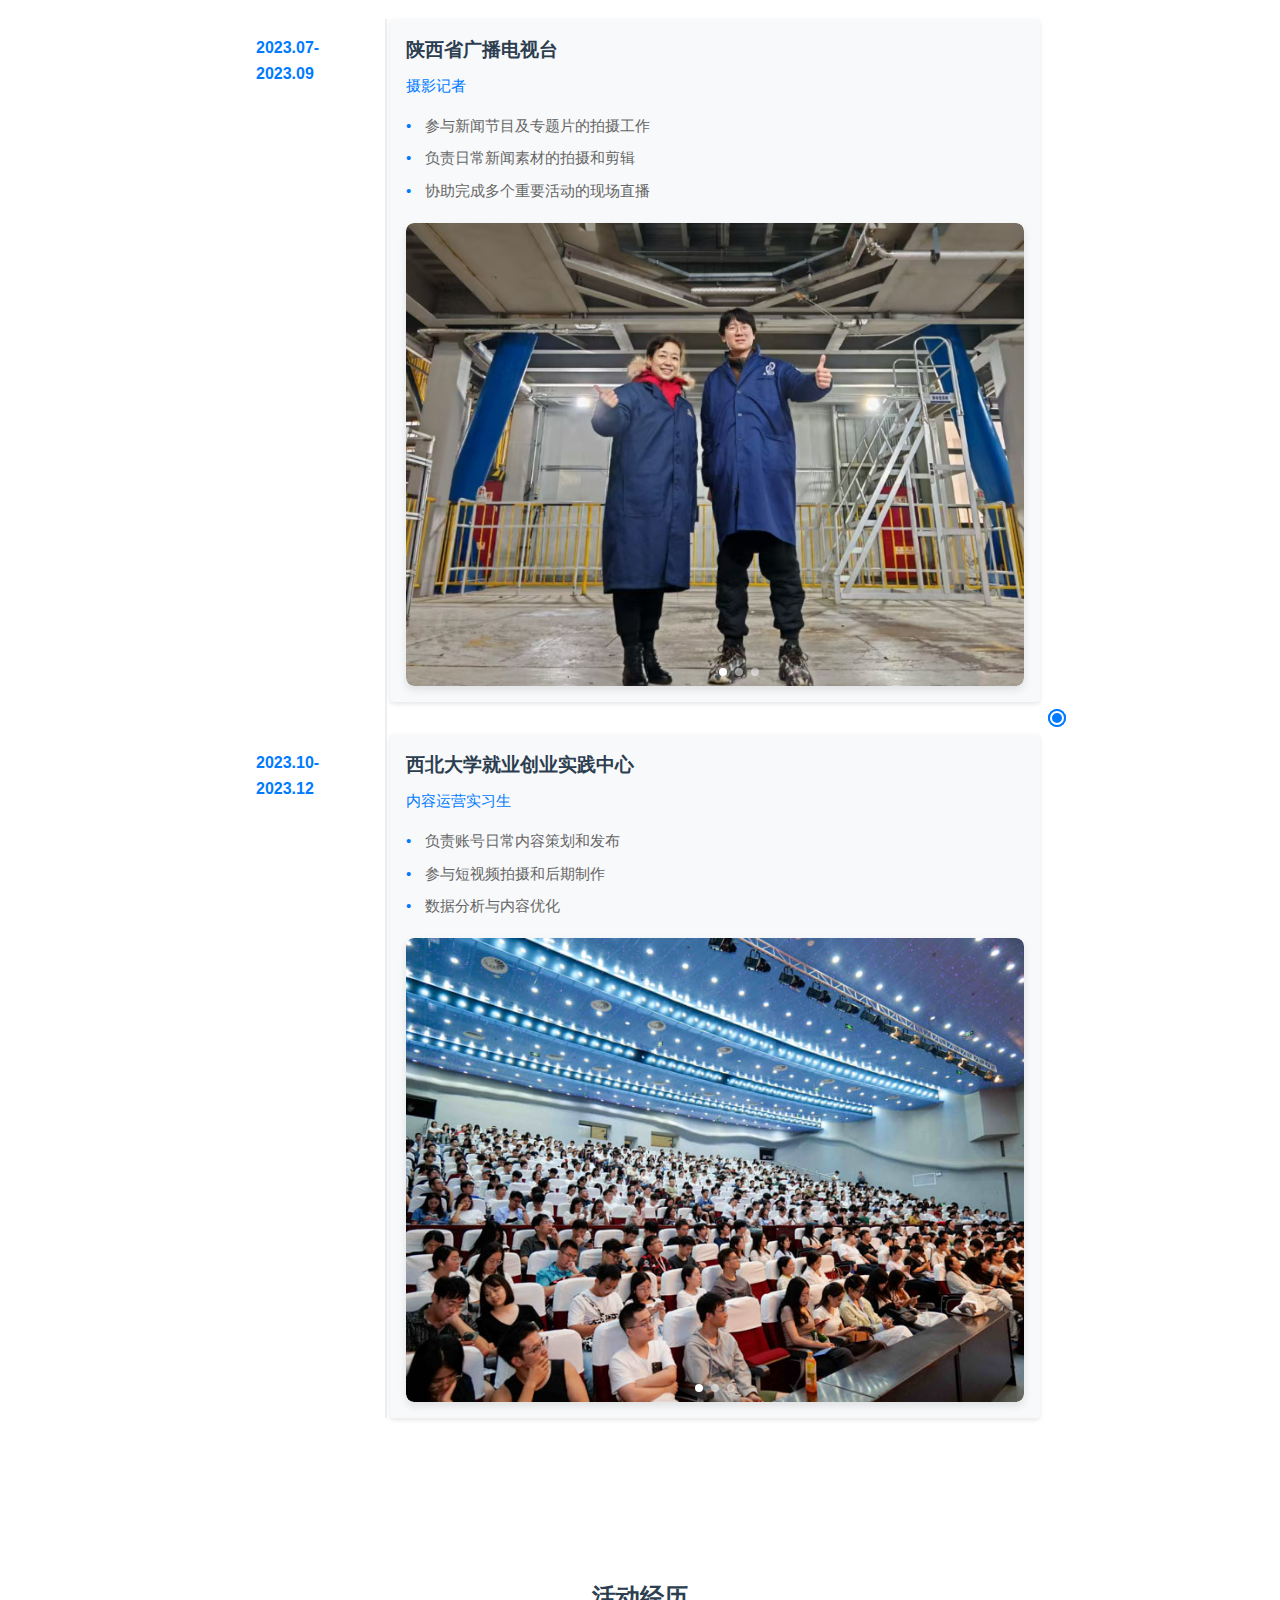
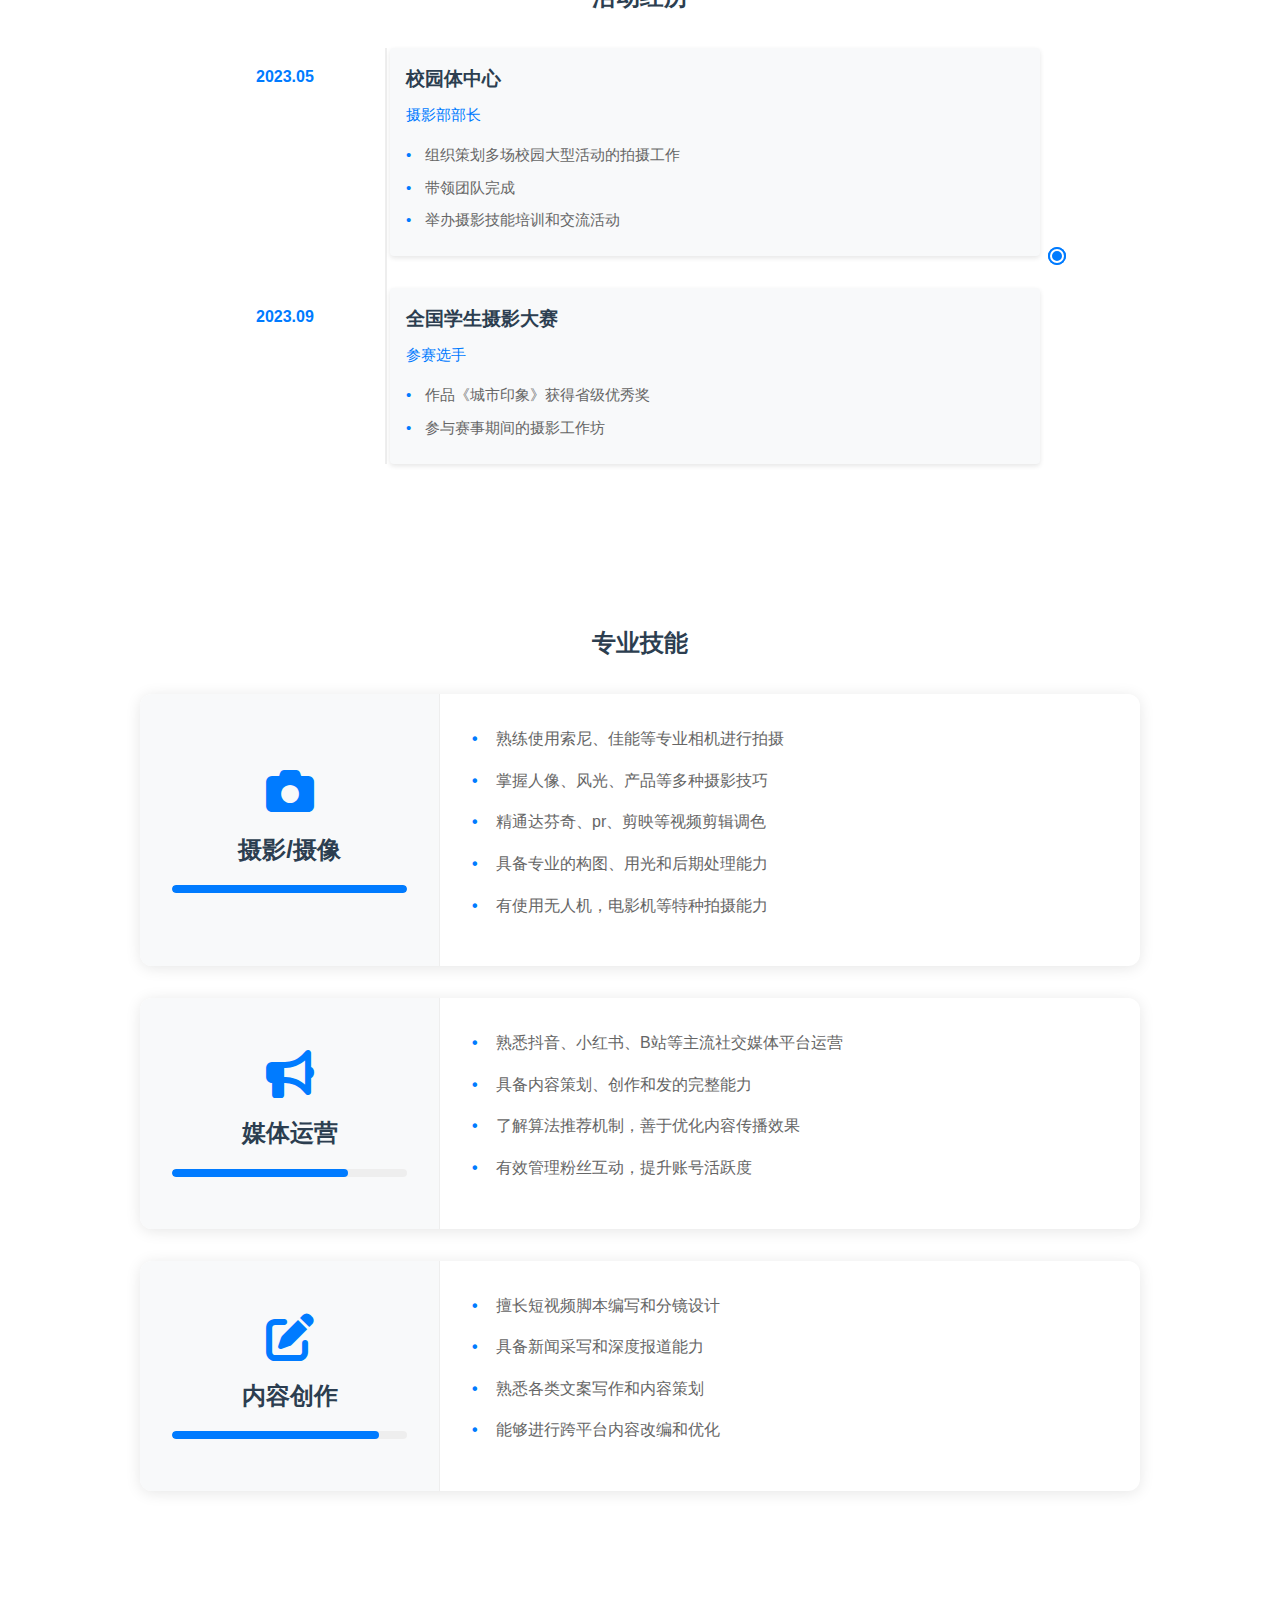
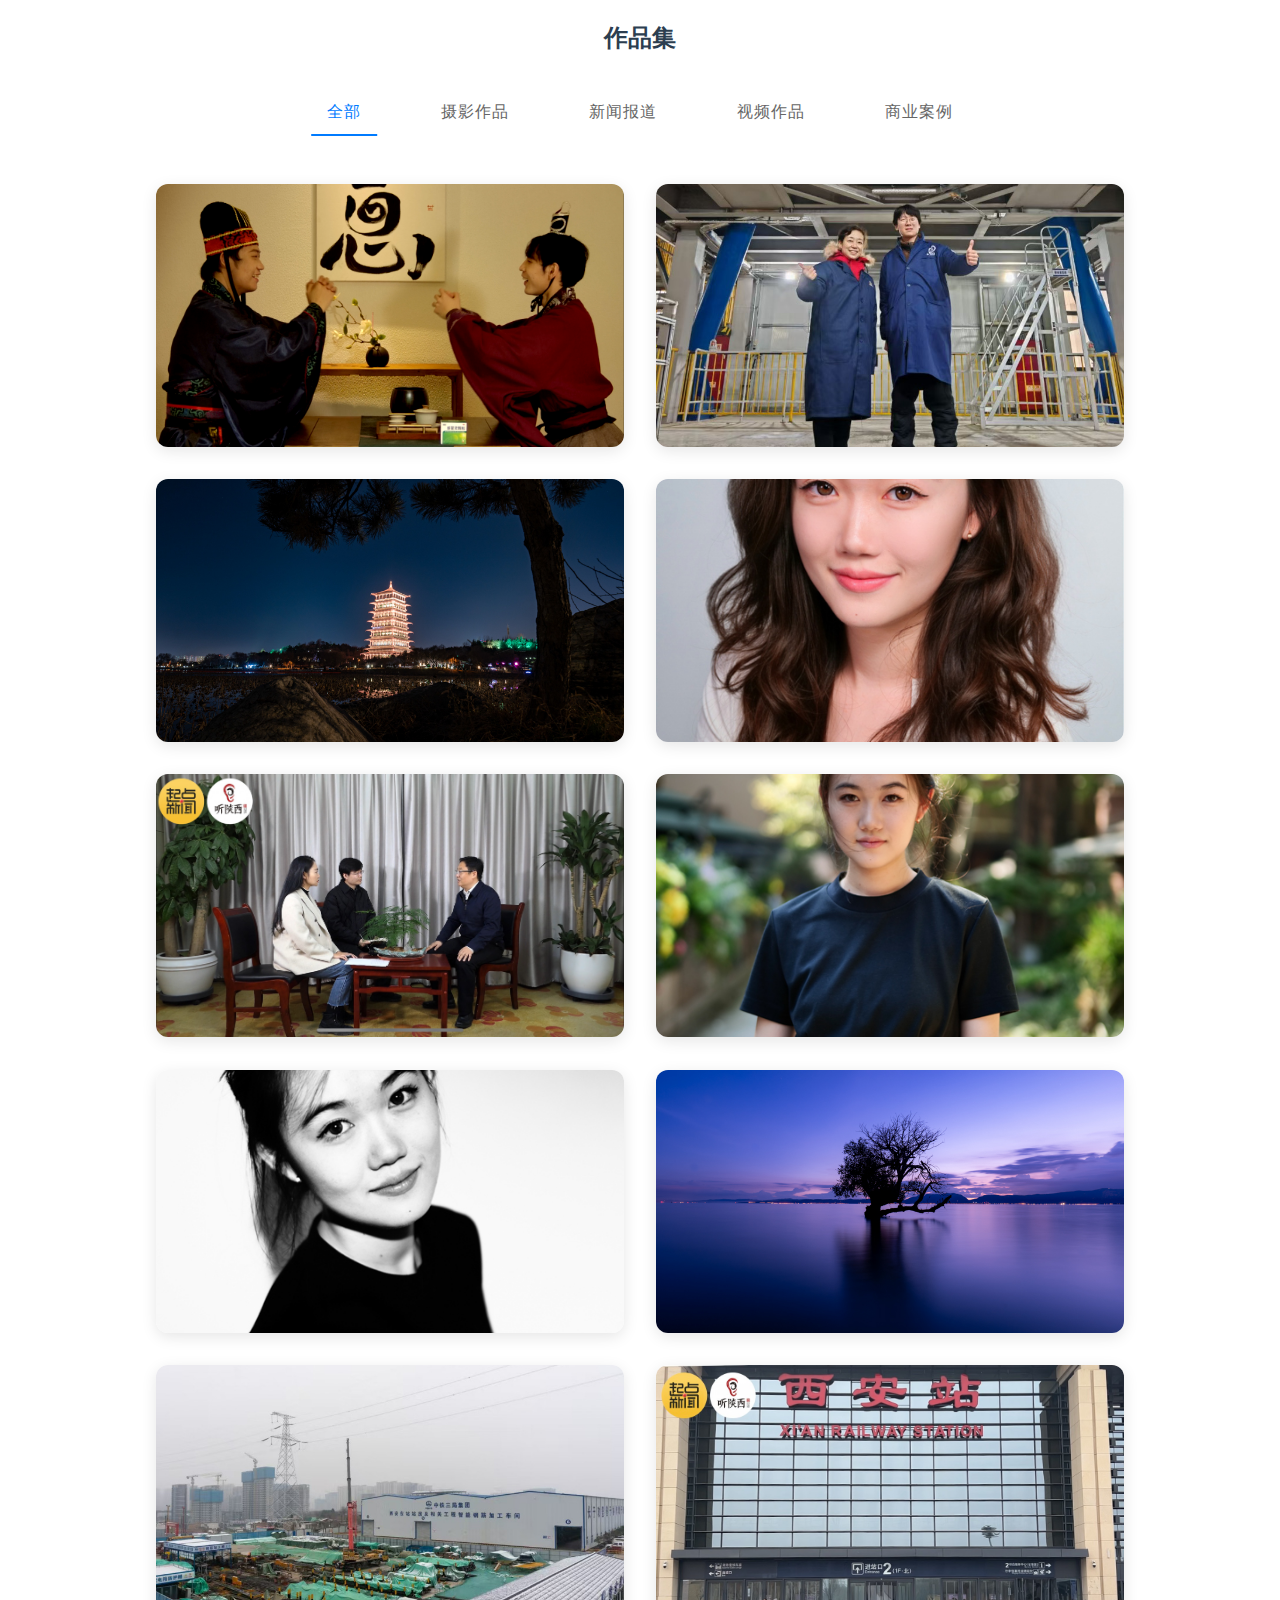
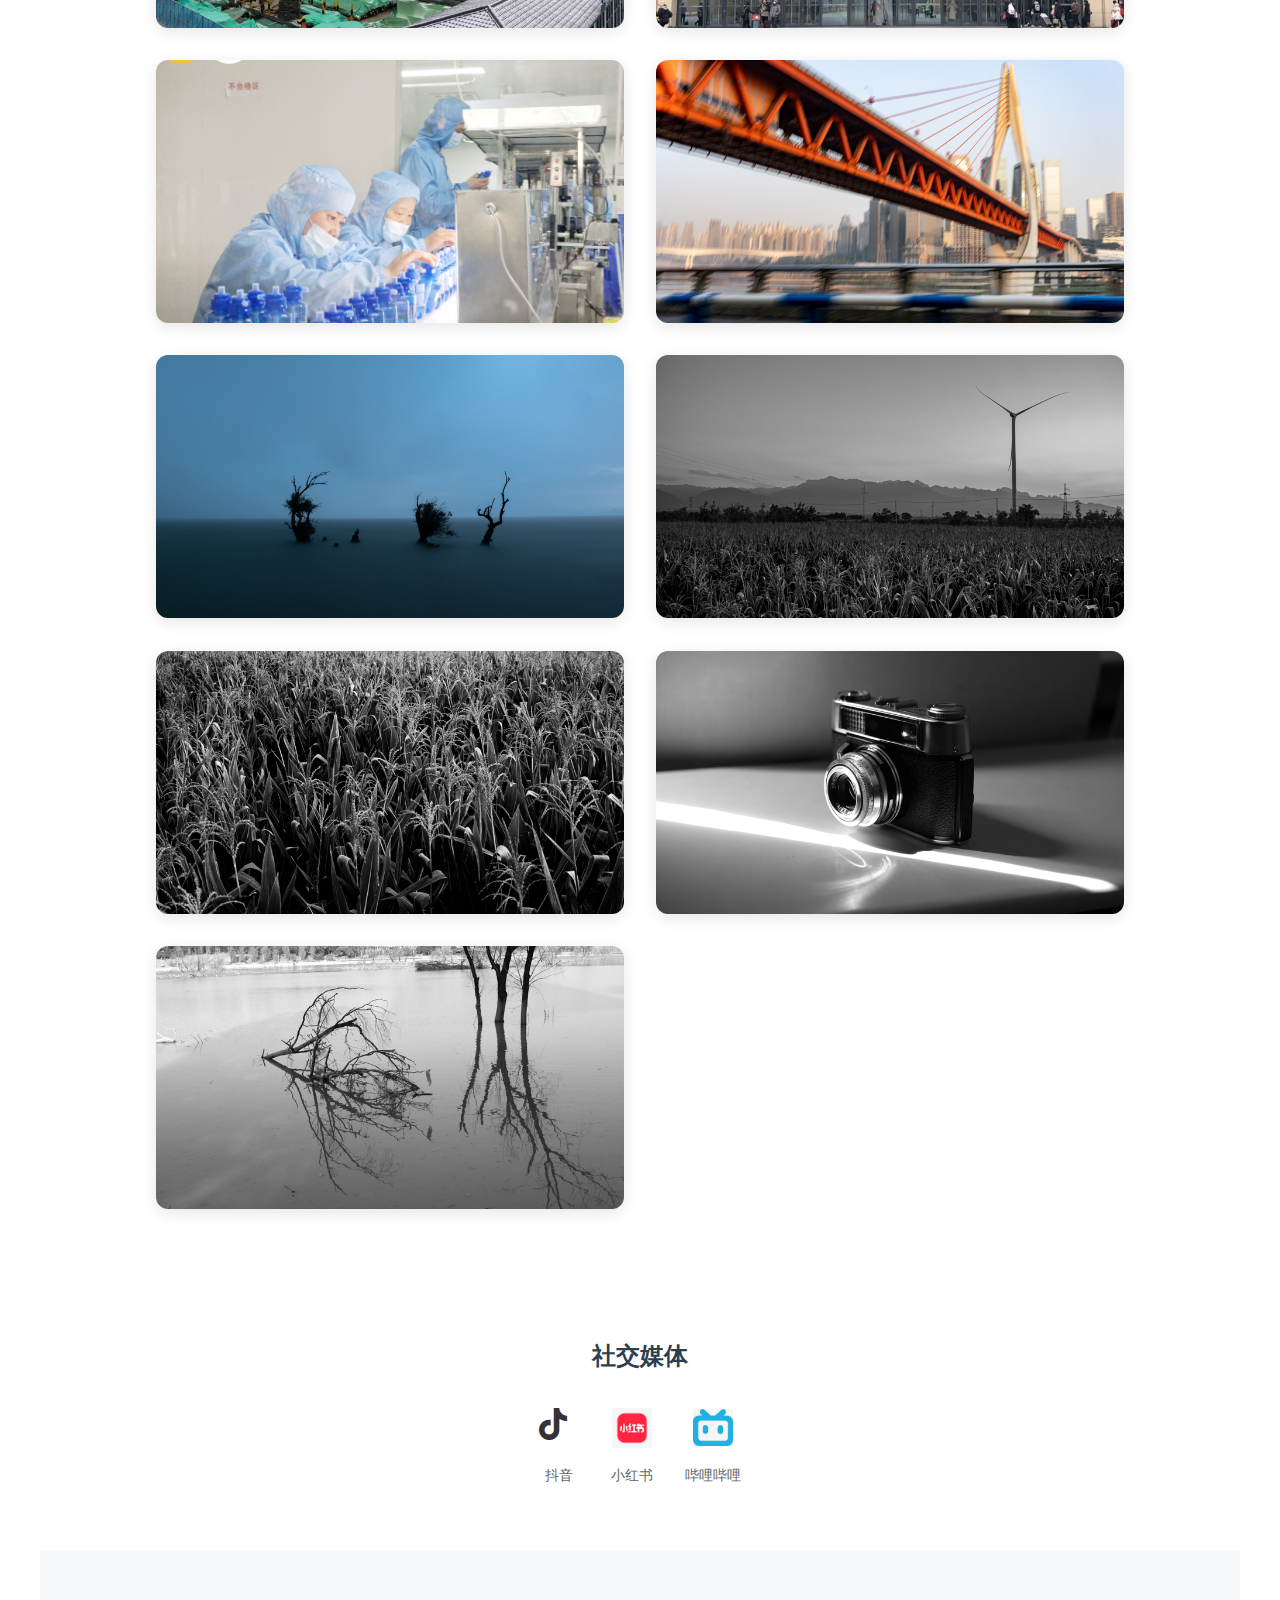
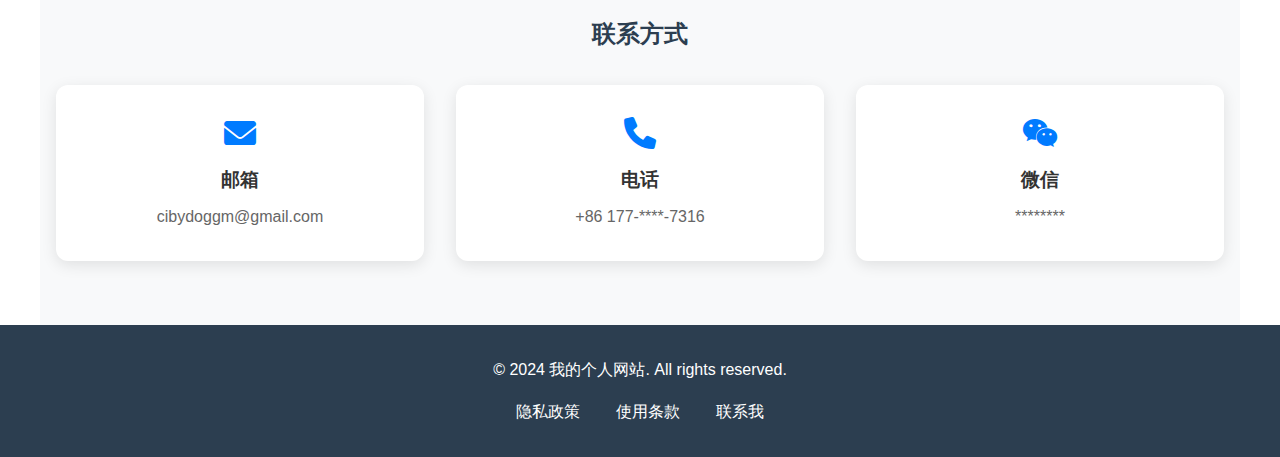
==== commit 4ccf7823: "Add files via upload" ====
--- a/index.html
+++ b/index.html
@@ -9,9 +9,6 @@
     <link rel="stylesheet" href="styles/navbar.css">
     <link rel="stylesheet" href="styles/main.css">
     <link rel="stylesheet" href="styles/carousel.css">
-    <meta http-equiv="Content-Security-Policy" 
-        content="default-src 'self'; img-src 'self' https:; 
-        script-src 'self'; style-src 'self' https:;">
 </head>
 <body>
     <!-- 导航栏 -->
@@ -91,10 +88,7 @@
         <section id="about" class="section about-section">
             <div class="about-container">
                 <div class="about-image">
-                    <img src="./images/个人照片.jpg" 
-                        loading="lazy"
-                        decoding="async"
-                        alt="个人照片">
+                    <img src="./images/个人照片.jpg" alt="个人照片">
                 </div>
                 <div class="about-content">
                     <h3>你好，我是<span class="highlight">史睿康</span></h3>
@@ -134,7 +128,7 @@
                         <p>网络与新媒体 学士学位</p>
                         <p>主修课程：全媒体运营、深度报道、摄影剪辑、灯光，无人机等</p>
                     </div>
-                </div>
+                <!-- 可以添加更多教育经历 -->
             </div>
         </section>
 
@@ -211,11 +205,11 @@
                 <div class="timeline-item">
                     <div class="timeline-date">2023.05</div>
                     <div class="timeline-content">
-                        <h3>媒体中心</h3>
+                        <h3>校园体中心</h3>
                         <p class="timeline-role">摄影部部长</p>
                         <ul class="timeline-details">
                             <li>组织策划多场校园大型活动的拍摄工作</li>
-                            <li>带领团队完成日常拍摄人物</li>
+                            <li>带领团队完成</li>
                             <li>举办摄影技能培训和交流活动</li>
                         </ul>
                     </div>
@@ -266,8 +260,8 @@
                     </div>
                     <div class="skill-description">
                         <ul>
-                            <li>熟悉抖音、小红书、B站等主流社交媒体台运营</li>
-                            <li>具备内容策划、创作和发的完整力</li>
+                            <li>熟悉抖音、小红书、B站等主流社交媒体平台运营</li>
+                            <li>具备内容策划、创作和发的完整能力</li>
                             <li>了解算法推荐机制，善于优化内容传播效果</li>
                             <li>有效管理粉丝互动，提升账号活跃度</li>
                         </ul>
@@ -298,17 +292,12 @@
             <h2>作品集</h2>
             <div class="portfolio-tabs">
                 <button class="portfolio-tab active" data-category="all">全部</button>
-                <button class="portfolio-tab" 
-                    role="tab"
-                    aria-selected="false"
-                    data-category="photo">摄影作品</button>
+                <button class="portfolio-tab" data-category="photo">摄影作品</button>
                 <button class="portfolio-tab" data-category="news">新闻报道</button>
                 <button class="portfolio-tab" data-category="video">视频作品</button>
                 <button class="portfolio-tab" data-category="commercial">商业案例</button>
             </div>
-            <div class="portfolio-grid"
-                role="tabpanel"
-                aria-label="作品展示区域">
+            <div class="portfolio-grid">
                 <!-- 视频作品 -->
                 <div class="portfolio-item" data-category="video">
                     <img src="./images/portfolio/s.png" alt="三九演义">
@@ -348,7 +337,7 @@
                 <div class="portfolio-item" data-category="photo">
                     <img src="./images/photo/c1.jpg" alt="风光摄影">
                     <div class="portfolio-overlay">
-                        <h3>西安世博园长安园</h3>
+                        <h3>西安世博园长安塔</h3>
                         <p>丝绸之路上的自然与人文景观</p>
                         <div class="portfolio-tags">
                             <span>风光</span>
@@ -427,7 +416,7 @@
                 <div class="portfolio-item" data-category="photo">
                     <img src="./images/photo/n2.jpg" alt="风光摄影">
                     <div class="portfolio-overlay">
-                        <h3>明滇池</h3>
+                        <h3>昆明滇池</h3>
                         <p>王官湿地公园</p>
                         <div class="portfolio-tags">
                             <span>风光</span>
@@ -560,7 +549,7 @@
                 <div class="portfolio-item" data-category="photo">
                     <img src="./images/photo/2.jpg" alt="风光摄影">
                     <div class="portfolio-overlay">
-                        <h3>经典机</h3>
+                        <h3>经典机械</h3>
                         <p>福伦达·德味</p>
                         <div class="portfolio-tags">
                             <span>胶片</span>
@@ -587,7 +576,6 @@
                     </div>
                 </div>
 
-            </div>
         </section>
 
         <!-- 社交媒体链接 -->
@@ -599,9 +587,7 @@
                    title="抖音" 
                    target="_blank" 
                    rel="noopener noreferrer">
-                    <svg class="custom-icon" viewBox="0 0 24 24" width="32" height="32">
-                        <path fill="currentColor" d="M12.53.02C13.84 0 15.14.01 16.44 0c.08 1.53.63 3.09 1.75 4.17 1.12 1.11 2.7 1.62 4.24 1.79v4.03c-1.44-.05-2.89-.35-4.2-.97-.57-.26-1.1-.59-1.62-.93-.01 2.92.01 5.84-.02 8.75-.08 1.4-.54 2.79-1.35 3.94-1.31 1.92-3.58 3.17-5.91 3.21-1.43.08-2.86-.31-4.08-1.03-2.02-1.19-3.44-3.37-3.65-5.71-.02-.5-.03-1-.01-1.49.18-1.9 1.12-3.72 2.58-4.96 1.66-1.44 3.98-2.13 6.15-1.72.02 1.48-.04 2.96-.04 4.44-.99-.32-2.15-.23-3.02.37-.63.41-1.11 1.04-1.36 1.75-.21.51-.15 1.07-.14 1.61.24 1.64 1.82 3.02 3.5 2.87 1.12-.01 2.19-.66 2.77-1.61.19-.33.4-.67.41-1.06.1-1.79.06-3.57.07-5.36.01-4.03-.01-8.05.02-12.07z"/>
-                    </svg>
+                    <i class="fab fa-tiktok"></i>
                     <span class="social-name">抖音</span>
                 </a>
                 <a href="https://www.xiaohongshu.com/user/profile/639741f60000000026007907" 
@@ -623,7 +609,7 @@
             </div>
         </section>
 
-        <!-- 联系方部分 -->
+        <!-- 联系方式部分 -->
         <section id="contact" class="section contact-section">
             <h2>联系方式</h2>
             <div class="contact-container">
@@ -651,7 +637,7 @@
     <!-- 页脚 -->
     <footer>
         <div class="footer-content">
-            <p>&copy; 2024 我的个人站. All rights reserved.</p>
+            <p>&copy; 2024 我的个人网站. All rights reserved.</p>
             <div class="footer-links">
                 <a href="#">隐私政策</a>
                 <a href="#">使用条款</a>
